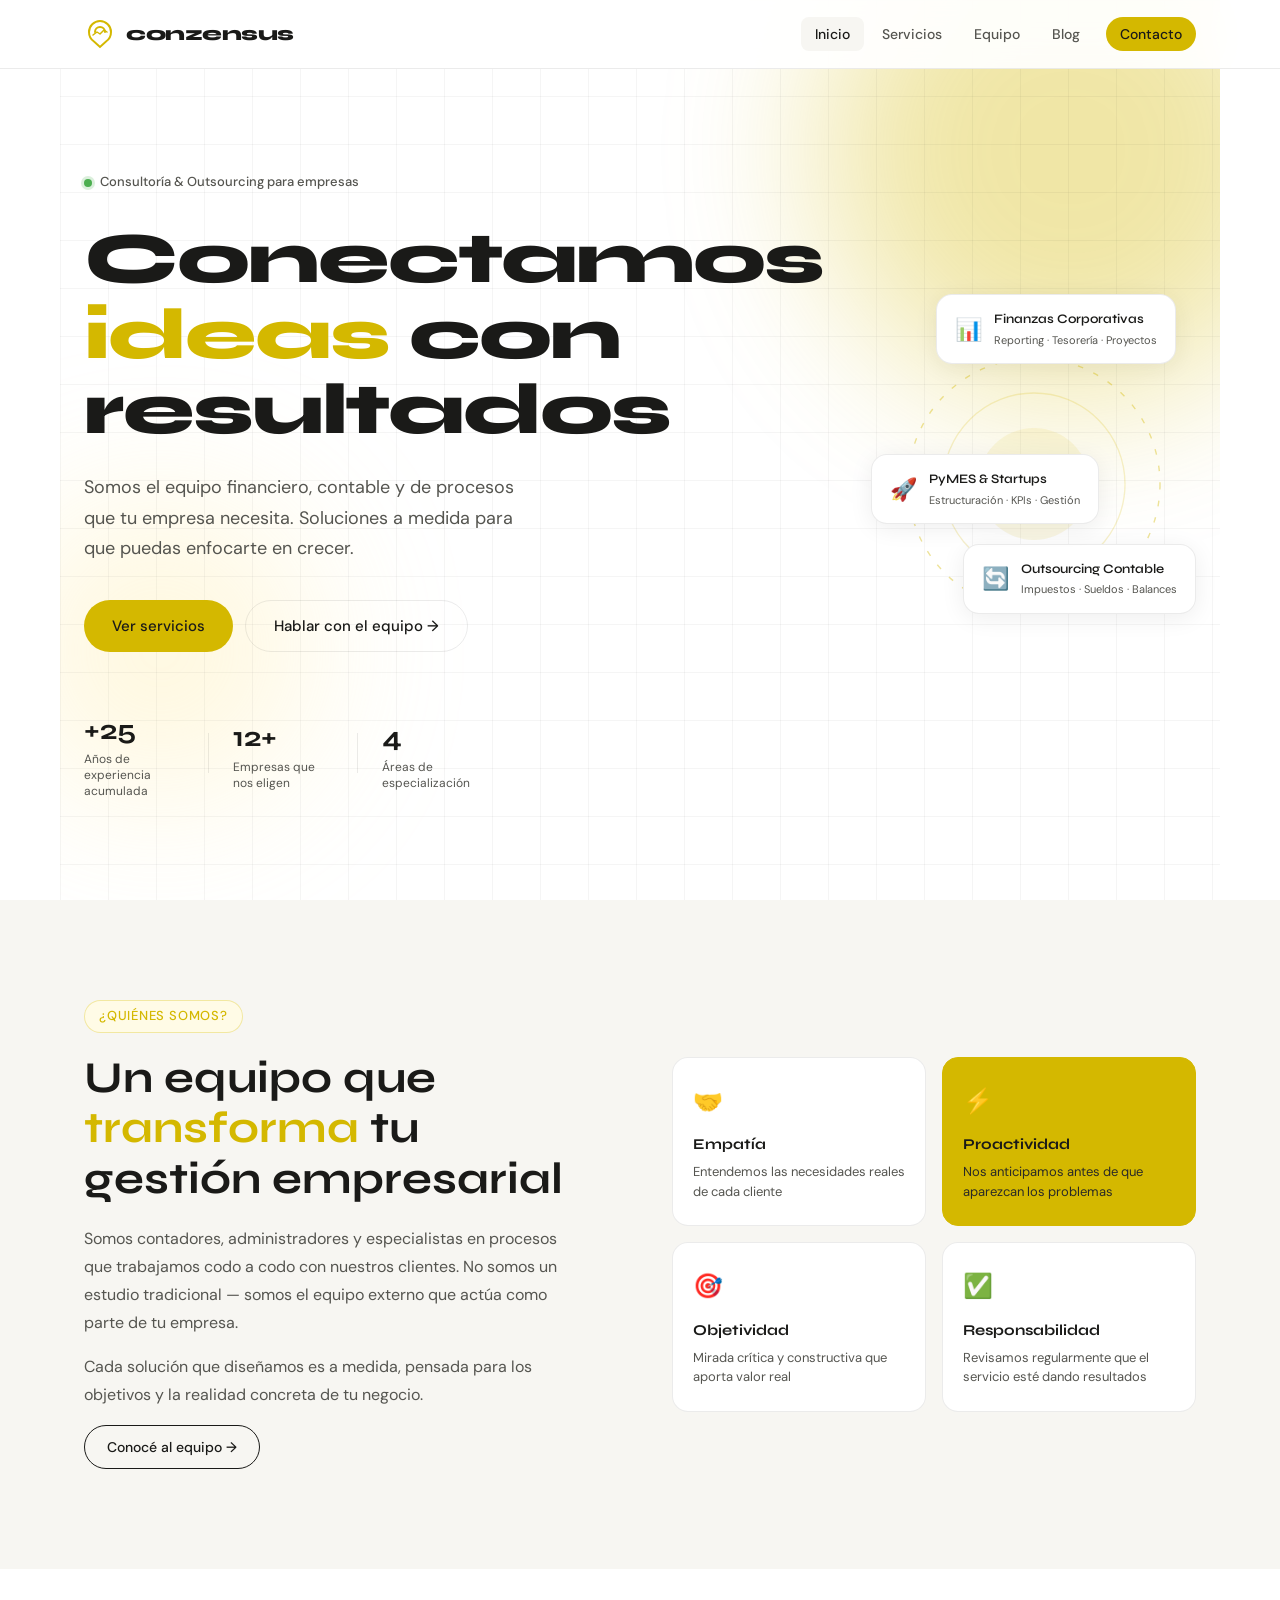
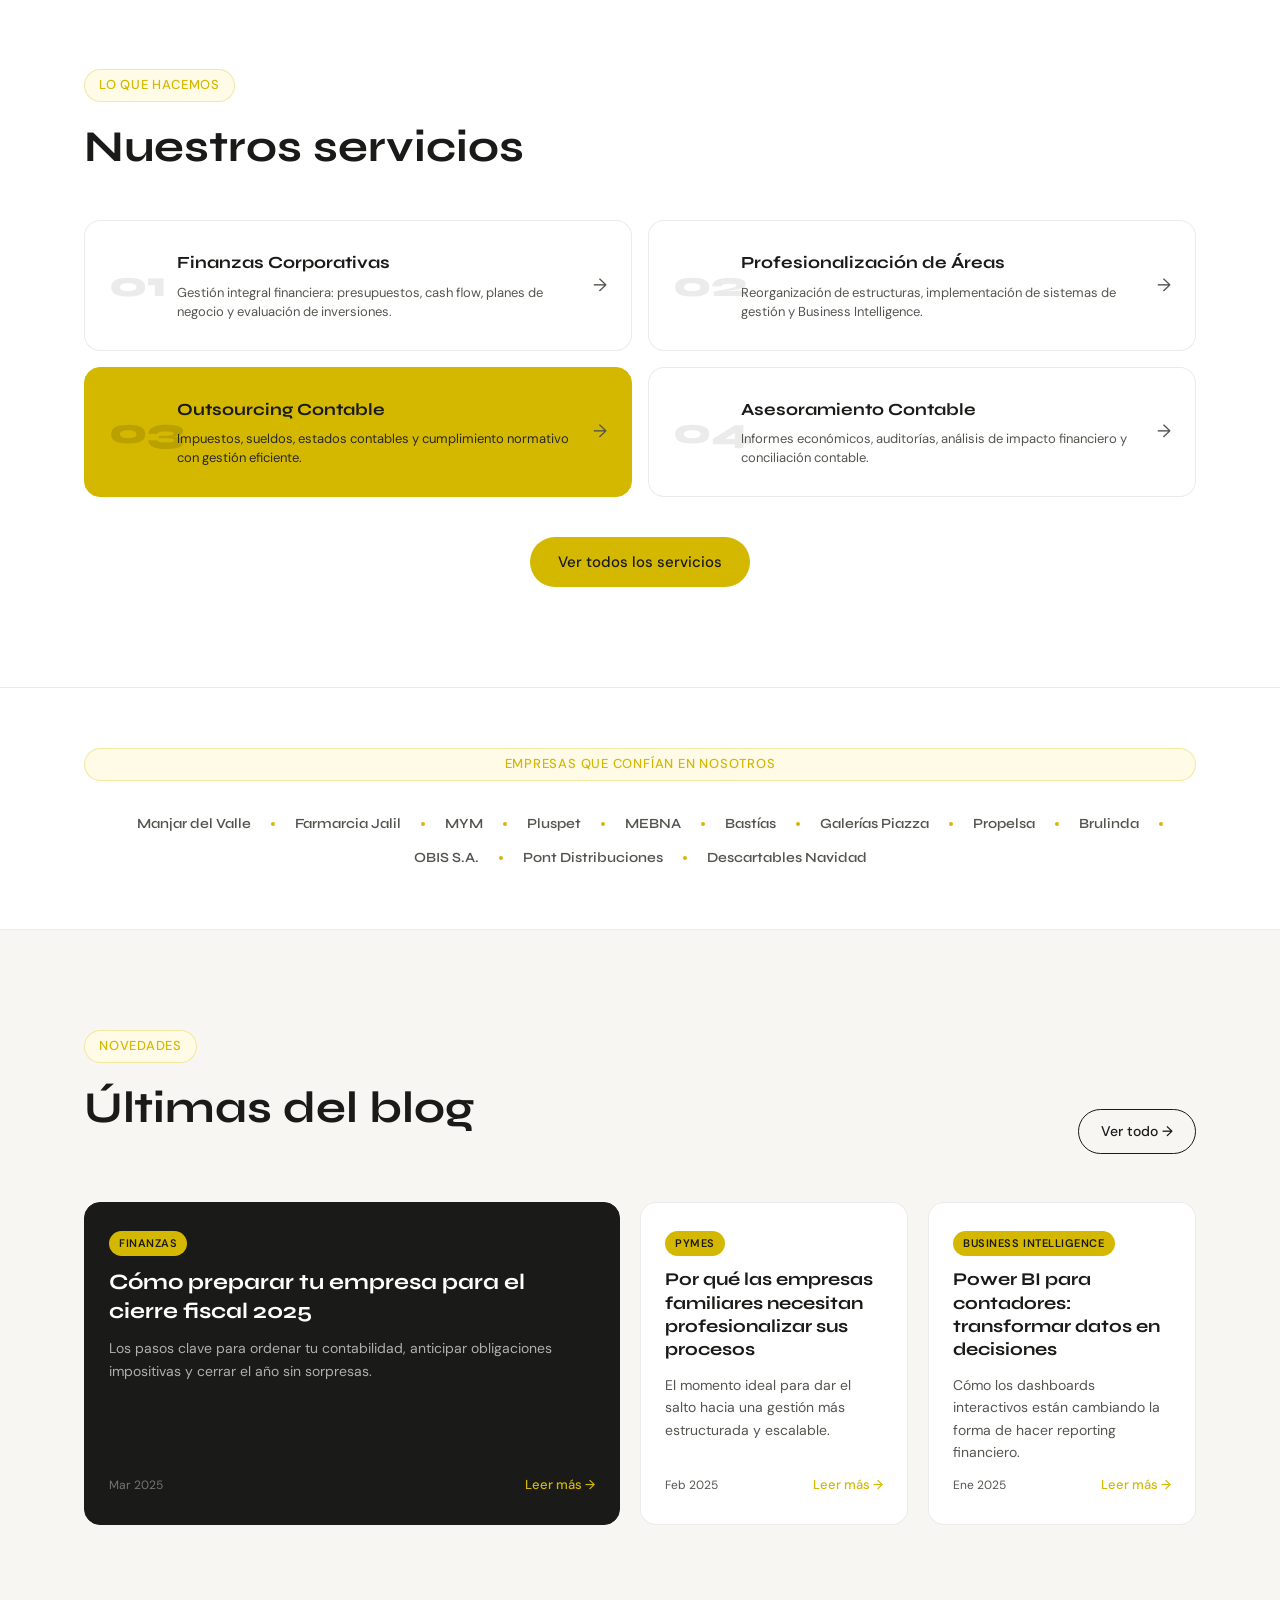
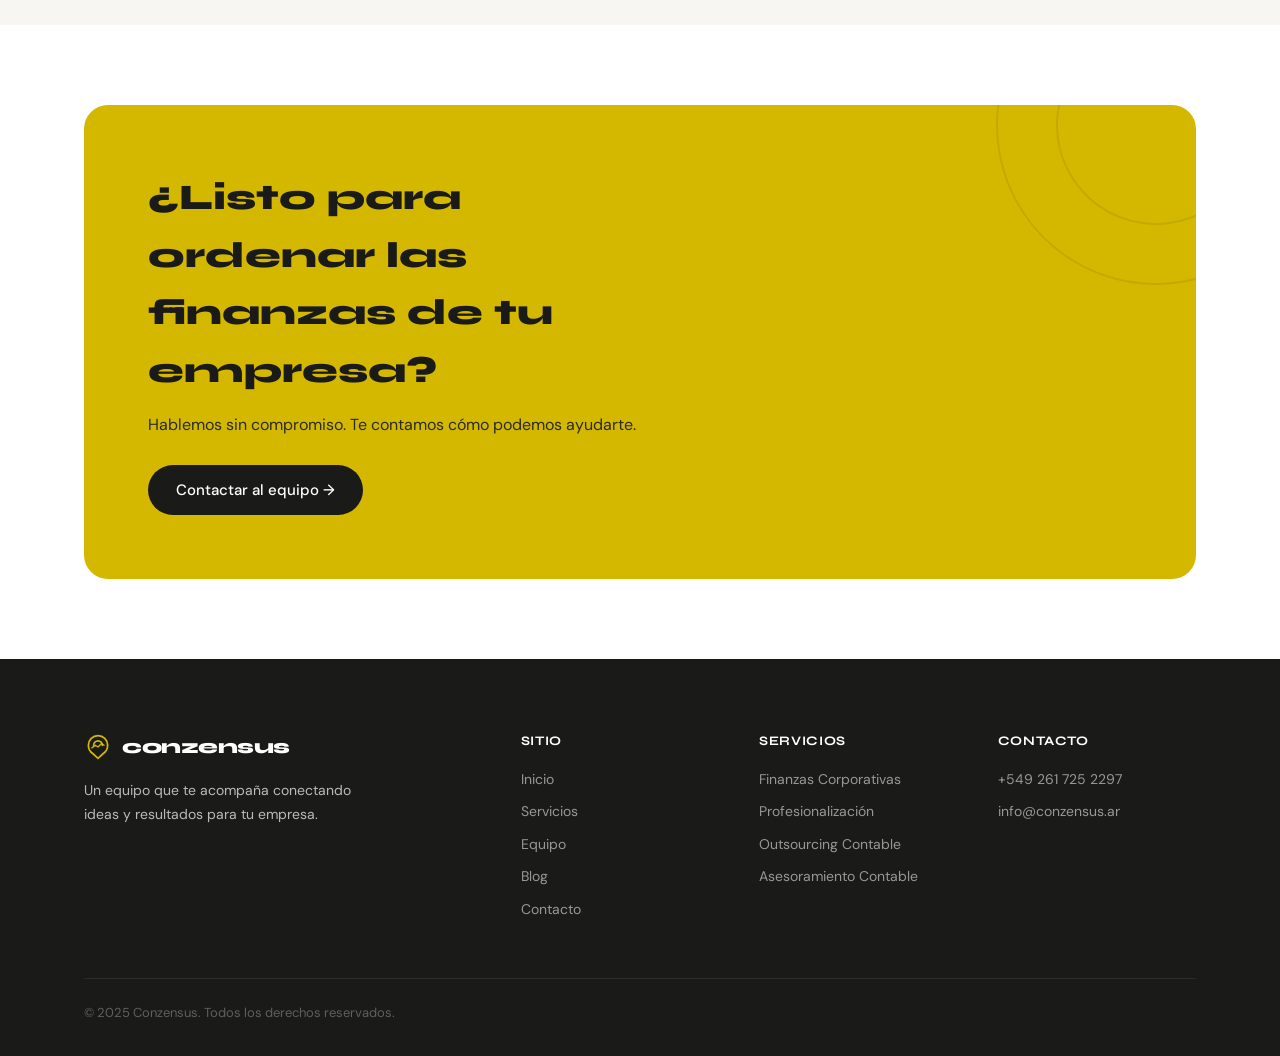
==== index.html @ 938135c7 "Add files via upload" ====
<!DOCTYPE html>
<html lang="es">
<head>
<meta charset="UTF-8">
<meta name="viewport" content="width=device-width, initial-scale=1.0">
<title>Conzensus — Conectando Ideas y Resultados</title>
<link rel="preconnect" href="https://fonts.googleapis.com">
<link rel="preconnect" href="https://fonts.gstatic.com" crossorigin>
<link href="https://fonts.googleapis.com/css2?family=Syne:wght@400;600;700;800&family=DM+Sans:ital,wght@0,300;0,400;0,500;1,300&display=swap" rel="stylesheet">
<link rel="stylesheet" href="styles.css">
</head>
<body>

<!-- NAV -->
<nav class="nav" id="nav">
  <div class="nav-inner">
    <a href="index.html" class="logo">
      <svg width="32" height="32" viewBox="0 0 32 32" fill="none">
        <path d="M16 3C10 3 5 8 5 14c0 4 2 7.5 5 9.5L16 29l6-5.5c3-2 5-5.5 5-9.5 0-6-5-11-11-11z" stroke="#D4B800" stroke-width="2" fill="none"/>
        <path d="M11 14c0-2.8 2.2-5 5-5s5 2.2 5 5" stroke="#D4B800" stroke-width="2" stroke-linecap="round"/>
        <path d="M9 17l4-3 3 2 4-4 3 2" stroke="#D4B800" stroke-width="1.5" stroke-linecap="round" stroke-linejoin="round"/>
      </svg>
      <span>conzensus</span>
    </a>
    <button class="hamburger" id="hamburger" aria-label="Menú">
      <span></span><span></span><span></span>
    </button>
    <ul class="nav-links" id="nav-links">
      <li><a href="index.html" class="nav-link active">Inicio</a></li>
      <li><a href="servicios.html" class="nav-link">Servicios</a></li>
      <li><a href="equipo.html" class="nav-link">Equipo</a></li>
      <li><a href="blog.html" class="nav-link">Blog</a></li>
      <li><a href="contacto.html" class="nav-link nav-cta">Contacto</a></li>
    </ul>
  </div>
</nav>

<!-- HERO -->
<section class="hero">
  <div class="hero-bg">
    <div class="hero-blob blob-1"></div>
    <div class="hero-blob blob-2"></div>
    <div class="hero-grid"></div>
  </div>
  <div class="hero-inner">
    <div class="hero-tag">
      <span class="dot"></span>
      Consultoría & Outsourcing para empresas
    </div>
    <h1 class="hero-title">
      Conectamos<br>
      <em>ideas</em> con<br>
      resultados
    </h1>
    <p class="hero-sub">
      Somos el equipo financiero, contable y de procesos que tu empresa necesita. Soluciones a medida para que puedas enfocarte en crecer.
    </p>
    <div class="hero-actions">
      <a href="servicios.html" class="btn btn-primary">Ver servicios</a>
      <a href="contacto.html" class="btn btn-ghost">Hablar con el equipo →</a>
    </div>
    <div class="hero-stats">
      <div class="stat">
        <span class="stat-num">+25</span>
        <span class="stat-label">Años de experiencia acumulada</span>
      </div>
      <div class="stat-divider"></div>
      <div class="stat">
        <span class="stat-num">12+</span>
        <span class="stat-label">Empresas que nos eligen</span>
      </div>
      <div class="stat-divider"></div>
      <div class="stat">
        <span class="stat-num">4</span>
        <span class="stat-label">Áreas de especialización</span>
      </div>
    </div>
  </div>
  <div class="hero-visual">
    <div class="card-float card-f1">
      <div class="cf-icon">📊</div>
      <div>
        <div class="cf-title">Finanzas Corporativas</div>
        <div class="cf-sub">Reporting · Tesorería · Proyectos</div>
      </div>
    </div>
    <div class="card-float card-f2">
      <div class="cf-icon">🔄</div>
      <div>
        <div class="cf-title">Outsourcing Contable</div>
        <div class="cf-sub">Impuestos · Sueldos · Balances</div>
      </div>
    </div>
    <div class="card-float card-f3">
      <div class="cf-icon">🚀</div>
      <div>
        <div class="cf-title">PyMES & Startups</div>
        <div class="cf-sub">Estructuración · KPIs · Gestión</div>
      </div>
    </div>
    <div class="hero-circle">
      <svg viewBox="0 0 200 200" fill="none">
        <circle cx="100" cy="100" r="90" stroke="#D4B800" stroke-width="1" stroke-dasharray="4 8" opacity="0.4"/>
        <circle cx="100" cy="100" r="65" stroke="#D4B800" stroke-width="1" opacity="0.2"/>
        <circle cx="100" cy="100" r="40" fill="#D4B800" opacity="0.1"/>
        <circle cx="100" cy="100" r="20" fill="#D4B800" opacity="0.3"/>
      </svg>
    </div>
  </div>
</section>

<!-- QUIÉNES SOMOS -->
<section class="about" id="nosotros">
  <div class="container">
    <div class="about-grid">
      <div class="about-left">
        <div class="section-tag">¿Quiénes somos?</div>
        <h2 class="section-title">Un equipo que <em>transforma</em> tu gestión empresarial</h2>
        <p class="body-text">Somos contadores, administradores y especialistas en procesos que trabajamos codo a codo con nuestros clientes. No somos un estudio tradicional — somos el equipo externo que actúa como parte de tu empresa.</p>
        <p class="body-text">Cada solución que diseñamos es a medida, pensada para los objetivos y la realidad concreta de tu negocio.</p>
        <a href="equipo.html" class="btn btn-outline">Conocé al equipo →</a>
      </div>
      <div class="about-right">
        <div class="values-grid">
          <div class="value-card">
            <span class="value-icon">🤝</span>
            <h4>Empatía</h4>
            <p>Entendemos las necesidades reales de cada cliente</p>
          </div>
          <div class="value-card accent">
            <span class="value-icon">⚡</span>
            <h4>Proactividad</h4>
            <p>Nos anticipamos antes de que aparezcan los problemas</p>
          </div>
          <div class="value-card">
            <span class="value-icon">🎯</span>
            <h4>Objetividad</h4>
            <p>Mirada crítica y constructiva que aporta valor real</p>
          </div>
          <div class="value-card">
            <span class="value-icon">✅</span>
            <h4>Responsabilidad</h4>
            <p>Revisamos regularmente que el servicio esté dando resultados</p>
          </div>
        </div>
      </div>
    </div>
  </div>
</section>

<!-- SERVICIOS PREVIEW -->
<section class="services-preview">
  <div class="container">
    <div class="section-header">
      <div class="section-tag">Lo que hacemos</div>
      <h2 class="section-title">Nuestros servicios</h2>
    </div>
    <div class="services-grid">
      <a href="servicios.html#finanzas" class="service-card">
        <div class="sc-number">01</div>
        <div class="sc-content">
          <h3>Finanzas Corporativas</h3>
          <p>Gestión integral financiera: presupuestos, cash flow, planes de negocio y evaluación de inversiones.</p>
        </div>
        <div class="sc-arrow">→</div>
      </a>
      <a href="servicios.html#procesos" class="service-card">
        <div class="sc-number">02</div>
        <div class="sc-content">
          <h3>Profesionalización de Áreas</h3>
          <p>Reorganización de estructuras, implementación de sistemas de gestión y Business Intelligence.</p>
        </div>
        <div class="sc-arrow">→</div>
      </a>
      <a href="servicios.html#outsourcing" class="service-card sc-yellow">
        <div class="sc-number">03</div>
        <div class="sc-content">
          <h3>Outsourcing Contable</h3>
          <p>Impuestos, sueldos, estados contables y cumplimiento normativo con gestión eficiente.</p>
        </div>
        <div class="sc-arrow">→</div>
      </a>
      <a href="servicios.html#asesoramiento" class="service-card">
        <div class="sc-number">04</div>
        <div class="sc-content">
          <h3>Asesoramiento Contable</h3>
          <p>Informes económicos, auditorías, análisis de impacto financiero y conciliación contable.</p>
        </div>
        <div class="sc-arrow">→</div>
      </a>
    </div>
    <div class="services-cta">
      <a href="servicios.html" class="btn btn-primary">Ver todos los servicios</a>
    </div>
  </div>
</section>

<!-- CLIENTES -->
<section class="clients">
  <div class="container">
    <div class="section-tag center">Empresas que confían en nosotros</div>
    <div class="clients-strip">
      <div class="client-name">Manjar del Valle</div>
      <div class="client-dot"></div>
      <div class="client-name">Farmarcia Jalil</div>
      <div class="client-dot"></div>
      <div class="client-name">MYM</div>
      <div class="client-dot"></div>
      <div class="client-name">Pluspet</div>
      <div class="client-dot"></div>
      <div class="client-name">MEBNA</div>
      <div class="client-dot"></div>
      <div class="client-name">Bastías</div>
      <div class="client-dot"></div>
      <div class="client-name">Galerías Piazza</div>
      <div class="client-dot"></div>
      <div class="client-name">Propelsa</div>
      <div class="client-dot"></div>
      <div class="client-name">Brulinda</div>
      <div class="client-dot"></div>
      <div class="client-name">OBIS S.A.</div>
      <div class="client-dot"></div>
      <div class="client-name">Pont Distribuciones</div>
      <div class="client-dot"></div>
      <div class="client-name">Descartables Navidad</div>
    </div>
  </div>
</section>

<!-- BLOG PREVIEW -->
<section class="blog-preview">
  <div class="container">
    <div class="section-header spread">
      <div>
        <div class="section-tag">Novedades</div>
        <h2 class="section-title">Últimas del blog</h2>
      </div>
      <a href="blog.html" class="btn btn-outline">Ver todo →</a>
    </div>
    <div class="blog-grid">
      <article class="blog-card blog-featured">
        <div class="bc-tag">Finanzas</div>
        <h3>Cómo preparar tu empresa para el cierre fiscal 2025</h3>
        <p>Los pasos clave para ordenar tu contabilidad, anticipar obligaciones impositivas y cerrar el año sin sorpresas.</p>
        <div class="bc-meta">
          <span>Mar 2025</span>
          <a href="blog.html" class="bc-read">Leer más →</a>
        </div>
      </article>
      <article class="blog-card">
        <div class="bc-tag">PyMES</div>
        <h3>Por qué las empresas familiares necesitan profesionalizar sus procesos</h3>
        <p>El momento ideal para dar el salto hacia una gestión más estructurada y escalable.</p>
        <div class="bc-meta">
          <span>Feb 2025</span>
          <a href="blog.html" class="bc-read">Leer más →</a>
        </div>
      </article>
      <article class="blog-card">
        <div class="bc-tag">Business Intelligence</div>
        <h3>Power BI para contadores: transformar datos en decisiones</h3>
        <p>Cómo los dashboards interactivos están cambiando la forma de hacer reporting financiero.</p>
        <div class="bc-meta">
          <span>Ene 2025</span>
          <a href="blog.html" class="bc-read">Leer más →</a>
        </div>
      </article>
    </div>
  </div>
</section>

<!-- CTA FINAL -->
<section class="cta-section">
  <div class="container">
    <div class="cta-box">
      <div class="cta-content">
        <h2>¿Listo para ordenar las finanzas de tu empresa?</h2>
        <p>Hablemos sin compromiso. Te contamos cómo podemos ayudarte.</p>
        <a href="contacto.html" class="btn btn-dark">Contactar al equipo →</a>
      </div>
      <div class="cta-deco">
        <div class="cta-circle c1"></div>
        <div class="cta-circle c2"></div>
      </div>
    </div>
  </div>
</section>

<!-- FOOTER -->
<footer class="footer">
  <div class="container">
    <div class="footer-grid">
      <div class="footer-brand">
        <a href="index.html" class="logo">
          <svg width="28" height="28" viewBox="0 0 32 32" fill="none">
            <path d="M16 3C10 3 5 8 5 14c0 4 2 7.5 5 9.5L16 29l6-5.5c3-2 5-5.5 5-9.5 0-6-5-11-11-11z" stroke="#D4B800" stroke-width="2" fill="none"/>
            <path d="M11 14c0-2.8 2.2-5 5-5s5 2.2 5 5" stroke="#D4B800" stroke-width="2" stroke-linecap="round"/>
            <path d="M9 17l4-3 3 2 4-4 3 2" stroke="#D4B800" stroke-width="1.5" stroke-linecap="round" stroke-linejoin="round"/>
          </svg>
          <span>conzensus</span>
        </a>
        <p>Un equipo que te acompaña conectando ideas y resultados para tu empresa.</p>
      </div>
      <div class="footer-links">
        <h5>Sitio</h5>
        <a href="index.html">Inicio</a>
        <a href="servicios.html">Servicios</a>
        <a href="equipo.html">Equipo</a>
        <a href="blog.html">Blog</a>
        <a href="contacto.html">Contacto</a>
      </div>
      <div class="footer-links">
        <h5>Servicios</h5>
        <a href="servicios.html#finanzas">Finanzas Corporativas</a>
        <a href="servicios.html#procesos">Profesionalización</a>
        <a href="servicios.html#outsourcing">Outsourcing Contable</a>
        <a href="servicios.html#asesoramiento">Asesoramiento Contable</a>
      </div>
      <div class="footer-contact">
        <h5>Contacto</h5>
        <a href="tel:+5492617252297">+549 261 725 2297</a>
        <a href="mailto:info@conzensus.ar">info@conzensus.ar</a>
      </div>
    </div>
    <div class="footer-bottom">
      <span>© 2025 Conzensus. Todos los derechos reservados.</span>
    </div>
  </div>
</footer>

<script src="scripts.js"></script>
</body>
</html>
---- styles.css ----
/* ============================================
   CONZENSUS — MAIN STYLES
   ============================================ */

*, *::before, *::after { box-sizing: border-box; margin: 0; padding: 0; }

:root {
  --yellow: #D4B800;
  --yellow-light: #F5E860;
  --yellow-bg: #FFFBE6;
  --dark: #1a1a18;
  --dark-2: #2a2a26;
  --mid: #555550;
  --light: #f7f6f2;
  --white: #ffffff;
  --border: rgba(0,0,0,0.08);
  --font-display: 'Syne', sans-serif;
  --font-body: 'DM Sans', sans-serif;
  --radius: 16px;
  --radius-sm: 8px;
  --shadow: 0 4px 24px rgba(0,0,0,0.07);
  --shadow-lg: 0 16px 48px rgba(0,0,0,0.12);
}

html { scroll-behavior: smooth; }

body {
  font-family: var(--font-body);
  font-size: 16px;
  color: var(--dark);
  background: var(--white);
  line-height: 1.6;
  overflow-x: hidden;
}

a { color: inherit; text-decoration: none; }
img { max-width: 100%; display: block; }

.container {
  max-width: 1160px;
  margin: 0 auto;
  padding: 0 24px;
}

/* ---- TYPOGRAPHY ---- */
.section-tag {
  display: inline-flex;
  align-items: center;
  gap: 8px;
  font-family: var(--font-body);
  font-size: 13px;
  font-weight: 500;
  letter-spacing: 0.06em;
  text-transform: uppercase;
  color: var(--yellow);
  background: var(--yellow-bg);
  border: 1px solid rgba(212,184,0,0.3);
  padding: 5px 14px;
  border-radius: 100px;
  margin-bottom: 20px;
}
.section-tag.center { display: flex; justify-content: center; margin-bottom: 32px; }

.section-title {
  font-family: var(--font-display);
  font-size: clamp(28px, 4vw, 44px);
  font-weight: 700;
  line-height: 1.15;
  color: var(--dark);
  margin-bottom: 20px;
}
.section-title em { font-style: normal; color: var(--yellow); }

.section-header { margin-bottom: 48px; }
.section-header.spread { display: flex; justify-content: space-between; align-items: flex-end; flex-wrap: wrap; gap: 16px; }

.body-text { color: var(--mid); line-height: 1.75; margin-bottom: 16px; font-size: 16px; }

/* ---- BUTTONS ---- */
.btn {
  display: inline-flex;
  align-items: center;
  gap: 8px;
  font-family: var(--font-body);
  font-size: 15px;
  font-weight: 500;
  padding: 13px 28px;
  border-radius: 100px;
  cursor: pointer;
  transition: all 0.2s ease;
  border: none;
  white-space: nowrap;
}
.btn-primary {
  background: var(--yellow);
  color: var(--dark);
}
.btn-primary:hover { background: var(--yellow-light); transform: translateY(-1px); }

.btn-ghost {
  background: transparent;
  color: var(--dark);
  border: 1.5px solid var(--border);
}
.btn-ghost:hover { border-color: var(--dark); background: var(--light); }

.btn-outline {
  background: transparent;
  color: var(--dark);
  border: 1.5px solid var(--dark);
  font-size: 14px;
  padding: 10px 22px;
}
.btn-outline:hover { background: var(--dark); color: var(--white); }

.btn-dark {
  background: var(--dark);
  color: var(--white);
}
.btn-dark:hover { background: var(--dark-2); transform: translateY(-1px); }

/* ---- NAV ---- */
.nav {
  position: fixed; top: 0; left: 0; right: 0; z-index: 100;
  background: rgba(255,255,255,0.92);
  backdrop-filter: blur(20px);
  border-bottom: 1px solid var(--border);
  transition: box-shadow 0.3s;
}
.nav.scrolled { box-shadow: var(--shadow); }

.nav-inner {
  max-width: 1160px;
  margin: 0 auto;
  padding: 0 24px;
  height: 68px;
  display: flex;
  align-items: center;
  justify-content: space-between;
}

.logo {
  display: flex;
  align-items: center;
  gap: 10px;
  font-family: var(--font-display);
  font-size: 20px;
  font-weight: 800;
  color: var(--dark);
  letter-spacing: -0.5px;
}

.nav-links {
  list-style: none;
  display: flex;
  align-items: center;
  gap: 4px;
}
.nav-link {
  font-size: 14px;
  font-weight: 500;
  color: var(--mid);
  padding: 8px 14px;
  border-radius: 8px;
  transition: all 0.15s;
}
.nav-link:hover, .nav-link.active { color: var(--dark); background: var(--light); }
.nav-cta {
  background: var(--yellow) !important;
  color: var(--dark) !important;
  margin-left: 8px;
  border-radius: 100px !important;
}
.nav-cta:hover { background: var(--yellow-light) !important; }

.hamburger {
  display: none;
  flex-direction: column;
  gap: 5px;
  background: none;
  border: none;
  cursor: pointer;
  padding: 8px;
}
.hamburger span {
  display: block;
  width: 22px;
  height: 2px;
  background: var(--dark);
  border-radius: 2px;
  transition: all 0.3s;
}

/* ---- HERO ---- */
.hero {
  min-height: 100vh;
  padding-top: 68px;
  display: grid;
  grid-template-columns: 1fr 1fr;
  align-items: center;
  max-width: 1160px;
  margin: 0 auto;
  padding-left: 24px;
  padding-right: 24px;
  gap: 48px;
  position: relative;
  overflow: hidden;
}
.hero-bg {
  position: fixed; inset: 0; z-index: -1; pointer-events: none;
}
.hero-blob {
  position: absolute;
  border-radius: 50%;
  filter: blur(80px);
  opacity: 0.35;
}
.blob-1 {
  width: 500px; height: 500px;
  background: var(--yellow);
  top: -100px; right: -100px;
}
.blob-2 {
  width: 300px; height: 300px;
  background: #ffeaa0;
  bottom: 100px; left: -50px;
}
.hero-grid {
  position: absolute; inset: 0;
  background-image: 
    linear-gradient(rgba(0,0,0,0.04) 1px, transparent 1px),
    linear-gradient(90deg, rgba(0,0,0,0.04) 1px, transparent 1px);
  background-size: 48px 48px;
}

.hero-inner { padding: 80px 0; }
.hero-tag {
  display: inline-flex;
  align-items: center;
  gap: 8px;
  font-size: 13px;
  font-weight: 500;
  color: var(--mid);
  margin-bottom: 28px;
}
.dot {
  width: 8px; height: 8px;
  background: #4caf50;
  border-radius: 50%;
  box-shadow: 0 0 0 3px rgba(76,175,80,0.2);
  animation: pulse 2s infinite;
}
@keyframes pulse {
  0%, 100% { box-shadow: 0 0 0 3px rgba(76,175,80,0.2); }
  50% { box-shadow: 0 0 0 6px rgba(76,175,80,0.1); }
}

.hero-title {
  font-family: var(--font-display);
  font-size: clamp(44px, 6vw, 72px);
  font-weight: 800;
  line-height: 1.05;
  letter-spacing: -2px;
  color: var(--dark);
  margin-bottom: 24px;
}
.hero-title em { font-style: normal; color: var(--yellow); }

.hero-sub {
  font-size: 18px;
  color: var(--mid);
  max-width: 460px;
  line-height: 1.7;
  margin-bottom: 36px;
}

.hero-actions {
  display: flex;
  gap: 12px;
  flex-wrap: wrap;
  margin-bottom: 56px;
}

.hero-stats {
  display: flex;
  align-items: center;
  gap: 24px;
}
.stat-num {
  display: block;
  font-family: var(--font-display);
  font-size: 28px;
  font-weight: 700;
  color: var(--dark);
}
.stat-label {
  display: block;
  font-size: 12px;
  color: var(--mid);
  max-width: 100px;
  line-height: 1.3;
}
.stat-divider {
  width: 1px;
  height: 40px;
  background: var(--border);
}

/* Hero visual */
.hero-visual {
  position: relative;
  height: 500px;
  display: flex;
  align-items: center;
  justify-content: center;
}
.hero-circle {
  width: 280px;
  height: 280px;
  animation: spin 30s linear infinite;
}
@keyframes spin { to { transform: rotate(360deg); } }

.card-float {
  position: absolute;
  background: var(--white);
  border: 1px solid var(--border);
  border-radius: var(--radius);
  padding: 14px 18px;
  display: flex;
  align-items: center;
  gap: 12px;
  box-shadow: var(--shadow);
  min-width: 220px;
  animation: float 4s ease-in-out infinite;
}
.card-f1 { top: 60px; right: 20px; animation-delay: 0s; }
.card-f2 { bottom: 120px; right: 0px; animation-delay: 1.5s; }
.card-f3 { top: 220px; left: 0px; animation-delay: 0.8s; }
@keyframes float {
  0%, 100% { transform: translateY(0); }
  50% { transform: translateY(-8px); }
}

.cf-icon { font-size: 22px; }
.cf-title { font-family: var(--font-display); font-size: 13px; font-weight: 600; }
.cf-sub { font-size: 11px; color: var(--mid); margin-top: 2px; }

/* ---- ABOUT ---- */
.about {
  padding: 100px 0;
  background: var(--light);
}
.about-grid {
  display: grid;
  grid-template-columns: 1fr 1fr;
  gap: 64px;
  align-items: center;
}
.about-left { max-width: 480px; }
.values-grid {
  display: grid;
  grid-template-columns: 1fr 1fr;
  gap: 16px;
}
.value-card {
  background: var(--white);
  border: 1px solid var(--border);
  border-radius: var(--radius);
  padding: 24px 20px;
  transition: transform 0.2s, box-shadow 0.2s;
}
.value-card:hover { transform: translateY(-4px); box-shadow: var(--shadow); }
.value-card.accent {
  background: var(--yellow);
  border-color: var(--yellow);
}
.value-icon { font-size: 24px; display: block; margin-bottom: 12px; }
.value-card h4 { font-family: var(--font-display); font-size: 15px; font-weight: 700; margin-bottom: 6px; }
.value-card p { font-size: 13px; color: var(--mid); line-height: 1.5; }
.value-card.accent p { color: var(--dark-2); }

/* ---- SERVICES PREVIEW ---- */
.services-preview {
  padding: 100px 0;
}
.services-grid {
  display: grid;
  grid-template-columns: repeat(2, 1fr);
  gap: 16px;
  margin-bottom: 40px;
}
.service-card {
  display: flex;
  align-items: center;
  gap: 20px;
  background: var(--white);
  border: 1px solid var(--border);
  border-radius: var(--radius);
  padding: 28px 24px;
  transition: all 0.2s;
  cursor: pointer;
}
.service-card:hover {
  border-color: var(--yellow);
  box-shadow: 0 0 0 3px rgba(212,184,0,0.1);
  transform: translateY(-2px);
}
.service-card.sc-yellow {
  background: var(--yellow);
  border-color: var(--yellow);
}
.sc-number {
  font-family: var(--font-display);
  font-size: 36px;
  font-weight: 800;
  color: rgba(0,0,0,0.08);
  line-height: 1;
  flex-shrink: 0;
  width: 48px;
}
.sc-yellow .sc-number { color: rgba(0,0,0,0.12); }
.sc-content { flex: 1; }
.sc-content h3 { font-family: var(--font-display); font-size: 17px; font-weight: 700; margin-bottom: 6px; }
.sc-content p { font-size: 13px; color: var(--mid); line-height: 1.5; }
.sc-yellow .sc-content p { color: var(--dark-2); }
.sc-arrow {
  font-size: 18px;
  color: var(--mid);
  flex-shrink: 0;
  transition: transform 0.2s;
}
.service-card:hover .sc-arrow { transform: translateX(4px); color: var(--dark); }

.services-cta { text-align: center; }

/* ---- CLIENTS ---- */
.clients {
  padding: 60px 0;
  border-top: 1px solid var(--border);
  border-bottom: 1px solid var(--border);
}
.clients-strip {
  display: flex;
  flex-wrap: wrap;
  justify-content: center;
  align-items: center;
  gap: 12px 0;
}
.client-name {
  font-family: var(--font-display);
  font-size: 14px;
  font-weight: 600;
  color: var(--mid);
  padding: 0 20px;
  transition: color 0.2s;
}
.client-name:hover { color: var(--dark); }
.client-dot {
  width: 4px; height: 4px;
  background: var(--yellow);
  border-radius: 50%;
  flex-shrink: 0;
}

/* ---- BLOG PREVIEW ---- */
.blog-preview {
  padding: 100px 0;
  background: var(--light);
}
.blog-grid {
  display: grid;
  grid-template-columns: 2fr 1fr 1fr;
  gap: 20px;
}
.blog-card {
  background: var(--white);
  border: 1px solid var(--border);
  border-radius: var(--radius);
  padding: 28px 24px;
  display: flex;
  flex-direction: column;
  gap: 12px;
  transition: transform 0.2s, box-shadow 0.2s;
}
.blog-card:hover { transform: translateY(-4px); box-shadow: var(--shadow); }
.blog-featured {
  grid-row: span 1;
  background: var(--dark);
  border-color: var(--dark);
  color: var(--white);
}
.bc-tag {
  display: inline-block;
  font-size: 11px;
  font-weight: 600;
  letter-spacing: 0.05em;
  text-transform: uppercase;
  background: var(--yellow);
  color: var(--dark);
  padding: 4px 10px;
  border-radius: 100px;
  width: fit-content;
}
.blog-card h3 { font-family: var(--font-display); font-size: 18px; font-weight: 700; line-height: 1.3; }
.blog-featured h3 { font-size: 22px; }
.blog-card p { font-size: 14px; color: var(--mid); line-height: 1.6; flex: 1; }
.blog-featured p { color: rgba(255,255,255,0.65); }
.bc-meta { display: flex; justify-content: space-between; align-items: center; margin-top: auto; }
.bc-meta span { font-size: 12px; color: var(--mid); }
.blog-featured .bc-meta span { color: rgba(255,255,255,0.4); }
.bc-read { font-size: 13px; font-weight: 500; color: var(--yellow); }
.bc-read:hover { text-decoration: underline; }

/* ---- CTA SECTION ---- */
.cta-section { padding: 80px 0; }
.cta-box {
  background: var(--yellow);
  border-radius: 24px;
  padding: 64px;
  display: flex;
  justify-content: space-between;
  align-items: center;
  gap: 32px;
  overflow: hidden;
  position: relative;
}
.cta-content { position: relative; z-index: 1; }
.cta-content h2 { font-family: var(--font-display); font-size: clamp(24px, 3vw, 36px); font-weight: 800; margin-bottom: 12px; max-width: 480px; }
.cta-content p { color: var(--dark-2); font-size: 16px; margin-bottom: 28px; }
.cta-deco { position: absolute; right: -40px; top: -60px; pointer-events: none; }
.cta-circle {
  position: absolute;
  border-radius: 50%;
  border: 2px solid rgba(0,0,0,0.08);
}
.c1 { width: 320px; height: 320px; top: -80px; right: -80px; }
.c2 { width: 200px; height: 200px; top: -20px; right: -20px; }

/* ---- FOOTER ---- */
.footer { background: var(--dark); color: rgba(255,255,255,0.7); padding: 72px 0 32px; }
.footer .logo { color: var(--white); margin-bottom: 16px; }
.footer-grid {
  display: grid;
  grid-template-columns: 2fr 1fr 1fr 1fr;
  gap: 40px;
  margin-bottom: 48px;
}
.footer-brand p { font-size: 14px; line-height: 1.7; max-width: 280px; }
.footer-links h5, .footer-contact h5 {
  font-family: var(--font-display);
  font-size: 13px;
  font-weight: 700;
  color: var(--white);
  letter-spacing: 0.05em;
  text-transform: uppercase;
  margin-bottom: 16px;
}
.footer-links a, .footer-contact a {
  display: block;
  font-size: 14px;
  color: rgba(255,255,255,0.55);
  margin-bottom: 10px;
  transition: color 0.2s;
}
.footer-links a:hover, .footer-contact a:hover { color: var(--yellow); }
.footer-bottom {
  border-top: 1px solid rgba(255,255,255,0.08);
  padding-top: 24px;
  font-size: 13px;
  color: rgba(255,255,255,0.3);
}

/* ============================================
   SERVICES PAGE
   ============================================ */
.page-hero {
  padding: 140px 24px 80px;
  max-width: 1160px;
  margin: 0 auto;
}
.page-hero h1 { font-family: var(--font-display); font-size: clamp(36px, 5vw, 60px); font-weight: 800; letter-spacing: -1.5px; margin-bottom: 16px; }
.page-hero p { font-size: 18px; color: var(--mid); max-width: 560px; line-height: 1.7; }

.services-full { padding: 0 0 100px; }
.service-section {
  padding: 60px 0;
  border-top: 1px solid var(--border);
}
.service-section-inner {
  display: grid;
  grid-template-columns: 1fr 2fr;
  gap: 48px;
  align-items: start;
}
.ss-label {
  position: sticky;
  top: 100px;
}
.ss-num { font-family: var(--font-display); font-size: 72px; font-weight: 800; color: rgba(0,0,0,0.05); line-height: 1; margin-bottom: -16px; }
.ss-title { font-family: var(--font-display); font-size: 24px; font-weight: 700; margin-bottom: 12px; }
.ss-badge { display: inline-block; background: var(--yellow); font-size: 11px; font-weight: 600; padding: 4px 12px; border-radius: 100px; margin-top: 12px; }
.ss-items { display: grid; gap: 12px; }
.ss-item {
  display: flex;
  gap: 14px;
  background: var(--light);
  border-radius: var(--radius-sm);
  padding: 18px 20px;
  transition: background 0.2s;
}
.ss-item:hover { background: var(--yellow-bg); }
.ss-check { width: 22px; height: 22px; background: var(--yellow); border-radius: 50%; display: flex; align-items: center; justify-content: center; font-size: 11px; flex-shrink: 0; margin-top: 2px; }
.ss-item p { font-size: 15px; color: var(--mid); line-height: 1.5; }

/* ============================================
   TEAM PAGE
   ============================================ */
.team-grid {
  display: grid;
  grid-template-columns: repeat(3, 1fr);
  gap: 24px;
  padding-bottom: 100px;
}
.team-card {
  border: 1px solid var(--border);
  border-radius: var(--radius);
  overflow: hidden;
  transition: transform 0.2s, box-shadow 0.2s;
}
.team-card:hover { transform: translateY(-6px); box-shadow: var(--shadow-lg); }
.tc-img {
  height: 280px;
  background: var(--yellow);
  display: flex;
  align-items: center;
  justify-content: center;
  font-family: var(--font-display);
  font-size: 56px;
  font-weight: 800;
  color: rgba(0,0,0,0.15);
  overflow: hidden;
  position: relative;
}
.tc-initials { position: absolute; font-size: 80px; font-family: var(--font-display); font-weight: 800; color: rgba(0,0,0,0.08); user-select: none; }
.tc-body { padding: 24px; }
.tc-role { font-size: 12px; font-weight: 600; letter-spacing: 0.05em; text-transform: uppercase; color: var(--yellow); margin-bottom: 4px; }
.tc-name { font-family: var(--font-display); font-size: 20px; font-weight: 700; margin-bottom: 12px; }
.tc-bio { font-size: 14px; color: var(--mid); line-height: 1.6; }

/* ============================================
   BLOG PAGE
   ============================================ */
.blog-full {
  padding: 0 0 100px;
}
.blog-cats {
  display: flex;
  gap: 8px;
  flex-wrap: wrap;
  margin-bottom: 40px;
}
.blog-cat {
  font-size: 13px;
  font-weight: 500;
  padding: 7px 16px;
  border-radius: 100px;
  border: 1px solid var(--border);
  cursor: pointer;
  transition: all 0.15s;
}
.blog-cat:hover, .blog-cat.active { background: var(--dark); color: var(--white); border-color: var(--dark); }
.blog-full-grid {
  display: grid;
  grid-template-columns: repeat(3, 1fr);
  gap: 24px;
}
.blog-full-card {
  border: 1px solid var(--border);
  border-radius: var(--radius);
  overflow: hidden;
  transition: transform 0.2s, box-shadow 0.2s;
}
.blog-full-card:hover { transform: translateY(-4px); box-shadow: var(--shadow); }
.bfc-thumb {
  height: 180px;
  background: var(--light);
  display: flex;
  align-items: center;
  justify-content: center;
  font-size: 40px;
}
.bfc-body { padding: 20px; }
.bfc-body .bc-tag { margin-bottom: 12px; }
.bfc-body h3 { font-family: var(--font-display); font-size: 18px; font-weight: 700; margin-bottom: 8px; line-height: 1.3; }
.bfc-body p { font-size: 13px; color: var(--mid); line-height: 1.6; margin-bottom: 16px; }
.bfc-foot {
  display: flex;
  justify-content: space-between;
  align-items: center;
  padding-top: 12px;
  border-top: 1px solid var(--border);
}
.bfc-date { font-size: 12px; color: var(--mid); }

/* ============================================
   CONTACT PAGE
   ============================================ */
.contact-grid {
  display: grid;
  grid-template-columns: 1fr 1.4fr;
  gap: 64px;
  padding-bottom: 100px;
  align-items: start;
}
.contact-info h2 { font-family: var(--font-display); font-size: 28px; font-weight: 700; margin-bottom: 16px; }
.contact-info p { color: var(--mid); line-height: 1.7; margin-bottom: 32px; }
.contact-items { display: flex; flex-direction: column; gap: 20px; margin-bottom: 40px; }
.ci-item {
  display: flex;
  align-items: center;
  gap: 14px;
}
.ci-icon {
  width: 44px; height: 44px;
  background: var(--yellow-bg);
  border-radius: 10px;
  display: flex;
  align-items: center;
  justify-content: center;
  font-size: 18px;
  flex-shrink: 0;
}
.ci-label { font-size: 12px; color: var(--mid); }
.ci-val { font-size: 15px; font-weight: 500; }

.contact-form {
  background: var(--light);
  border-radius: var(--radius);
  padding: 40px;
}
.contact-form h3 { font-family: var(--font-display); font-size: 22px; font-weight: 700; margin-bottom: 24px; }
.form-row { display: grid; grid-template-columns: 1fr 1fr; gap: 16px; }
.form-group { display: flex; flex-direction: column; gap: 8px; margin-bottom: 16px; }
.form-group label { font-size: 13px; font-weight: 500; color: var(--mid); }
.form-group input,
.form-group select,
.form-group textarea {
  font-family: var(--font-body);
  font-size: 15px;
  padding: 12px 16px;
  border: 1.5px solid var(--border);
  border-radius: var(--radius-sm);
  background: var(--white);
  color: var(--dark);
  outline: none;
  transition: border-color 0.2s;
}
.form-group input:focus,
.form-group select:focus,
.form-group textarea:focus { border-color: var(--yellow); }
.form-group textarea { resize: vertical; min-height: 120px; }
.form-submit { width: 100%; padding: 15px; font-size: 16px; margin-top: 8px; }

/* ============================================
   RESPONSIVE
   ============================================ */
@media (max-width: 960px) {
  .hero {
    grid-template-columns: 1fr;
    min-height: auto;
    padding-top: 120px;
    padding-bottom: 60px;
  }
  .hero-visual { display: none; }
  .about-grid, .contact-grid, .service-section-inner { grid-template-columns: 1fr; }
  .blog-grid { grid-template-columns: 1fr; }
  .blog-full-grid { grid-template-columns: 1fr 1fr; }
  .team-grid { grid-template-columns: 1fr 1fr; }
  .services-grid { grid-template-columns: 1fr; }
  .footer-grid { grid-template-columns: 1fr 1fr; }
}

@media (max-width: 640px) {
  .nav-links {
    display: none;
    position: absolute;
    top: 68px; left: 0; right: 0;
    background: var(--white);
    flex-direction: column;
    padding: 16px;
    border-bottom: 1px solid var(--border);
    box-shadow: var(--shadow);
    gap: 4px;
  }
  .nav-links.open { display: flex; }
  .hamburger { display: flex; }
  .hero-stats { flex-wrap: wrap; gap: 16px; }
  .cta-box { padding: 40px 32px; flex-direction: column; }
  .form-row { grid-template-columns: 1fr; }
  .blog-full-grid, .team-grid { grid-template-columns: 1fr; }
  .footer-grid { grid-template-columns: 1fr; }
  .ss-label { position: static; }
}

/* ---- PAGE TRANSITIONS ---- */
.page-enter {
  animation: fadeInUp 0.4s ease both;
}
@keyframes fadeInUp {
  from { opacity: 0; transform: translateY(16px); }
  to { opacity: 1; transform: translateY(0); }
}

main, .hero, .page-hero { animation: fadeInUp 0.5s ease both; }
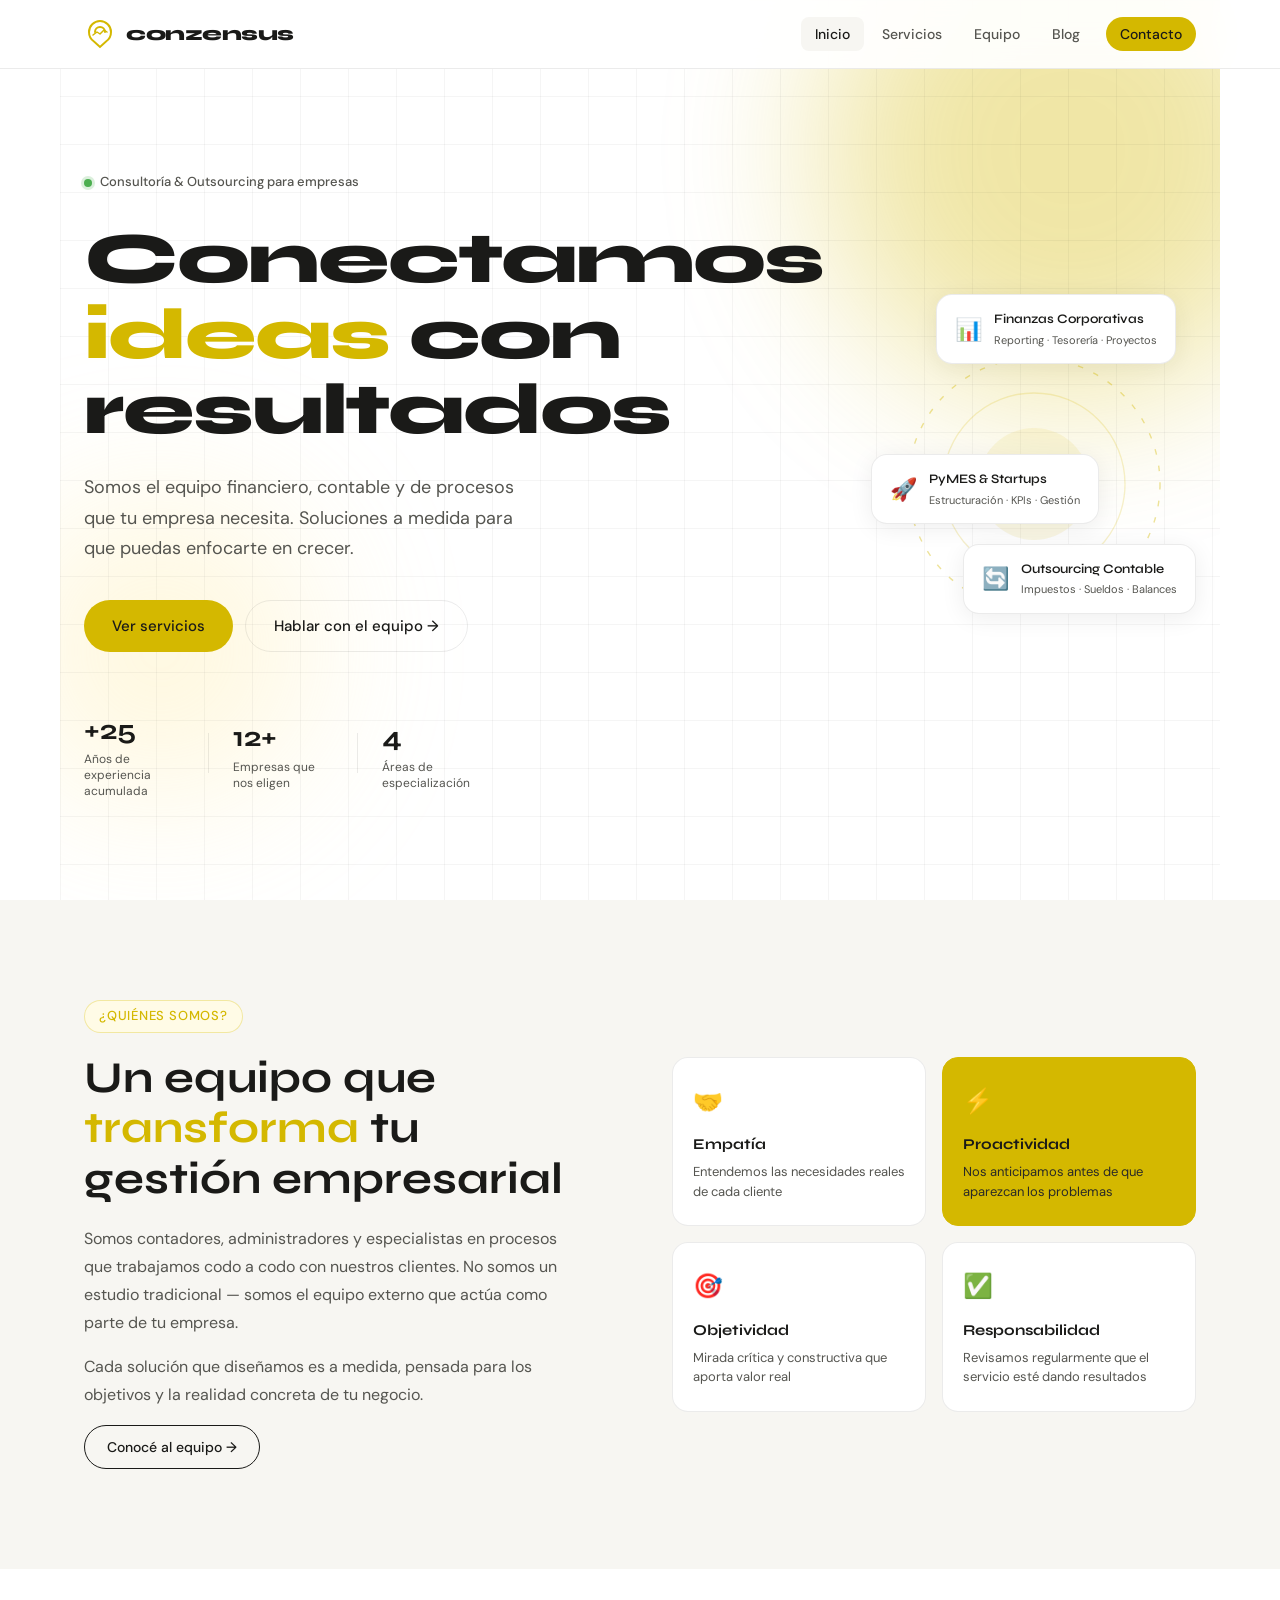
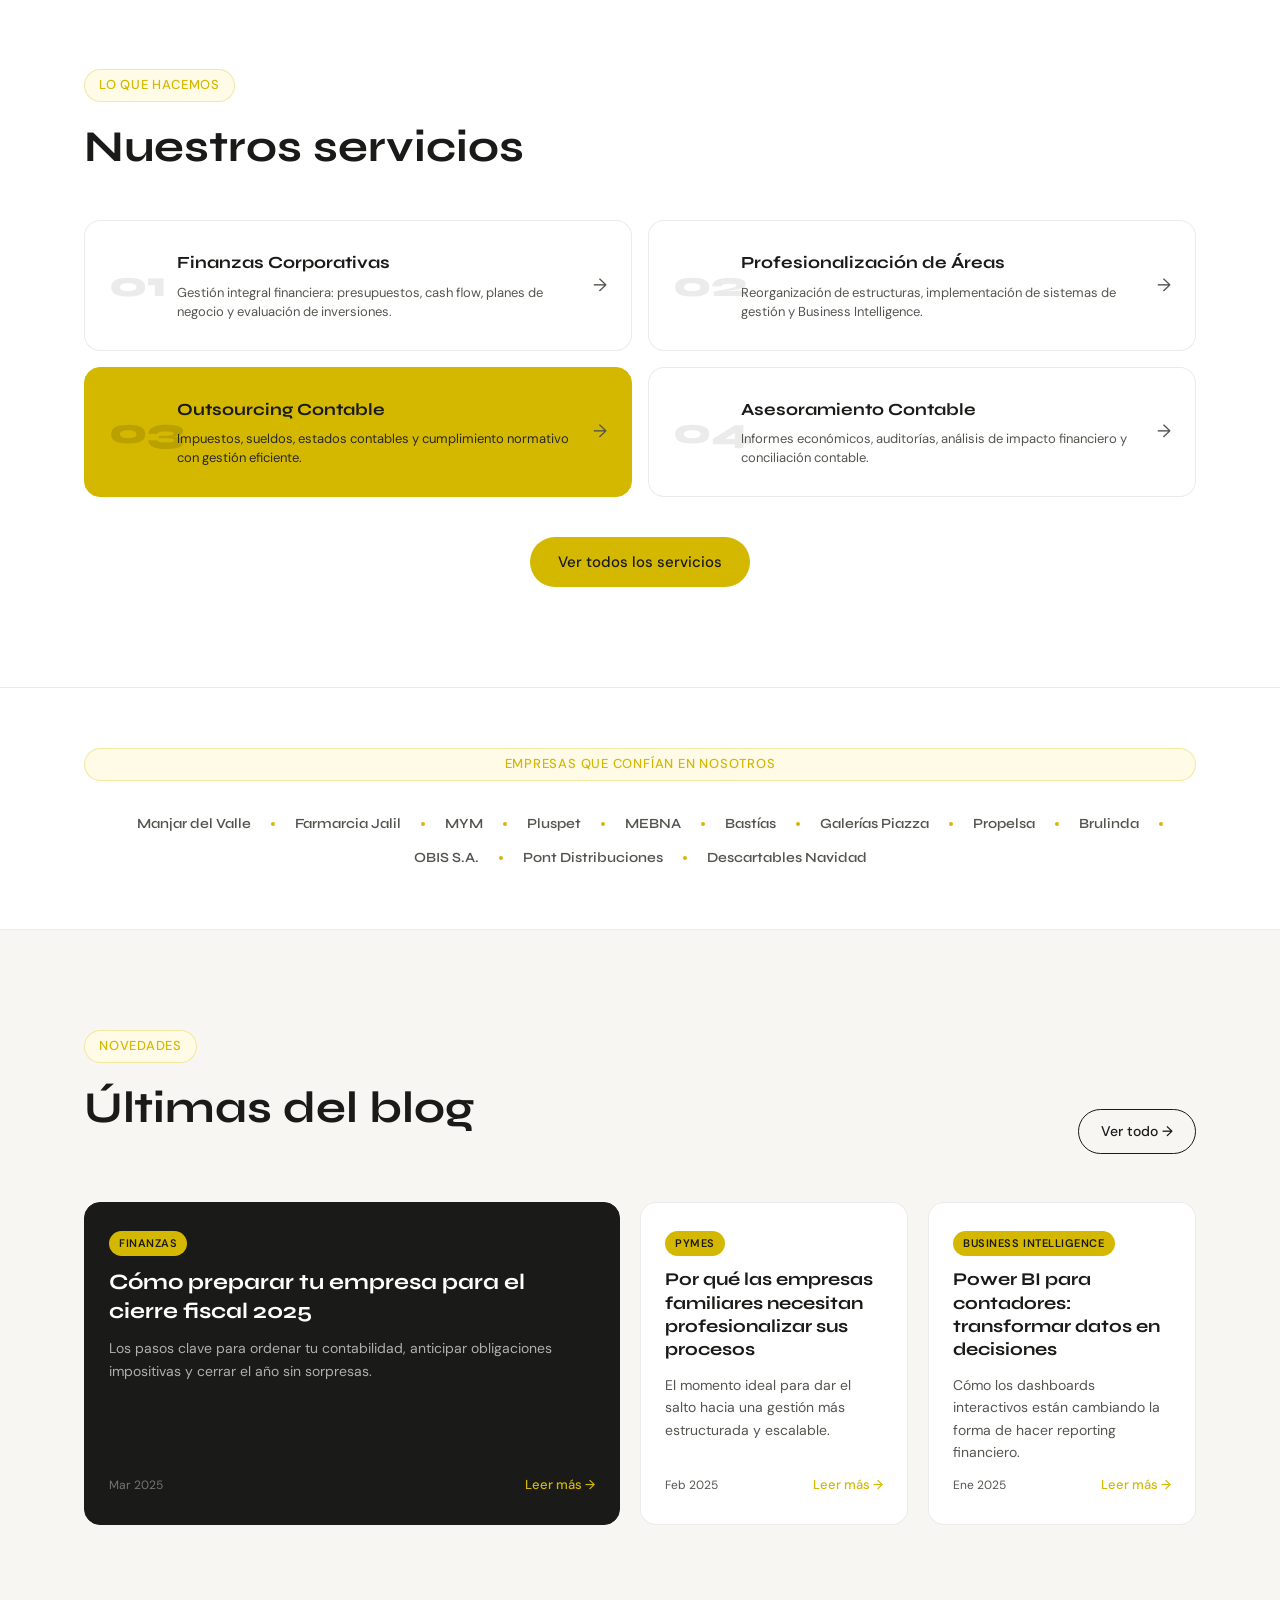
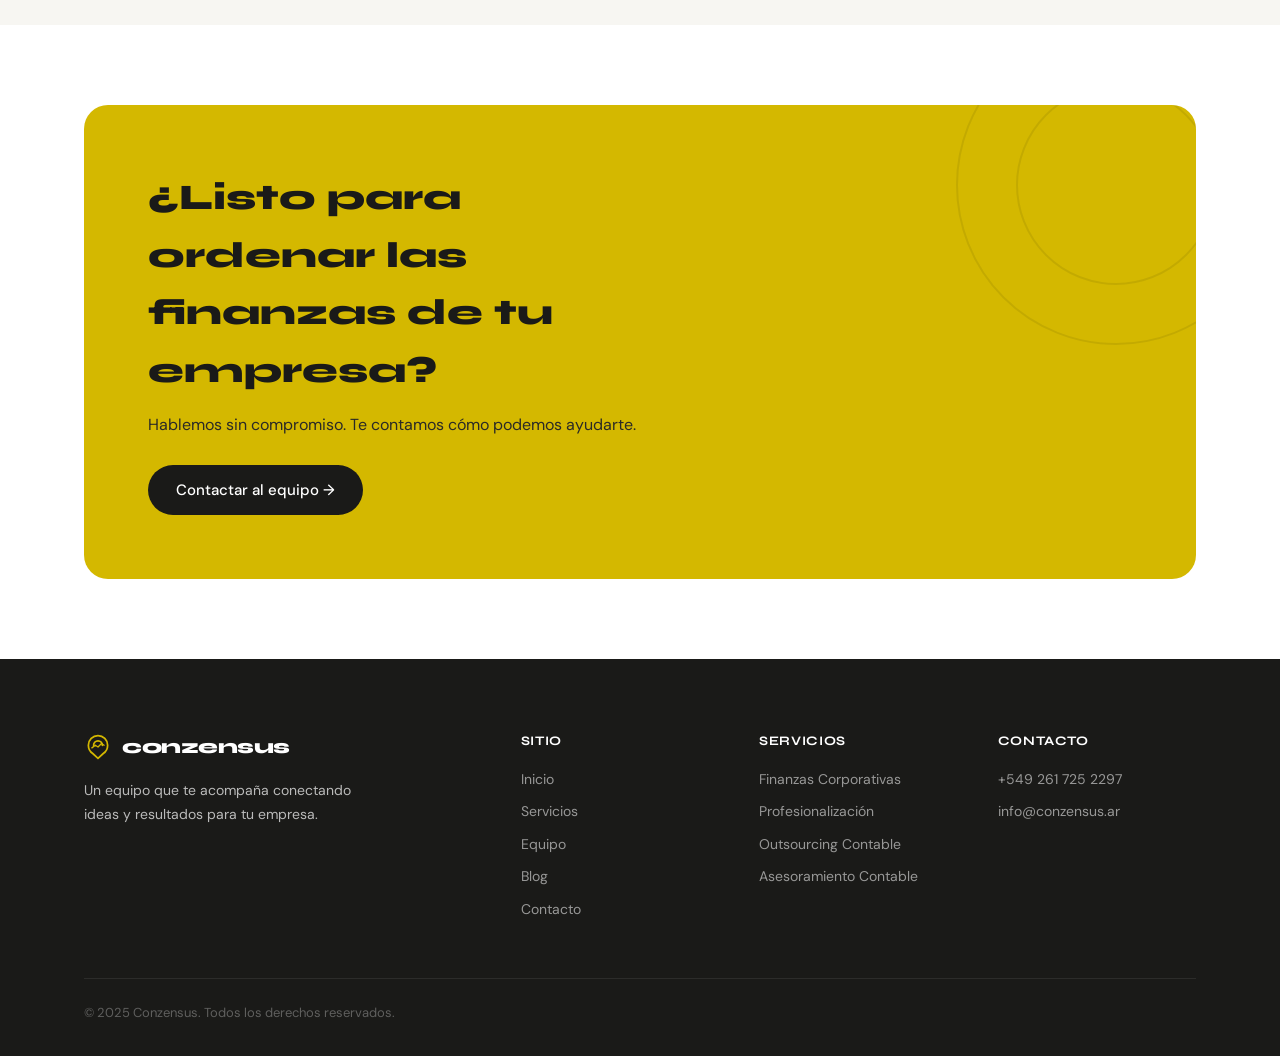
==== commit 55cd00c5: "Update index.html" ====
--- a/index.html
+++ b/index.html
@@ -6,7 +6,7 @@
 <title>Conzensus — Conectando Ideas y Resultados</title>
 <link rel="preconnect" href="https://fonts.googleapis.com">
 <link rel="preconnect" href="https://fonts.gstatic.com" crossorigin>
-<link href="https://fonts.googleapis.com/css2?family=Syne:wght@400;600;700;800&family=DM+Sans:ital,wght@0,300;0,400;0,500;1,300&display=swap" rel="stylesheet">
+<link href="https://fonts.googleapis.com/css2?family=Syne:wght@400;600;700;800&family=DM+Sans:ital,wght@0,300;0,400;0,500;1,300&display=swap" rel="stylesheet"  crossorigin="anonymous">
 <link rel="stylesheet" href="styles.css">
 </head>
 <body>
--- a/styles.css
+++ b/styles.css
@@ -1,3 +1,5 @@
+@import url('https://fonts.googleapis.com/css2?family=Syne:wght@400;600;700;800&family=DM+Sans:ital,wght@0,300;0,400;0,500;1,300&display=swap');
+
 /* ============================================
    CONZENSUS — MAIN STYLES
    ============================================ */
@@ -36,38 +38,20 @@
 a { color: inherit; text-decoration: none; }
 img { max-width: 100%; display: block; }
 
-.container {
-  max-width: 1160px;
-  margin: 0 auto;
-  padding: 0 24px;
-}
-
-/* ---- TYPOGRAPHY ---- */
+.container { max-width: 1160px; margin: 0 auto; padding: 0 24px; }
+
 .section-tag {
-  display: inline-flex;
-  align-items: center;
-  gap: 8px;
-  font-family: var(--font-body);
-  font-size: 13px;
-  font-weight: 500;
-  letter-spacing: 0.06em;
-  text-transform: uppercase;
-  color: var(--yellow);
-  background: var(--yellow-bg);
-  border: 1px solid rgba(212,184,0,0.3);
-  padding: 5px 14px;
-  border-radius: 100px;
-  margin-bottom: 20px;
+  display: inline-flex; align-items: center; gap: 8px;
+  font-family: var(--font-body); font-size: 13px; font-weight: 500;
+  letter-spacing: 0.06em; text-transform: uppercase; color: var(--yellow);
+  background: var(--yellow-bg); border: 1px solid rgba(212,184,0,0.3);
+  padding: 5px 14px; border-radius: 100px; margin-bottom: 20px;
 }
 .section-tag.center { display: flex; justify-content: center; margin-bottom: 32px; }
 
 .section-title {
-  font-family: var(--font-display);
-  font-size: clamp(28px, 4vw, 44px);
-  font-weight: 700;
-  line-height: 1.15;
-  color: var(--dark);
-  margin-bottom: 20px;
+  font-family: var(--font-display); font-size: clamp(28px, 4vw, 44px);
+  font-weight: 700; line-height: 1.15; color: var(--dark); margin-bottom: 20px;
 }
 .section-title em { font-style: normal; color: var(--yellow); }
 
@@ -76,432 +60,126 @@
 
 .body-text { color: var(--mid); line-height: 1.75; margin-bottom: 16px; font-size: 16px; }
 
-/* ---- BUTTONS ---- */
 .btn {
-  display: inline-flex;
-  align-items: center;
-  gap: 8px;
-  font-family: var(--font-body);
-  font-size: 15px;
-  font-weight: 500;
-  padding: 13px 28px;
-  border-radius: 100px;
-  cursor: pointer;
-  transition: all 0.2s ease;
-  border: none;
-  white-space: nowrap;
-}
-.btn-primary {
-  background: var(--yellow);
-  color: var(--dark);
-}
+  display: inline-flex; align-items: center; gap: 8px;
+  font-family: var(--font-body); font-size: 15px; font-weight: 500;
+  padding: 13px 28px; border-radius: 100px; cursor: pointer;
+  transition: all 0.2s ease; border: none; white-space: nowrap;
+}
+.btn-primary { background: var(--yellow); color: var(--dark); }
 .btn-primary:hover { background: var(--yellow-light); transform: translateY(-1px); }
-
-.btn-ghost {
-  background: transparent;
-  color: var(--dark);
-  border: 1.5px solid var(--border);
-}
+.btn-ghost { background: transparent; color: var(--dark); border: 1.5px solid var(--border); }
 .btn-ghost:hover { border-color: var(--dark); background: var(--light); }
-
-.btn-outline {
-  background: transparent;
-  color: var(--dark);
-  border: 1.5px solid var(--dark);
-  font-size: 14px;
-  padding: 10px 22px;
-}
+.btn-outline { background: transparent; color: var(--dark); border: 1.5px solid var(--dark); font-size: 14px; padding: 10px 22px; }
 .btn-outline:hover { background: var(--dark); color: var(--white); }
-
-.btn-dark {
-  background: var(--dark);
-  color: var(--white);
-}
+.btn-dark { background: var(--dark); color: var(--white); }
 .btn-dark:hover { background: var(--dark-2); transform: translateY(-1px); }
 
-/* ---- NAV ---- */
 .nav {
   position: fixed; top: 0; left: 0; right: 0; z-index: 100;
-  background: rgba(255,255,255,0.92);
-  backdrop-filter: blur(20px);
-  border-bottom: 1px solid var(--border);
-  transition: box-shadow 0.3s;
+  background: rgba(255,255,255,0.92); backdrop-filter: blur(20px);
+  border-bottom: 1px solid var(--border); transition: box-shadow 0.3s;
 }
 .nav.scrolled { box-shadow: var(--shadow); }
-
 .nav-inner {
-  max-width: 1160px;
-  margin: 0 auto;
-  padding: 0 24px;
-  height: 68px;
-  display: flex;
-  align-items: center;
-  justify-content: space-between;
-}
-
+  max-width: 1160px; margin: 0 auto; padding: 0 24px; height: 68px;
+  display: flex; align-items: center; justify-content: space-between;
+}
 .logo {
-  display: flex;
-  align-items: center;
-  gap: 10px;
-  font-family: var(--font-display);
-  font-size: 20px;
-  font-weight: 800;
-  color: var(--dark);
-  letter-spacing: -0.5px;
-}
-
-.nav-links {
-  list-style: none;
-  display: flex;
-  align-items: center;
-  gap: 4px;
-}
+  display: flex; align-items: center; gap: 10px;
+  font-family: var(--font-display); font-size: 20px; font-weight: 800;
+  color: var(--dark); letter-spacing: -0.5px;
+}
+.nav-links { list-style: none; display: flex; align-items: center; gap: 4px; }
 .nav-link {
-  font-size: 14px;
-  font-weight: 500;
-  color: var(--mid);
-  padding: 8px 14px;
-  border-radius: 8px;
-  transition: all 0.15s;
+  font-size: 14px; font-weight: 500; color: var(--mid);
+  padding: 8px 14px; border-radius: 8px; transition: all 0.15s;
 }
 .nav-link:hover, .nav-link.active { color: var(--dark); background: var(--light); }
-.nav-cta {
-  background: var(--yellow) !important;
-  color: var(--dark) !important;
-  margin-left: 8px;
-  border-radius: 100px !important;
-}
+.nav-cta { background: var(--yellow) !important; color: var(--dark) !important; margin-left: 8px; border-radius: 100px !important; }
 .nav-cta:hover { background: var(--yellow-light) !important; }
-
-.hamburger {
-  display: none;
-  flex-direction: column;
-  gap: 5px;
-  background: none;
-  border: none;
-  cursor: pointer;
-  padding: 8px;
-}
-.hamburger span {
-  display: block;
-  width: 22px;
-  height: 2px;
-  background: var(--dark);
-  border-radius: 2px;
-  transition: all 0.3s;
-}
-
-/* ---- HERO ---- */
+.hamburger { display: none; flex-direction: column; gap: 5px; background: none; border: none; cursor: pointer; padding: 8px; }
+.hamburger span { display: block; width: 22px; height: 2px; background: var(--dark); border-radius: 2px; transition: all 0.3s; }
+
 .hero {
-  min-height: 100vh;
-  padding-top: 68px;
-  display: grid;
-  grid-template-columns: 1fr 1fr;
-  align-items: center;
-  max-width: 1160px;
-  margin: 0 auto;
-  padding-left: 24px;
-  padding-right: 24px;
-  gap: 48px;
-  position: relative;
-  overflow: hidden;
-}
-.hero-bg {
-  position: fixed; inset: 0; z-index: -1; pointer-events: none;
-}
-.hero-blob {
-  position: absolute;
-  border-radius: 50%;
-  filter: blur(80px);
-  opacity: 0.35;
-}
-.blob-1 {
-  width: 500px; height: 500px;
-  background: var(--yellow);
-  top: -100px; right: -100px;
-}
-.blob-2 {
-  width: 300px; height: 300px;
-  background: #ffeaa0;
-  bottom: 100px; left: -50px;
-}
+  min-height: 100vh; padding-top: 68px;
+  display: grid; grid-template-columns: 1fr 1fr; align-items: center;
+  max-width: 1160px; margin: 0 auto; padding-left: 24px; padding-right: 24px;
+  gap: 48px; position: relative; overflow: hidden;
+}
+.hero-bg { position: fixed; inset: 0; z-index: -1; pointer-events: none; }
+.hero-blob { position: absolute; border-radius: 50%; filter: blur(80px); opacity: 0.35; }
+.blob-1 { width: 500px; height: 500px; background: var(--yellow); top: -100px; right: -100px; }
+.blob-2 { width: 300px; height: 300px; background: #ffeaa0; bottom: 100px; left: -50px; }
 .hero-grid {
   position: absolute; inset: 0;
-  background-image: 
-    linear-gradient(rgba(0,0,0,0.04) 1px, transparent 1px),
-    linear-gradient(90deg, rgba(0,0,0,0.04) 1px, transparent 1px);
+  background-image: linear-gradient(rgba(0,0,0,0.04) 1px, transparent 1px), linear-gradient(90deg, rgba(0,0,0,0.04) 1px, transparent 1px);
   background-size: 48px 48px;
 }
-
 .hero-inner { padding: 80px 0; }
-.hero-tag {
-  display: inline-flex;
-  align-items: center;
-  gap: 8px;
-  font-size: 13px;
-  font-weight: 500;
-  color: var(--mid);
-  margin-bottom: 28px;
-}
-.dot {
-  width: 8px; height: 8px;
-  background: #4caf50;
-  border-radius: 50%;
-  box-shadow: 0 0 0 3px rgba(76,175,80,0.2);
-  animation: pulse 2s infinite;
-}
-@keyframes pulse {
-  0%, 100% { box-shadow: 0 0 0 3px rgba(76,175,80,0.2); }
-  50% { box-shadow: 0 0 0 6px rgba(76,175,80,0.1); }
-}
-
-.hero-title {
-  font-family: var(--font-display);
-  font-size: clamp(44px, 6vw, 72px);
-  font-weight: 800;
-  line-height: 1.05;
-  letter-spacing: -2px;
-  color: var(--dark);
-  margin-bottom: 24px;
-}
+.hero-tag { display: inline-flex; align-items: center; gap: 8px; font-size: 13px; font-weight: 500; color: var(--mid); margin-bottom: 28px; }
+.dot { width: 8px; height: 8px; background: #4caf50; border-radius: 50%; box-shadow: 0 0 0 3px rgba(76,175,80,0.2); animation: pulse 2s infinite; }
+@keyframes pulse { 0%, 100% { box-shadow: 0 0 0 3px rgba(76,175,80,0.2); } 50% { box-shadow: 0 0 0 6px rgba(76,175,80,0.1); } }
+.hero-title { font-family: var(--font-display); font-size: clamp(44px, 6vw, 72px); font-weight: 800; line-height: 1.05; letter-spacing: -2px; color: var(--dark); margin-bottom: 24px; }
 .hero-title em { font-style: normal; color: var(--yellow); }
-
-.hero-sub {
-  font-size: 18px;
-  color: var(--mid);
-  max-width: 460px;
-  line-height: 1.7;
-  margin-bottom: 36px;
-}
-
-.hero-actions {
-  display: flex;
-  gap: 12px;
-  flex-wrap: wrap;
-  margin-bottom: 56px;
-}
-
-.hero-stats {
-  display: flex;
-  align-items: center;
-  gap: 24px;
-}
-.stat-num {
-  display: block;
-  font-family: var(--font-display);
-  font-size: 28px;
-  font-weight: 700;
-  color: var(--dark);
-}
-.stat-label {
-  display: block;
-  font-size: 12px;
-  color: var(--mid);
-  max-width: 100px;
-  line-height: 1.3;
-}
-.stat-divider {
-  width: 1px;
-  height: 40px;
-  background: var(--border);
-}
-
-/* Hero visual */
-.hero-visual {
-  position: relative;
-  height: 500px;
-  display: flex;
-  align-items: center;
-  justify-content: center;
-}
-.hero-circle {
-  width: 280px;
-  height: 280px;
-  animation: spin 30s linear infinite;
-}
+.hero-sub { font-size: 18px; color: var(--mid); max-width: 460px; line-height: 1.7; margin-bottom: 36px; }
+.hero-actions { display: flex; gap: 12px; flex-wrap: wrap; margin-bottom: 56px; }
+.hero-stats { display: flex; align-items: center; gap: 24px; }
+.stat-num { display: block; font-family: var(--font-display); font-size: 28px; font-weight: 700; color: var(--dark); }
+.stat-label { display: block; font-size: 12px; color: var(--mid); max-width: 100px; line-height: 1.3; }
+.stat-divider { width: 1px; height: 40px; background: var(--border); }
+
+.hero-visual { position: relative; height: 500px; display: flex; align-items: center; justify-content: center; }
+.hero-circle { width: 280px; height: 280px; animation: spin 30s linear infinite; }
 @keyframes spin { to { transform: rotate(360deg); } }
-
-.card-float {
-  position: absolute;
-  background: var(--white);
-  border: 1px solid var(--border);
-  border-radius: var(--radius);
-  padding: 14px 18px;
-  display: flex;
-  align-items: center;
-  gap: 12px;
-  box-shadow: var(--shadow);
-  min-width: 220px;
-  animation: float 4s ease-in-out infinite;
-}
+.card-float { position: absolute; background: var(--white); border: 1px solid var(--border); border-radius: var(--radius); padding: 14px 18px; display: flex; align-items: center; gap: 12px; box-shadow: var(--shadow); min-width: 220px; animation: float 4s ease-in-out infinite; }
 .card-f1 { top: 60px; right: 20px; animation-delay: 0s; }
 .card-f2 { bottom: 120px; right: 0px; animation-delay: 1.5s; }
 .card-f3 { top: 220px; left: 0px; animation-delay: 0.8s; }
-@keyframes float {
-  0%, 100% { transform: translateY(0); }
-  50% { transform: translateY(-8px); }
-}
-
+@keyframes float { 0%, 100% { transform: translateY(0); } 50% { transform: translateY(-8px); } }
 .cf-icon { font-size: 22px; }
 .cf-title { font-family: var(--font-display); font-size: 13px; font-weight: 600; }
 .cf-sub { font-size: 11px; color: var(--mid); margin-top: 2px; }
 
-/* ---- ABOUT ---- */
-.about {
-  padding: 100px 0;
-  background: var(--light);
-}
-.about-grid {
-  display: grid;
-  grid-template-columns: 1fr 1fr;
-  gap: 64px;
-  align-items: center;
-}
+.about { padding: 100px 0; background: var(--light); }
+.about-grid { display: grid; grid-template-columns: 1fr 1fr; gap: 64px; align-items: center; }
 .about-left { max-width: 480px; }
-.values-grid {
-  display: grid;
-  grid-template-columns: 1fr 1fr;
-  gap: 16px;
-}
-.value-card {
-  background: var(--white);
-  border: 1px solid var(--border);
-  border-radius: var(--radius);
-  padding: 24px 20px;
-  transition: transform 0.2s, box-shadow 0.2s;
-}
+.values-grid { display: grid; grid-template-columns: 1fr 1fr; gap: 16px; }
+.value-card { background: var(--white); border: 1px solid var(--border); border-radius: var(--radius); padding: 24px 20px; transition: transform 0.2s, box-shadow 0.2s; }
 .value-card:hover { transform: translateY(-4px); box-shadow: var(--shadow); }
-.value-card.accent {
-  background: var(--yellow);
-  border-color: var(--yellow);
-}
+.value-card.accent { background: var(--yellow); border-color: var(--yellow); }
 .value-icon { font-size: 24px; display: block; margin-bottom: 12px; }
 .value-card h4 { font-family: var(--font-display); font-size: 15px; font-weight: 700; margin-bottom: 6px; }
 .value-card p { font-size: 13px; color: var(--mid); line-height: 1.5; }
 .value-card.accent p { color: var(--dark-2); }
 
-/* ---- SERVICES PREVIEW ---- */
-.services-preview {
-  padding: 100px 0;
-}
-.services-grid {
-  display: grid;
-  grid-template-columns: repeat(2, 1fr);
-  gap: 16px;
-  margin-bottom: 40px;
-}
-.service-card {
-  display: flex;
-  align-items: center;
-  gap: 20px;
-  background: var(--white);
-  border: 1px solid var(--border);
-  border-radius: var(--radius);
-  padding: 28px 24px;
-  transition: all 0.2s;
-  cursor: pointer;
-}
-.service-card:hover {
-  border-color: var(--yellow);
-  box-shadow: 0 0 0 3px rgba(212,184,0,0.1);
-  transform: translateY(-2px);
-}
-.service-card.sc-yellow {
-  background: var(--yellow);
-  border-color: var(--yellow);
-}
-.sc-number {
-  font-family: var(--font-display);
-  font-size: 36px;
-  font-weight: 800;
-  color: rgba(0,0,0,0.08);
-  line-height: 1;
-  flex-shrink: 0;
-  width: 48px;
-}
+.services-preview { padding: 100px 0; }
+.services-grid { display: grid; grid-template-columns: repeat(2, 1fr); gap: 16px; margin-bottom: 40px; }
+.service-card { display: flex; align-items: center; gap: 20px; background: var(--white); border: 1px solid var(--border); border-radius: var(--radius); padding: 28px 24px; transition: all 0.2s; cursor: pointer; }
+.service-card:hover { border-color: var(--yellow); box-shadow: 0 0 0 3px rgba(212,184,0,0.1); transform: translateY(-2px); }
+.service-card.sc-yellow { background: var(--yellow); border-color: var(--yellow); }
+.sc-number { font-family: var(--font-display); font-size: 36px; font-weight: 800; color: rgba(0,0,0,0.08); line-height: 1; flex-shrink: 0; width: 48px; }
 .sc-yellow .sc-number { color: rgba(0,0,0,0.12); }
 .sc-content { flex: 1; }
 .sc-content h3 { font-family: var(--font-display); font-size: 17px; font-weight: 700; margin-bottom: 6px; }
 .sc-content p { font-size: 13px; color: var(--mid); line-height: 1.5; }
 .sc-yellow .sc-content p { color: var(--dark-2); }
-.sc-arrow {
-  font-size: 18px;
-  color: var(--mid);
-  flex-shrink: 0;
-  transition: transform 0.2s;
-}
+.sc-arrow { font-size: 18px; color: var(--mid); flex-shrink: 0; transition: transform 0.2s; }
 .service-card:hover .sc-arrow { transform: translateX(4px); color: var(--dark); }
-
 .services-cta { text-align: center; }
 
-/* ---- CLIENTS ---- */
-.clients {
-  padding: 60px 0;
-  border-top: 1px solid var(--border);
-  border-bottom: 1px solid var(--border);
-}
-.clients-strip {
-  display: flex;
-  flex-wrap: wrap;
-  justify-content: center;
-  align-items: center;
-  gap: 12px 0;
-}
-.client-name {
-  font-family: var(--font-display);
-  font-size: 14px;
-  font-weight: 600;
-  color: var(--mid);
-  padding: 0 20px;
-  transition: color 0.2s;
-}
+.clients { padding: 60px 0; border-top: 1px solid var(--border); border-bottom: 1px solid var(--border); }
+.clients-strip { display: flex; flex-wrap: wrap; justify-content: center; align-items: center; gap: 12px 0; }
+.client-name { font-family: var(--font-display); font-size: 14px; font-weight: 600; color: var(--mid); padding: 0 20px; transition: color 0.2s; }
 .client-name:hover { color: var(--dark); }
-.client-dot {
-  width: 4px; height: 4px;
-  background: var(--yellow);
-  border-radius: 50%;
-  flex-shrink: 0;
-}
-
-/* ---- BLOG PREVIEW ---- */
-.blog-preview {
-  padding: 100px 0;
-  background: var(--light);
-}
-.blog-grid {
-  display: grid;
-  grid-template-columns: 2fr 1fr 1fr;
-  gap: 20px;
-}
-.blog-card {
-  background: var(--white);
-  border: 1px solid var(--border);
-  border-radius: var(--radius);
-  padding: 28px 24px;
-  display: flex;
-  flex-direction: column;
-  gap: 12px;
-  transition: transform 0.2s, box-shadow 0.2s;
-}
+.client-dot { width: 4px; height: 4px; background: var(--yellow); border-radius: 50%; flex-shrink: 0; }
+
+.blog-preview { padding: 100px 0; background: var(--light); }
+.blog-grid { display: grid; grid-template-columns: 2fr 1fr 1fr; gap: 20px; }
+.blog-card { background: var(--white); border: 1px solid var(--border); border-radius: var(--radius); padding: 28px 24px; display: flex; flex-direction: column; gap: 12px; transition: transform 0.2s, box-shadow 0.2s; }
 .blog-card:hover { transform: translateY(-4px); box-shadow: var(--shadow); }
-.blog-featured {
-  grid-row: span 1;
-  background: var(--dark);
-  border-color: var(--dark);
-  color: var(--white);
-}
-.bc-tag {
-  display: inline-block;
-  font-size: 11px;
-  font-weight: 600;
-  letter-spacing: 0.05em;
-  text-transform: uppercase;
-  background: var(--yellow);
-  color: var(--dark);
-  padding: 4px 10px;
-  border-radius: 100px;
-  width: fit-content;
-}
+.blog-featured { background: var(--dark); border-color: var(--dark); color: var(--white); }
+.bc-tag { display: inline-block; font-size: 11px; font-weight: 600; letter-spacing: 0.05em; text-transform: uppercase; background: var(--yellow); color: var(--dark); padding: 4px 10px; border-radius: 100px; width: fit-content; }
 .blog-card h3 { font-family: var(--font-display); font-size: 18px; font-weight: 700; line-height: 1.3; }
 .blog-featured h3 { font-size: 22px; }
 .blog-card p { font-size: 14px; color: var(--mid); line-height: 1.6; flex: 1; }
@@ -512,266 +190,86 @@
 .bc-read { font-size: 13px; font-weight: 500; color: var(--yellow); }
 .bc-read:hover { text-decoration: underline; }
 
-/* ---- CTA SECTION ---- */
 .cta-section { padding: 80px 0; }
-.cta-box {
-  background: var(--yellow);
-  border-radius: 24px;
-  padding: 64px;
-  display: flex;
-  justify-content: space-between;
-  align-items: center;
-  gap: 32px;
-  overflow: hidden;
-  position: relative;
-}
+.cta-box { background: var(--yellow); border-radius: 24px; padding: 64px; display: flex; justify-content: space-between; align-items: center; gap: 32px; overflow: hidden; position: relative; }
 .cta-content { position: relative; z-index: 1; }
 .cta-content h2 { font-family: var(--font-display); font-size: clamp(24px, 3vw, 36px); font-weight: 800; margin-bottom: 12px; max-width: 480px; }
 .cta-content p { color: var(--dark-2); font-size: 16px; margin-bottom: 28px; }
-.cta-deco { position: absolute; right: -40px; top: -60px; pointer-events: none; }
-.cta-circle {
-  position: absolute;
-  border-radius: 50%;
-  border: 2px solid rgba(0,0,0,0.08);
-}
+.cta-circle { position: absolute; border-radius: 50%; border: 2px solid rgba(0,0,0,0.08); }
 .c1 { width: 320px; height: 320px; top: -80px; right: -80px; }
 .c2 { width: 200px; height: 200px; top: -20px; right: -20px; }
 
-/* ---- FOOTER ---- */
 .footer { background: var(--dark); color: rgba(255,255,255,0.7); padding: 72px 0 32px; }
 .footer .logo { color: var(--white); margin-bottom: 16px; }
-.footer-grid {
-  display: grid;
-  grid-template-columns: 2fr 1fr 1fr 1fr;
-  gap: 40px;
-  margin-bottom: 48px;
-}
+.footer-grid { display: grid; grid-template-columns: 2fr 1fr 1fr 1fr; gap: 40px; margin-bottom: 48px; }
 .footer-brand p { font-size: 14px; line-height: 1.7; max-width: 280px; }
-.footer-links h5, .footer-contact h5 {
-  font-family: var(--font-display);
-  font-size: 13px;
-  font-weight: 700;
-  color: var(--white);
-  letter-spacing: 0.05em;
-  text-transform: uppercase;
-  margin-bottom: 16px;
-}
-.footer-links a, .footer-contact a {
-  display: block;
-  font-size: 14px;
-  color: rgba(255,255,255,0.55);
-  margin-bottom: 10px;
-  transition: color 0.2s;
-}
+.footer-links h5, .footer-contact h5 { font-family: var(--font-display); font-size: 13px; font-weight: 700; color: var(--white); letter-spacing: 0.05em; text-transform: uppercase; margin-bottom: 16px; }
+.footer-links a, .footer-contact a { display: block; font-size: 14px; color: rgba(255,255,255,0.55); margin-bottom: 10px; transition: color 0.2s; }
 .footer-links a:hover, .footer-contact a:hover { color: var(--yellow); }
-.footer-bottom {
-  border-top: 1px solid rgba(255,255,255,0.08);
-  padding-top: 24px;
-  font-size: 13px;
-  color: rgba(255,255,255,0.3);
-}
-
-/* ============================================
-   SERVICES PAGE
-   ============================================ */
-.page-hero {
-  padding: 140px 24px 80px;
-  max-width: 1160px;
-  margin: 0 auto;
-}
+.footer-bottom { border-top: 1px solid rgba(255,255,255,0.08); padding-top: 24px; font-size: 13px; color: rgba(255,255,255,0.3); }
+
+.page-hero { padding: 140px 24px 80px; max-width: 1160px; margin: 0 auto; }
 .page-hero h1 { font-family: var(--font-display); font-size: clamp(36px, 5vw, 60px); font-weight: 800; letter-spacing: -1.5px; margin-bottom: 16px; }
 .page-hero p { font-size: 18px; color: var(--mid); max-width: 560px; line-height: 1.7; }
 
 .services-full { padding: 0 0 100px; }
-.service-section {
-  padding: 60px 0;
-  border-top: 1px solid var(--border);
-}
-.service-section-inner {
-  display: grid;
-  grid-template-columns: 1fr 2fr;
-  gap: 48px;
-  align-items: start;
-}
-.ss-label {
-  position: sticky;
-  top: 100px;
-}
+.service-section { padding: 60px 0; border-top: 1px solid var(--border); }
+.service-section-inner { display: grid; grid-template-columns: 1fr 2fr; gap: 48px; align-items: start; }
+.ss-label { position: sticky; top: 100px; }
 .ss-num { font-family: var(--font-display); font-size: 72px; font-weight: 800; color: rgba(0,0,0,0.05); line-height: 1; margin-bottom: -16px; }
 .ss-title { font-family: var(--font-display); font-size: 24px; font-weight: 700; margin-bottom: 12px; }
 .ss-badge { display: inline-block; background: var(--yellow); font-size: 11px; font-weight: 600; padding: 4px 12px; border-radius: 100px; margin-top: 12px; }
 .ss-items { display: grid; gap: 12px; }
-.ss-item {
-  display: flex;
-  gap: 14px;
-  background: var(--light);
-  border-radius: var(--radius-sm);
-  padding: 18px 20px;
-  transition: background 0.2s;
-}
+.ss-item { display: flex; gap: 14px; background: var(--light); border-radius: var(--radius-sm); padding: 18px 20px; transition: background 0.2s; }
 .ss-item:hover { background: var(--yellow-bg); }
 .ss-check { width: 22px; height: 22px; background: var(--yellow); border-radius: 50%; display: flex; align-items: center; justify-content: center; font-size: 11px; flex-shrink: 0; margin-top: 2px; }
 .ss-item p { font-size: 15px; color: var(--mid); line-height: 1.5; }
 
-/* ============================================
-   TEAM PAGE
-   ============================================ */
-.team-grid {
-  display: grid;
-  grid-template-columns: repeat(3, 1fr);
-  gap: 24px;
-  padding-bottom: 100px;
-}
-.team-card {
-  border: 1px solid var(--border);
-  border-radius: var(--radius);
-  overflow: hidden;
-  transition: transform 0.2s, box-shadow 0.2s;
-}
+.team-grid { display: grid; grid-template-columns: repeat(3, 1fr); gap: 24px; padding-bottom: 100px; }
+.team-card { border: 1px solid var(--border); border-radius: var(--radius); overflow: hidden; transition: transform 0.2s, box-shadow 0.2s; }
 .team-card:hover { transform: translateY(-6px); box-shadow: var(--shadow-lg); }
-.tc-img {
-  height: 280px;
-  background: var(--yellow);
-  display: flex;
-  align-items: center;
-  justify-content: center;
-  font-family: var(--font-display);
-  font-size: 56px;
-  font-weight: 800;
-  color: rgba(0,0,0,0.15);
-  overflow: hidden;
-  position: relative;
-}
+.tc-img { height: 280px; display: flex; align-items: center; justify-content: center; overflow: hidden; position: relative; }
 .tc-initials { position: absolute; font-size: 80px; font-family: var(--font-display); font-weight: 800; color: rgba(0,0,0,0.08); user-select: none; }
 .tc-body { padding: 24px; }
 .tc-role { font-size: 12px; font-weight: 600; letter-spacing: 0.05em; text-transform: uppercase; color: var(--yellow); margin-bottom: 4px; }
 .tc-name { font-family: var(--font-display); font-size: 20px; font-weight: 700; margin-bottom: 12px; }
 .tc-bio { font-size: 14px; color: var(--mid); line-height: 1.6; }
 
-/* ============================================
-   BLOG PAGE
-   ============================================ */
-.blog-full {
-  padding: 0 0 100px;
-}
-.blog-cats {
-  display: flex;
-  gap: 8px;
-  flex-wrap: wrap;
-  margin-bottom: 40px;
-}
-.blog-cat {
-  font-size: 13px;
-  font-weight: 500;
-  padding: 7px 16px;
-  border-radius: 100px;
-  border: 1px solid var(--border);
-  cursor: pointer;
-  transition: all 0.15s;
-}
+.blog-full { padding: 0 0 100px; }
+.blog-cats { display: flex; gap: 8px; flex-wrap: wrap; margin-bottom: 40px; }
+.blog-cat { font-size: 13px; font-weight: 500; padding: 7px 16px; border-radius: 100px; border: 1px solid var(--border); cursor: pointer; transition: all 0.15s; background: var(--white); font-family: var(--font-body); }
 .blog-cat:hover, .blog-cat.active { background: var(--dark); color: var(--white); border-color: var(--dark); }
-.blog-full-grid {
-  display: grid;
-  grid-template-columns: repeat(3, 1fr);
-  gap: 24px;
-}
-.blog-full-card {
-  border: 1px solid var(--border);
-  border-radius: var(--radius);
-  overflow: hidden;
-  transition: transform 0.2s, box-shadow 0.2s;
-}
+.blog-full-grid { display: grid; grid-template-columns: repeat(3, 1fr); gap: 24px; }
+.blog-full-card { border: 1px solid var(--border); border-radius: var(--radius); overflow: hidden; transition: transform 0.2s, box-shadow 0.2s; }
 .blog-full-card:hover { transform: translateY(-4px); box-shadow: var(--shadow); }
-.bfc-thumb {
-  height: 180px;
-  background: var(--light);
-  display: flex;
-  align-items: center;
-  justify-content: center;
-  font-size: 40px;
-}
+.bfc-thumb { height: 180px; background: var(--light); display: flex; align-items: center; justify-content: center; font-size: 40px; }
 .bfc-body { padding: 20px; }
 .bfc-body .bc-tag { margin-bottom: 12px; }
 .bfc-body h3 { font-family: var(--font-display); font-size: 18px; font-weight: 700; margin-bottom: 8px; line-height: 1.3; }
 .bfc-body p { font-size: 13px; color: var(--mid); line-height: 1.6; margin-bottom: 16px; }
-.bfc-foot {
-  display: flex;
-  justify-content: space-between;
-  align-items: center;
-  padding-top: 12px;
-  border-top: 1px solid var(--border);
-}
+.bfc-foot { display: flex; justify-content: space-between; align-items: center; padding-top: 12px; border-top: 1px solid var(--border); }
 .bfc-date { font-size: 12px; color: var(--mid); }
 
-/* ============================================
-   CONTACT PAGE
-   ============================================ */
-.contact-grid {
-  display: grid;
-  grid-template-columns: 1fr 1.4fr;
-  gap: 64px;
-  padding-bottom: 100px;
-  align-items: start;
-}
+.contact-grid { display: grid; grid-template-columns: 1fr 1.4fr; gap: 64px; padding-bottom: 100px; align-items: start; }
 .contact-info h2 { font-family: var(--font-display); font-size: 28px; font-weight: 700; margin-bottom: 16px; }
 .contact-info p { color: var(--mid); line-height: 1.7; margin-bottom: 32px; }
 .contact-items { display: flex; flex-direction: column; gap: 20px; margin-bottom: 40px; }
-.ci-item {
-  display: flex;
-  align-items: center;
-  gap: 14px;
-}
-.ci-icon {
-  width: 44px; height: 44px;
-  background: var(--yellow-bg);
-  border-radius: 10px;
-  display: flex;
-  align-items: center;
-  justify-content: center;
-  font-size: 18px;
-  flex-shrink: 0;
-}
+.ci-item { display: flex; align-items: center; gap: 14px; }
+.ci-icon { width: 44px; height: 44px; background: var(--yellow-bg); border-radius: 10px; display: flex; align-items: center; justify-content: center; font-size: 18px; flex-shrink: 0; }
 .ci-label { font-size: 12px; color: var(--mid); }
 .ci-val { font-size: 15px; font-weight: 500; }
-
-.contact-form {
-  background: var(--light);
-  border-radius: var(--radius);
-  padding: 40px;
-}
+.contact-form { background: var(--light); border-radius: var(--radius); padding: 40px; }
 .contact-form h3 { font-family: var(--font-display); font-size: 22px; font-weight: 700; margin-bottom: 24px; }
 .form-row { display: grid; grid-template-columns: 1fr 1fr; gap: 16px; }
 .form-group { display: flex; flex-direction: column; gap: 8px; margin-bottom: 16px; }
 .form-group label { font-size: 13px; font-weight: 500; color: var(--mid); }
-.form-group input,
-.form-group select,
-.form-group textarea {
-  font-family: var(--font-body);
-  font-size: 15px;
-  padding: 12px 16px;
-  border: 1.5px solid var(--border);
-  border-radius: var(--radius-sm);
-  background: var(--white);
-  color: var(--dark);
-  outline: none;
-  transition: border-color 0.2s;
-}
-.form-group input:focus,
-.form-group select:focus,
-.form-group textarea:focus { border-color: var(--yellow); }
+.form-group input, .form-group select, .form-group textarea { font-family: var(--font-body); font-size: 15px; padding: 12px 16px; border: 1.5px solid var(--border); border-radius: var(--radius-sm); background: var(--white); color: var(--dark); outline: none; transition: border-color 0.2s; }
+.form-group input:focus, .form-group select:focus, .form-group textarea:focus { border-color: var(--yellow); }
 .form-group textarea { resize: vertical; min-height: 120px; }
 .form-submit { width: 100%; padding: 15px; font-size: 16px; margin-top: 8px; }
 
-/* ============================================
-   RESPONSIVE
-   ============================================ */
 @media (max-width: 960px) {
-  .hero {
-    grid-template-columns: 1fr;
-    min-height: auto;
-    padding-top: 120px;
-    padding-bottom: 60px;
-  }
+  .hero { grid-template-columns: 1fr; min-height: auto; padding-top: 120px; padding-bottom: 60px; }
   .hero-visual { display: none; }
   .about-grid, .contact-grid, .service-section-inner { grid-template-columns: 1fr; }
   .blog-grid { grid-template-columns: 1fr; }
@@ -782,17 +280,7 @@
 }
 
 @media (max-width: 640px) {
-  .nav-links {
-    display: none;
-    position: absolute;
-    top: 68px; left: 0; right: 0;
-    background: var(--white);
-    flex-direction: column;
-    padding: 16px;
-    border-bottom: 1px solid var(--border);
-    box-shadow: var(--shadow);
-    gap: 4px;
-  }
+  .nav-links { display: none; position: absolute; top: 68px; left: 0; right: 0; background: var(--white); flex-direction: column; padding: 16px; border-bottom: 1px solid var(--border); box-shadow: var(--shadow); gap: 4px; }
   .nav-links.open { display: flex; }
   .hamburger { display: flex; }
   .hero-stats { flex-wrap: wrap; gap: 16px; }
@@ -803,13 +291,5 @@
   .ss-label { position: static; }
 }
 
-/* ---- PAGE TRANSITIONS ---- */
-.page-enter {
-  animation: fadeInUp 0.4s ease both;
-}
-@keyframes fadeInUp {
-  from { opacity: 0; transform: translateY(16px); }
-  to { opacity: 1; transform: translateY(0); }
-}
-
 main, .hero, .page-hero { animation: fadeInUp 0.5s ease both; }
+@keyframes fadeInUp { from { opacity: 0; transform: translateY(16px); } to { opacity: 1; transform: translateY(0); } }
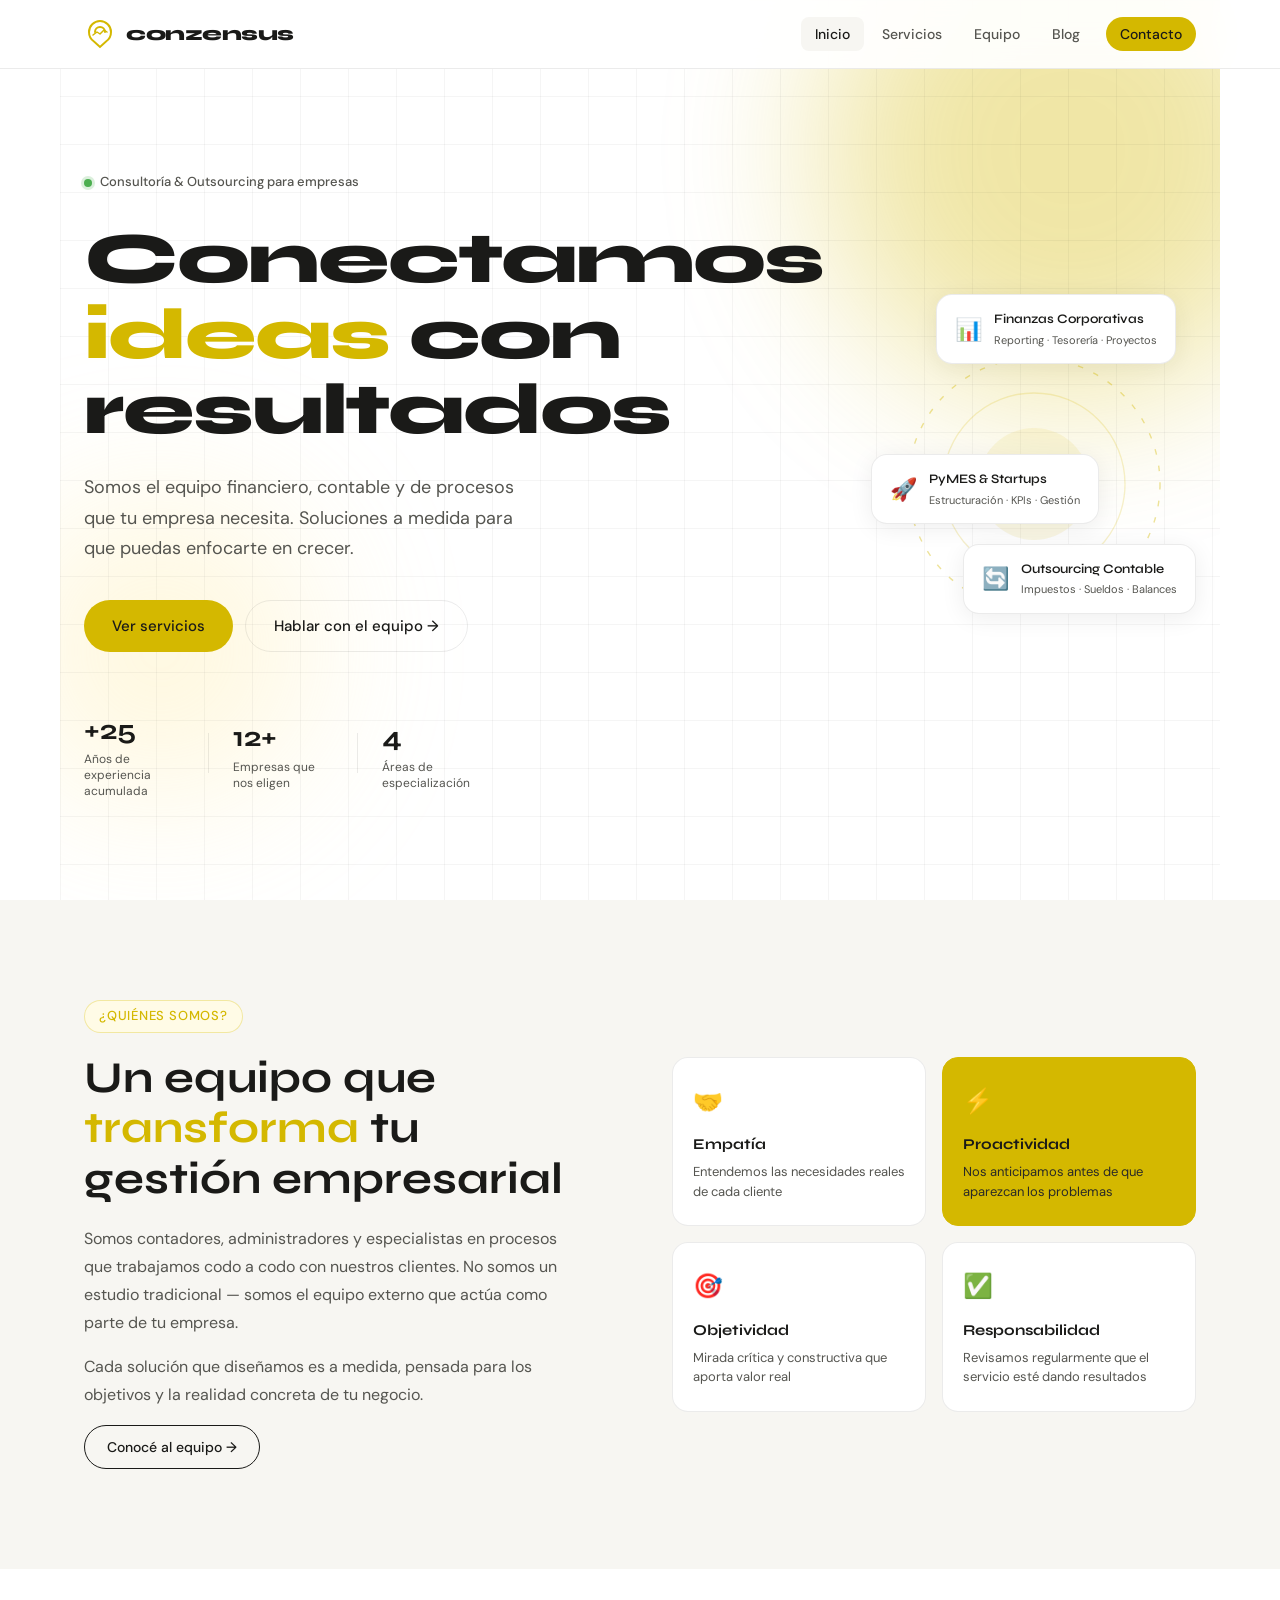
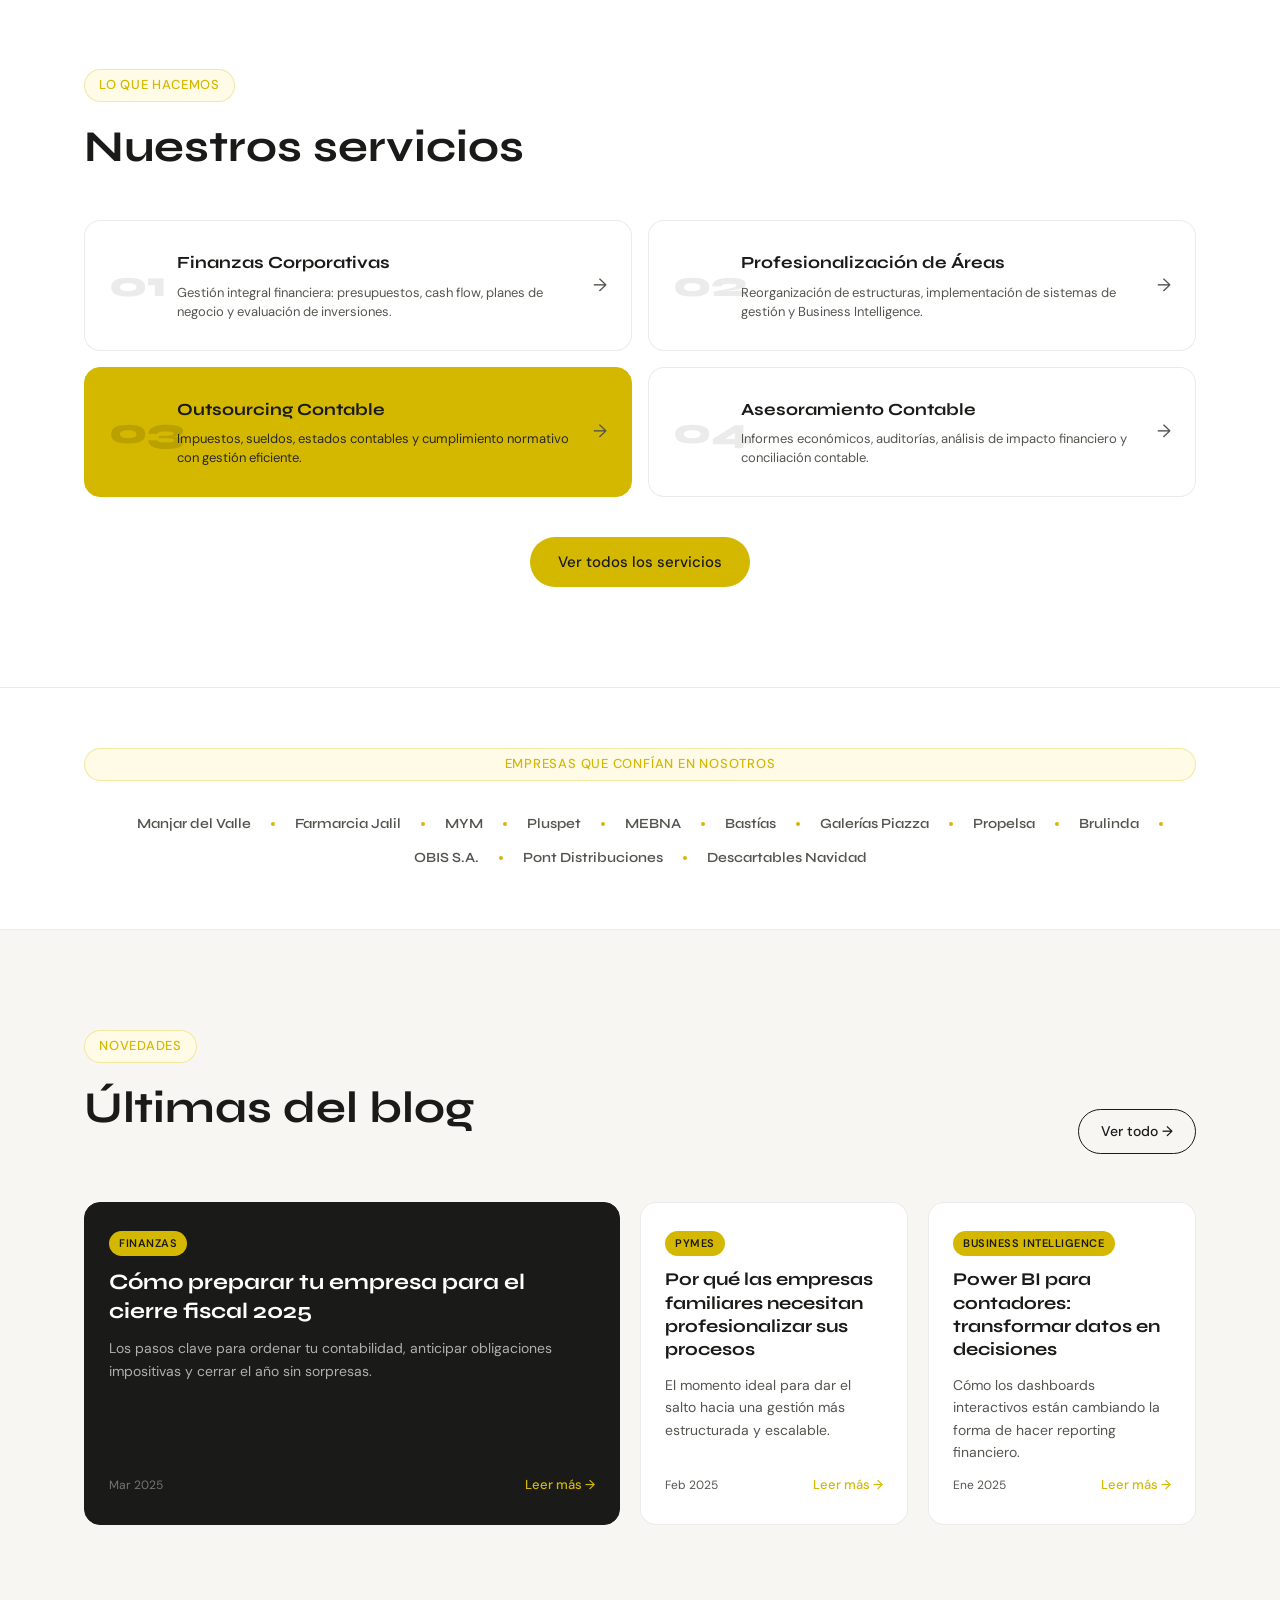
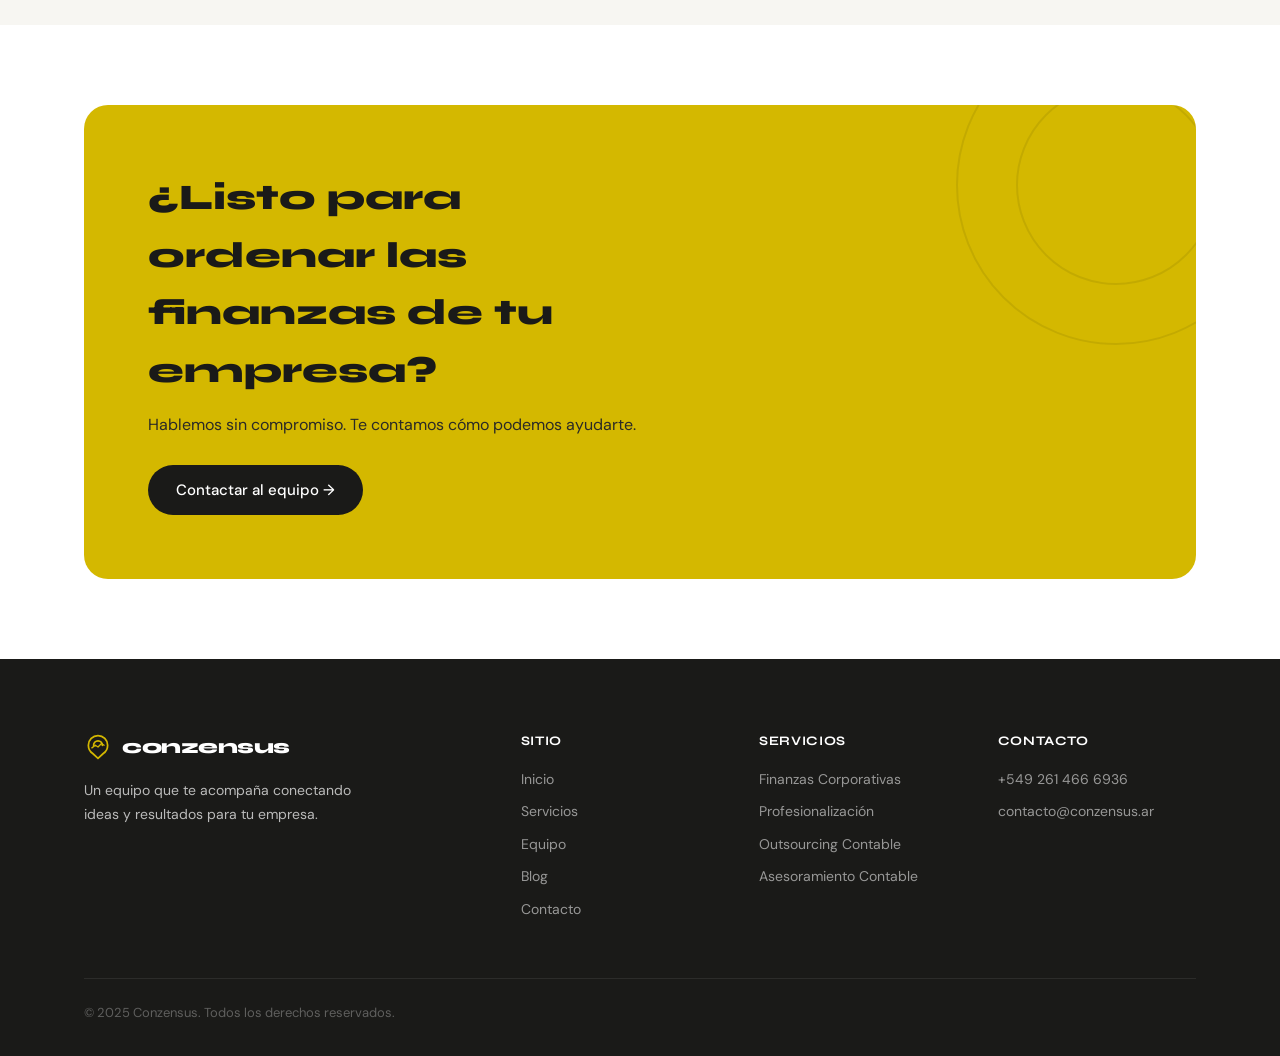
==== commit d4753205: "Update index.html" ====
--- a/index.html
+++ b/index.html
@@ -318,8 +318,8 @@
       </div>
       <div class="footer-contact">
         <h5>Contacto</h5>
-        <a href="tel:+5492617252297">+549 261 725 2297</a>
-        <a href="mailto:info@conzensus.ar">info@conzensus.ar</a>
+        <a href="tel:+5492617252297">+549 261 466 6936</a>
+        <a href="mailto:info@conzensus.ar">contacto@conzensus.ar</a>
       </div>
     </div>
     <div class="footer-bottom">
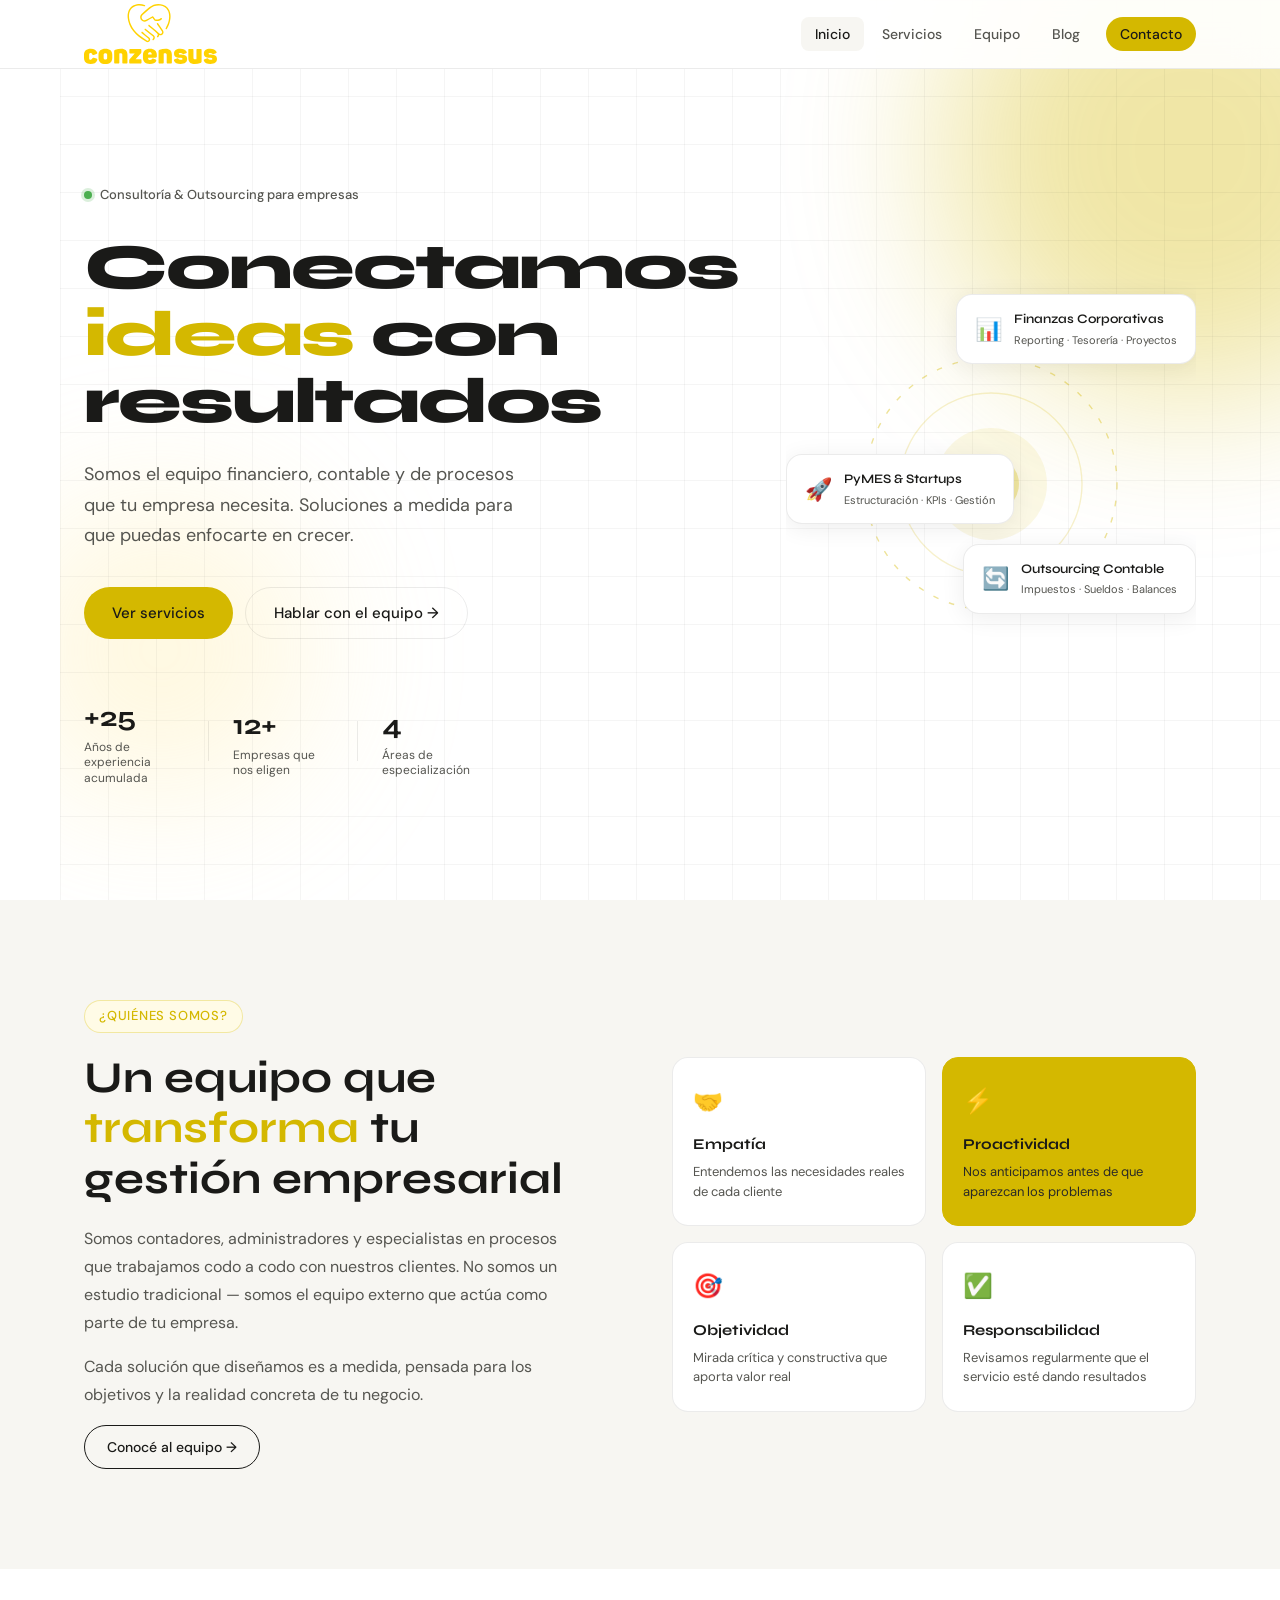
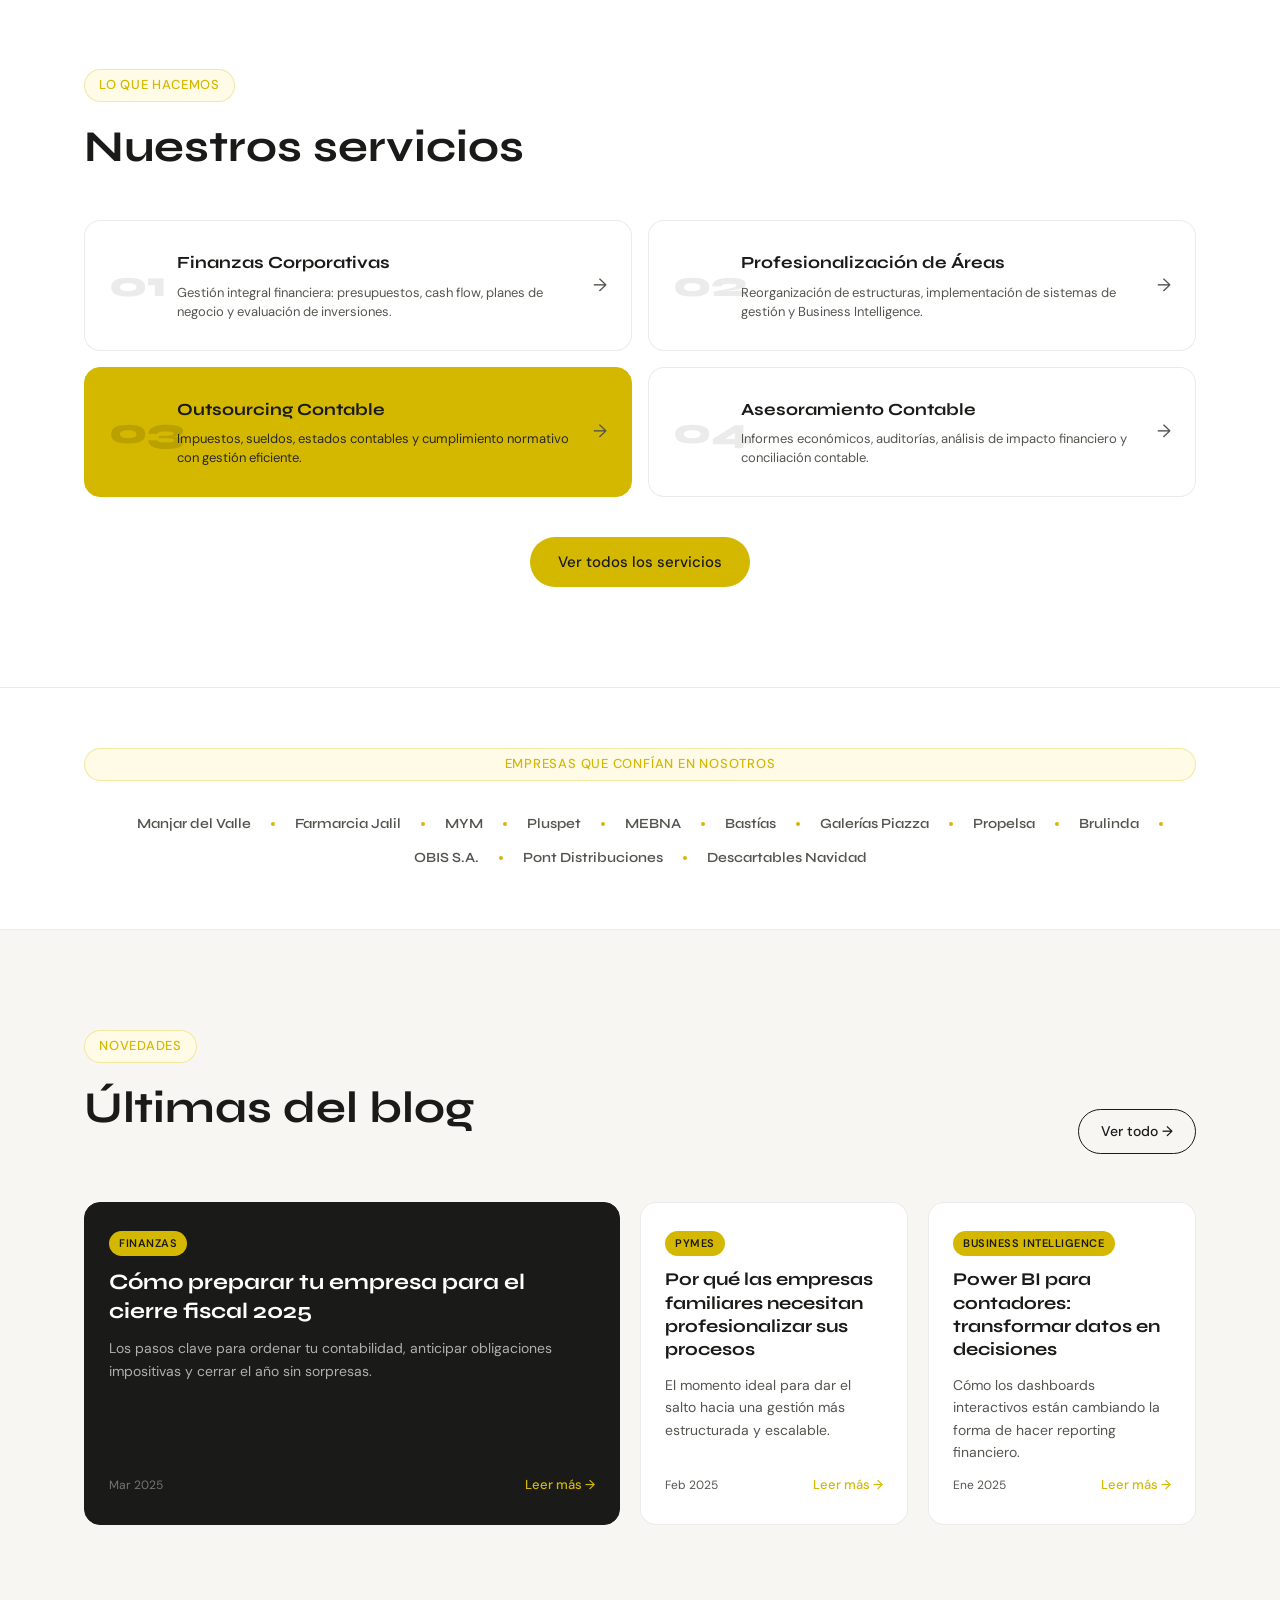
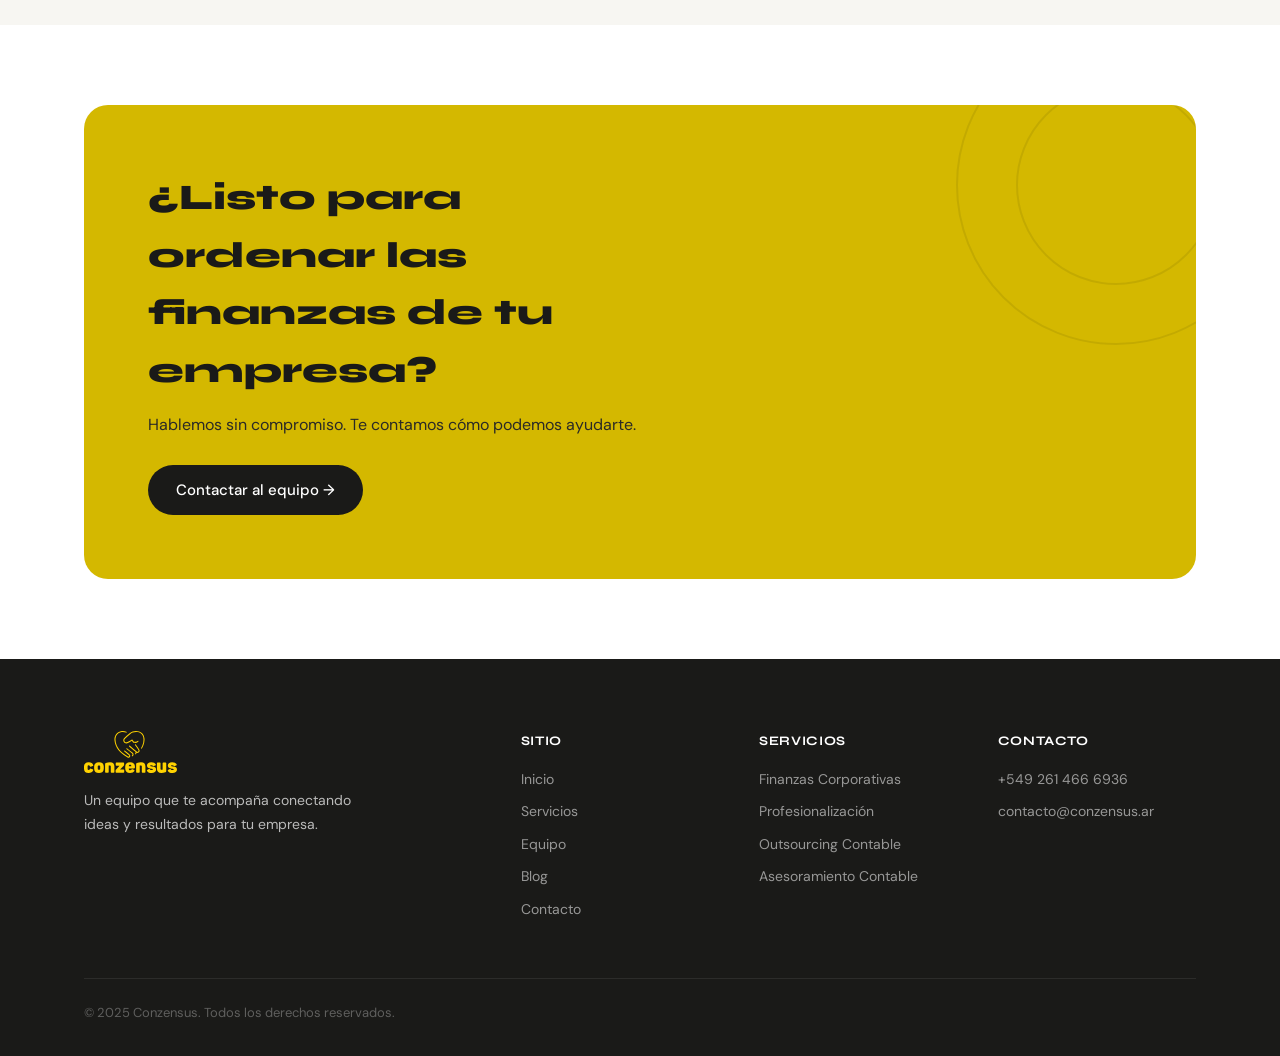
==== commit 5e51b224: "Update index.html" ====
--- a/index.html
+++ b/index.html
@@ -14,13 +14,8 @@
 <!-- NAV -->
 <nav class="nav" id="nav">
   <div class="nav-inner">
-    <a href="index.html" class="logo">
-      <svg width="32" height="32" viewBox="0 0 32 32" fill="none">
-        <path d="M16 3C10 3 5 8 5 14c0 4 2 7.5 5 9.5L16 29l6-5.5c3-2 5-5.5 5-9.5 0-6-5-11-11-11z" stroke="#D4B800" stroke-width="2" fill="none"/>
-        <path d="M11 14c0-2.8 2.2-5 5-5s5 2.2 5 5" stroke="#D4B800" stroke-width="2" stroke-linecap="round"/>
-        <path d="M9 17l4-3 3 2 4-4 3 2" stroke="#D4B800" stroke-width="1.5" stroke-linecap="round" stroke-linejoin="round"/>
-      </svg>
-      <span>conzensus</span>
+    <a href="index.html" class="logo logo-full">
+    <img src="img/logo-conzensus.svg" alt="Conzensus" class="logo-full-mark">
     </a>
     <button class="hamburger" id="hamburger" aria-label="Menú">
       <span></span><span></span><span></span>
@@ -291,13 +286,8 @@
   <div class="container">
     <div class="footer-grid">
       <div class="footer-brand">
-        <a href="index.html" class="logo">
-          <svg width="28" height="28" viewBox="0 0 32 32" fill="none">
-            <path d="M16 3C10 3 5 8 5 14c0 4 2 7.5 5 9.5L16 29l6-5.5c3-2 5-5.5 5-9.5 0-6-5-11-11-11z" stroke="#D4B800" stroke-width="2" fill="none"/>
-            <path d="M11 14c0-2.8 2.2-5 5-5s5 2.2 5 5" stroke="#D4B800" stroke-width="2" stroke-linecap="round"/>
-            <path d="M9 17l4-3 3 2 4-4 3 2" stroke="#D4B800" stroke-width="1.5" stroke-linecap="round" stroke-linejoin="round"/>
-          </svg>
-          <span>conzensus</span>
+        <a href="index.html" class="logo logo-full">
+        <img src="img/logo-conzensus.svg" alt="Conzensus" class="logo-full-mark">
         </a>
         <p>Un equipo que te acompaña conectando ideas y resultados para tu empresa.</p>
       </div>
--- a/styles.css
+++ b/styles.css
@@ -1,10 +1,19 @@
 @import url('https://fonts.googleapis.com/css2?family=Syne:wght@400;600;700;800&family=DM+Sans:ital,wght@0,300;0,400;0,500;1,300&display=swap');
 
-/* ============================================
-   CONZENSUS — MAIN STYLES
-   ============================================ */
-
 *, *::before, *::after { box-sizing: border-box; margin: 0; padding: 0; }
+
+html { scroll-behavior: smooth; overflow-x: hidden; max-width: 100%; }
+
+body {
+  font-family: var(--font-body);
+  font-size: 16px;
+  color: var(--dark);
+  background: var(--white);
+  line-height: 1.6;
+  overflow-x: hidden;
+  max-width: 100vw;
+  position: relative;
+}
 
 :root {
   --yellow: #D4B800;
@@ -24,17 +33,6 @@
   --shadow-lg: 0 16px 48px rgba(0,0,0,0.12);
 }
 
-html { scroll-behavior: smooth; }
-
-body {
-  font-family: var(--font-body);
-  font-size: 16px;
-  color: var(--dark);
-  background: var(--white);
-  line-height: 1.6;
-  overflow-x: hidden;
-}
-
 a { color: inherit; text-decoration: none; }
 img { max-width: 100%; display: block; }
 
@@ -91,24 +89,43 @@
   color: var(--dark); letter-spacing: -0.5px;
 }
 .nav-links { list-style: none; display: flex; align-items: center; gap: 4px; }
-.nav-link {
-  font-size: 14px; font-weight: 500; color: var(--mid);
-  padding: 8px 14px; border-radius: 8px; transition: all 0.15s;
-}
+.nav-link { font-size: 14px; font-weight: 500; color: var(--mid); padding: 8px 14px; border-radius: 8px; transition: all 0.15s; }
 .nav-link:hover, .nav-link.active { color: var(--dark); background: var(--light); }
 .nav-cta { background: var(--yellow) !important; color: var(--dark) !important; margin-left: 8px; border-radius: 100px !important; }
 .nav-cta:hover { background: var(--yellow-light) !important; }
 .hamburger { display: none; flex-direction: column; gap: 5px; background: none; border: none; cursor: pointer; padding: 8px; }
 .hamburger span { display: block; width: 22px; height: 2px; background: var(--dark); border-radius: 2px; transition: all 0.3s; }
 
+/* HERO */
 .hero {
-  min-height: 100vh; padding-top: 68px;
-  display: grid; grid-template-columns: 1fr 1fr; align-items: center;
-  max-width: 1160px; margin: 0 auto; padding-left: 24px; padding-right: 24px;
-  gap: 48px; position: relative; overflow: hidden;
-}
-.hero-bg { position: fixed; inset: 0; z-index: -1; pointer-events: none; }
-.hero-blob { position: absolute; border-radius: 50%; filter: blur(80px); opacity: 0.35; }
+  min-height: 100vh;
+  padding-top: 68px;
+  display: grid;
+  grid-template-columns: 1fr 1fr;
+  align-items: center;
+  max-width: 1160px;
+  margin: 0 auto;
+  padding-left: 24px;
+  padding-right: 24px;
+  gap: 48px;
+  position: relative;
+}
+
+.hero-bg {
+  position: fixed;
+  top: 0; left: 0;
+  width: 100vw;
+  height: 100vh;
+  z-index: -1;
+  pointer-events: none;
+  overflow: hidden;
+}
+.hero-blob {
+  position: absolute;
+  border-radius: 50%;
+  filter: blur(80px);
+  opacity: 0.35;
+}
 .blob-1 { width: 500px; height: 500px; background: var(--yellow); top: -100px; right: -100px; }
 .blob-2 { width: 300px; height: 300px; background: #ffeaa0; bottom: 100px; left: -50px; }
 .hero-grid {
@@ -116,31 +133,42 @@
   background-image: linear-gradient(rgba(0,0,0,0.04) 1px, transparent 1px), linear-gradient(90deg, rgba(0,0,0,0.04) 1px, transparent 1px);
   background-size: 48px 48px;
 }
+
 .hero-inner { padding: 80px 0; }
 .hero-tag { display: inline-flex; align-items: center; gap: 8px; font-size: 13px; font-weight: 500; color: var(--mid); margin-bottom: 28px; }
 .dot { width: 8px; height: 8px; background: #4caf50; border-radius: 50%; box-shadow: 0 0 0 3px rgba(76,175,80,0.2); animation: pulse 2s infinite; }
 @keyframes pulse { 0%, 100% { box-shadow: 0 0 0 3px rgba(76,175,80,0.2); } 50% { box-shadow: 0 0 0 6px rgba(76,175,80,0.1); } }
-.hero-title { font-family: var(--font-display); font-size: clamp(44px, 6vw, 72px); font-weight: 800; line-height: 1.05; letter-spacing: -2px; color: var(--dark); margin-bottom: 24px; }
+
+.hero-title {
+  font-family: var(--font-display);
+  font-size: clamp(36px, 5vw, 68px);
+  font-weight: 800;
+  line-height: 1.05;
+  letter-spacing: -2px;
+  color: var(--dark);
+  margin-bottom: 24px;
+}
 .hero-title em { font-style: normal; color: var(--yellow); }
 .hero-sub { font-size: 18px; color: var(--mid); max-width: 460px; line-height: 1.7; margin-bottom: 36px; }
 .hero-actions { display: flex; gap: 12px; flex-wrap: wrap; margin-bottom: 56px; }
-.hero-stats { display: flex; align-items: center; gap: 24px; }
+.hero-stats { display: flex; align-items: center; gap: 24px; flex-wrap: wrap; }
 .stat-num { display: block; font-family: var(--font-display); font-size: 28px; font-weight: 700; color: var(--dark); }
 .stat-label { display: block; font-size: 12px; color: var(--mid); max-width: 100px; line-height: 1.3; }
 .stat-divider { width: 1px; height: 40px; background: var(--border); }
 
-.hero-visual { position: relative; height: 500px; display: flex; align-items: center; justify-content: center; }
-.hero-circle { width: 280px; height: 280px; animation: spin 30s linear infinite; }
+.hero-visual { position: relative; height: 500px; display: flex; align-items: center; justify-content: center; overflow: hidden; }
+.hero-circle { width: 280px; height: 280px; animation: spin 30s linear infinite; flex-shrink: 0; }
 @keyframes spin { to { transform: rotate(360deg); } }
-.card-float { position: absolute; background: var(--white); border: 1px solid var(--border); border-radius: var(--radius); padding: 14px 18px; display: flex; align-items: center; gap: 12px; box-shadow: var(--shadow); min-width: 220px; animation: float 4s ease-in-out infinite; }
-.card-f1 { top: 60px; right: 20px; animation-delay: 0s; }
-.card-f2 { bottom: 120px; right: 0px; animation-delay: 1.5s; }
-.card-f3 { top: 220px; left: 0px; animation-delay: 0.8s; }
+.card-float { position: absolute; background: var(--white); border: 1px solid var(--border); border-radius: var(--radius); padding: 14px 18px; display: flex; align-items: center; gap: 12px; box-shadow: var(--shadow); min-width: 200px; max-width: 240px; animation: float 4s ease-in-out infinite; }
+.card-f1 { top: 60px; right: 0; animation-delay: 0s; }
+.card-f2 { bottom: 120px; right: 0; animation-delay: 1.5s; }
+.card-f3 { top: 220px; left: 0; animation-delay: 0.8s; }
 @keyframes float { 0%, 100% { transform: translateY(0); } 50% { transform: translateY(-8px); } }
-.cf-icon { font-size: 22px; }
+.cf-icon { font-size: 22px; flex-shrink: 0; }
 .cf-title { font-family: var(--font-display); font-size: 13px; font-weight: 600; }
 .cf-sub { font-size: 11px; color: var(--mid); margin-top: 2px; }
 
+/* ABOUT */
 .about { padding: 100px 0; background: var(--light); }
 .about-grid { display: grid; grid-template-columns: 1fr 1fr; gap: 64px; align-items: center; }
 .about-left { max-width: 480px; }
@@ -153,6 +181,7 @@
 .value-card p { font-size: 13px; color: var(--mid); line-height: 1.5; }
 .value-card.accent p { color: var(--dark-2); }
 
+/* SERVICES */
 .services-preview { padding: 100px 0; }
 .services-grid { display: grid; grid-template-columns: repeat(2, 1fr); gap: 16px; margin-bottom: 40px; }
 .service-card { display: flex; align-items: center; gap: 20px; background: var(--white); border: 1px solid var(--border); border-radius: var(--radius); padding: 28px 24px; transition: all 0.2s; cursor: pointer; }
@@ -160,7 +189,7 @@
 .service-card.sc-yellow { background: var(--yellow); border-color: var(--yellow); }
 .sc-number { font-family: var(--font-display); font-size: 36px; font-weight: 800; color: rgba(0,0,0,0.08); line-height: 1; flex-shrink: 0; width: 48px; }
 .sc-yellow .sc-number { color: rgba(0,0,0,0.12); }
-.sc-content { flex: 1; }
+.sc-content { flex: 1; min-width: 0; }
 .sc-content h3 { font-family: var(--font-display); font-size: 17px; font-weight: 700; margin-bottom: 6px; }
 .sc-content p { font-size: 13px; color: var(--mid); line-height: 1.5; }
 .sc-yellow .sc-content p { color: var(--dark-2); }
@@ -168,12 +197,14 @@
 .service-card:hover .sc-arrow { transform: translateX(4px); color: var(--dark); }
 .services-cta { text-align: center; }
 
+/* CLIENTS */
 .clients { padding: 60px 0; border-top: 1px solid var(--border); border-bottom: 1px solid var(--border); }
 .clients-strip { display: flex; flex-wrap: wrap; justify-content: center; align-items: center; gap: 12px 0; }
 .client-name { font-family: var(--font-display); font-size: 14px; font-weight: 600; color: var(--mid); padding: 0 20px; transition: color 0.2s; }
 .client-name:hover { color: var(--dark); }
 .client-dot { width: 4px; height: 4px; background: var(--yellow); border-radius: 50%; flex-shrink: 0; }
 
+/* BLOG */
 .blog-preview { padding: 100px 0; background: var(--light); }
 .blog-grid { display: grid; grid-template-columns: 2fr 1fr 1fr; gap: 20px; }
 .blog-card { background: var(--white); border: 1px solid var(--border); border-radius: var(--radius); padding: 28px 24px; display: flex; flex-direction: column; gap: 12px; transition: transform 0.2s, box-shadow 0.2s; }
@@ -190,6 +221,7 @@
 .bc-read { font-size: 13px; font-weight: 500; color: var(--yellow); }
 .bc-read:hover { text-decoration: underline; }
 
+/* CTA */
 .cta-section { padding: 80px 0; }
 .cta-box { background: var(--yellow); border-radius: 24px; padding: 64px; display: flex; justify-content: space-between; align-items: center; gap: 32px; overflow: hidden; position: relative; }
 .cta-content { position: relative; z-index: 1; }
@@ -199,6 +231,7 @@
 .c1 { width: 320px; height: 320px; top: -80px; right: -80px; }
 .c2 { width: 200px; height: 200px; top: -20px; right: -20px; }
 
+/* FOOTER */
 .footer { background: var(--dark); color: rgba(255,255,255,0.7); padding: 72px 0 32px; }
 .footer .logo { color: var(--white); margin-bottom: 16px; }
 .footer-grid { display: grid; grid-template-columns: 2fr 1fr 1fr 1fr; gap: 40px; margin-bottom: 48px; }
@@ -208,6 +241,7 @@
 .footer-links a:hover, .footer-contact a:hover { color: var(--yellow); }
 .footer-bottom { border-top: 1px solid rgba(255,255,255,0.08); padding-top: 24px; font-size: 13px; color: rgba(255,255,255,0.3); }
 
+/* PAGES */
 .page-hero { padding: 140px 24px 80px; max-width: 1160px; margin: 0 auto; }
 .page-hero h1 { font-family: var(--font-display); font-size: clamp(36px, 5vw, 60px); font-weight: 800; letter-spacing: -1.5px; margin-bottom: 16px; }
 .page-hero p { font-size: 18px; color: var(--mid); max-width: 560px; line-height: 1.7; }
@@ -226,10 +260,68 @@
 .ss-item p { font-size: 15px; color: var(--mid); line-height: 1.5; }
 
 .team-grid { display: grid; grid-template-columns: repeat(3, 1fr); gap: 24px; padding-bottom: 100px; }
-.team-card { border: 1px solid var(--border); border-radius: var(--radius); overflow: hidden; transition: transform 0.2s, box-shadow 0.2s; }
+.team-card { border: 1px solid var(--border); border-radius: var(--radius); overflow: hidden; transition: transform 0.2s, box-shadow 0.2s; background: var(--white); }
 .team-card:hover { transform: translateY(-6px); box-shadow: var(--shadow-lg); }
-.tc-img { height: 280px; display: flex; align-items: center; justify-content: center; overflow: hidden; position: relative; }
-.tc-initials { position: absolute; font-size: 80px; font-family: var(--font-display); font-weight: 800; color: rgba(0,0,0,0.08); user-select: none; }
+
+.tc-img {
+  height: 280px;
+  position: relative;
+  overflow: hidden;
+  background: var(--light);
+}
+
+.tc-img img {
+  width: 100%;
+  height: 100%;
+  object-fit: cover;
+  object-position: center;
+}
+
+.tc-initials {
+  position: absolute;
+  font-size: 80px;
+  font-family: var(--font-display);
+  font-weight: 800;
+  color: rgba(0,0,0,0.08);
+  user-select: none;
+}
+
+.tc-linkedin {
+  position: absolute;
+  right: 12px;
+  bottom: 12px;
+  width: 38px;
+  height: 38px;
+  border-radius: 50%;
+  background: var(--yellow);
+  color: var(--dark);
+  display: flex;
+  align-items: center;
+  justify-content: center;
+  box-shadow: 0 8px 18px rgba(0,0,0,0.16);
+  opacity: 0;
+  transform: translateY(8px);
+  transition: opacity 0.25s ease, transform 0.25s ease, background 0.2s ease;
+  z-index: 2;
+}
+
+.tc-linkedin:hover {
+  background: var(--yellow-light);
+}
+
+.tc-img:hover .tc-linkedin,
+.team-card:hover .tc-linkedin {
+  opacity: 1;
+  transform: translateY(0);
+}
+
+.tc-linkedin svg {
+  width: 16px;
+  height: 16px;
+  display: block;
+  fill: currentColor;
+}
+
 .tc-body { padding: 24px; }
 .tc-role { font-size: 12px; font-weight: 600; letter-spacing: 0.05em; text-transform: uppercase; color: var(--yellow); margin-bottom: 4px; }
 .tc-name { font-family: var(--font-display); font-size: 20px; font-weight: 700; margin-bottom: 12px; }
@@ -263,11 +355,12 @@
 .form-row { display: grid; grid-template-columns: 1fr 1fr; gap: 16px; }
 .form-group { display: flex; flex-direction: column; gap: 8px; margin-bottom: 16px; }
 .form-group label { font-size: 13px; font-weight: 500; color: var(--mid); }
-.form-group input, .form-group select, .form-group textarea { font-family: var(--font-body); font-size: 15px; padding: 12px 16px; border: 1.5px solid var(--border); border-radius: var(--radius-sm); background: var(--white); color: var(--dark); outline: none; transition: border-color 0.2s; }
+.form-group input, .form-group select, .form-group textarea { font-family: var(--font-body); font-size: 15px; padding: 12px 16px; border: 1.5px solid var(--border); border-radius: var(--radius-sm); background: var(--white); color: var(--dark); outline: none; transition: border-color 0.2s; width: 100%; }
 .form-group input:focus, .form-group select:focus, .form-group textarea:focus { border-color: var(--yellow); }
 .form-group textarea { resize: vertical; min-height: 120px; }
 .form-submit { width: 100%; padding: 15px; font-size: 16px; margin-top: 8px; }
 
+/* RESPONSIVE */
 @media (max-width: 960px) {
   .hero { grid-template-columns: 1fr; min-height: auto; padding-top: 120px; padding-bottom: 60px; }
   .hero-visual { display: none; }
@@ -284,12 +377,39 @@
   .nav-links.open { display: flex; }
   .hamburger { display: flex; }
   .hero-stats { flex-wrap: wrap; gap: 16px; }
-  .cta-box { padding: 40px 32px; flex-direction: column; }
+  .cta-box { padding: 40px 24px; flex-direction: column; }
   .form-row { grid-template-columns: 1fr; }
   .blog-full-grid, .team-grid { grid-template-columns: 1fr; }
   .footer-grid { grid-template-columns: 1fr; }
   .ss-label { position: static; }
+  .hero-title { letter-spacing: -1px; }
+
+  .tc-img {
+    height: 260px;
+  }
+
+  .tc-linkedin {
+    opacity: 1;
+    transform: translateY(0);
+  }
 }
 
 main, .hero, .page-hero { animation: fadeInUp 0.5s ease both; }
 @keyframes fadeInUp { from { opacity: 0; transform: translateY(16px); } to { opacity: 1; transform: translateY(0); } }
+
+/* LOGO FULL (SVG) */
+.logo.logo-full {
+  display: flex;
+  align-items: center;
+}
+
+.logo-full-mark {
+  display: block;
+  height: 60px;
+  width: auto;
+}
+
+/* Footer más chico */
+.footer .logo-full-mark {
+  height: 42px;
+}
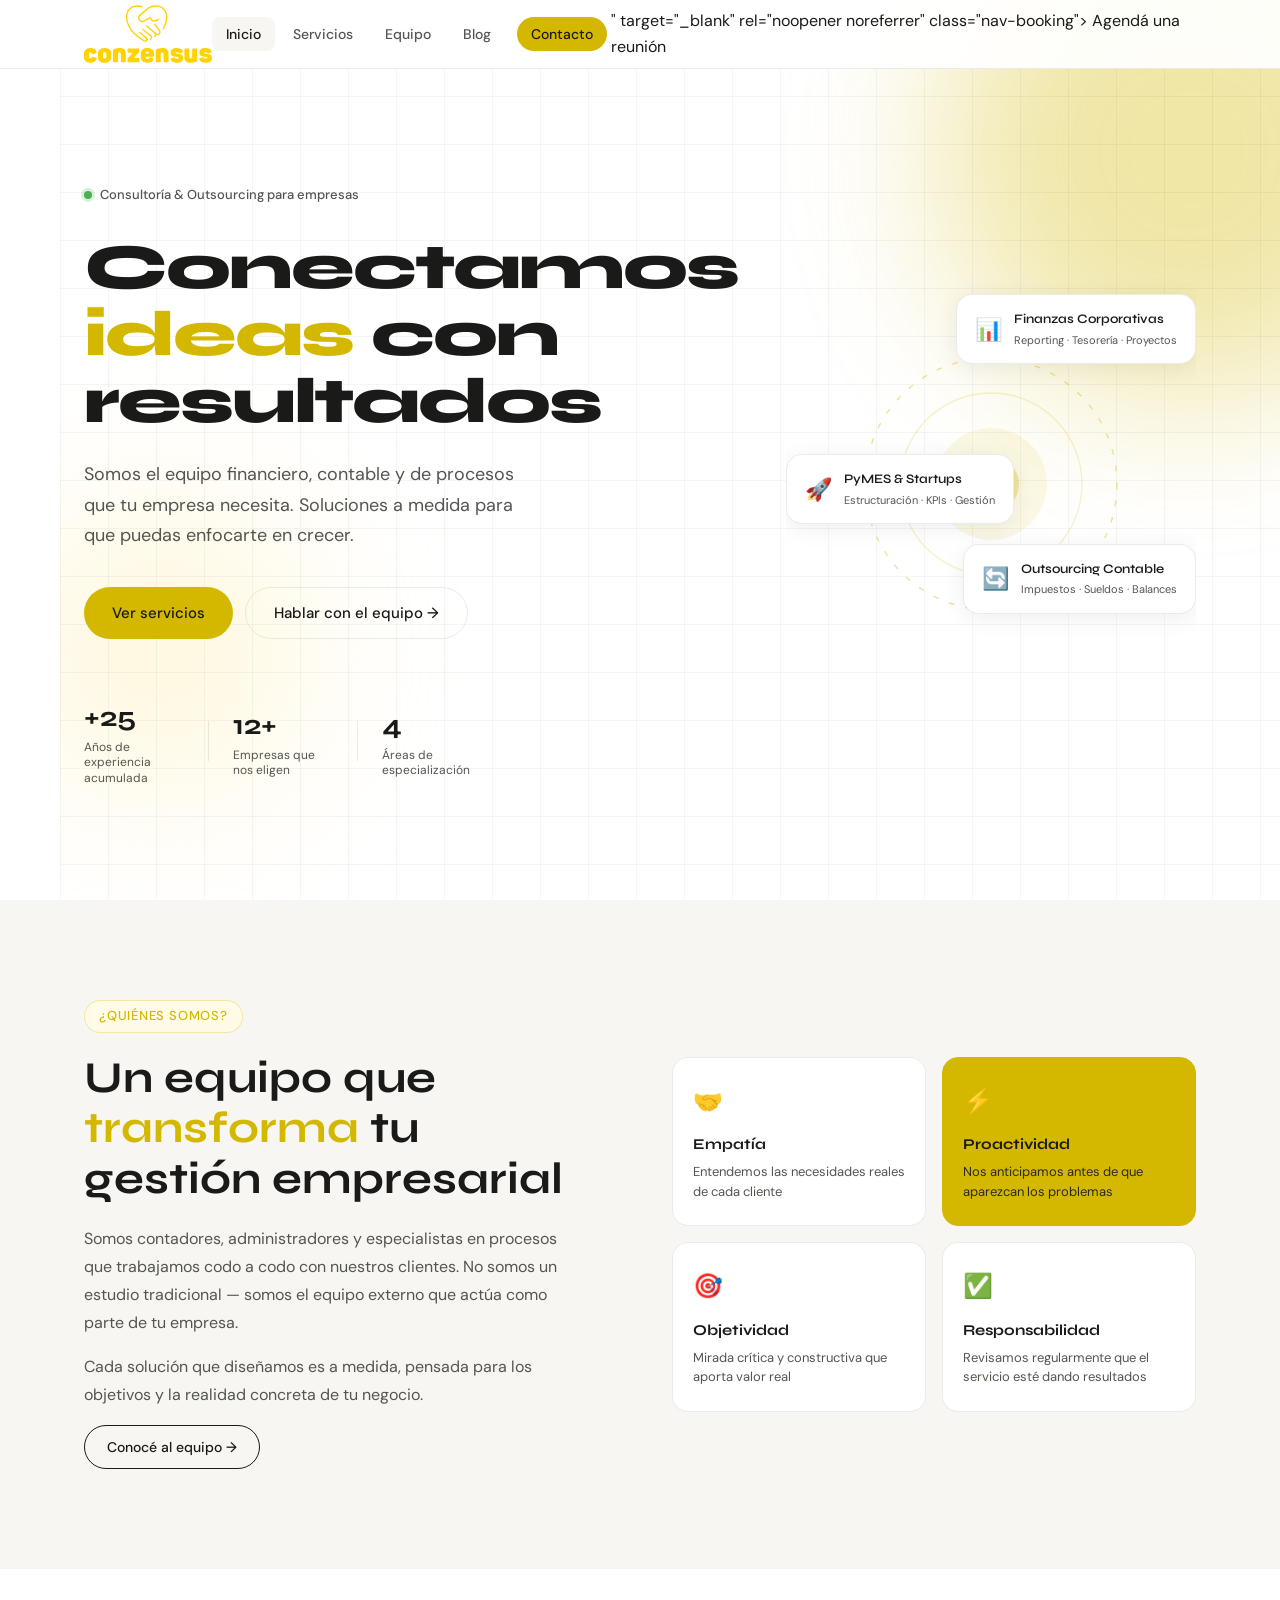
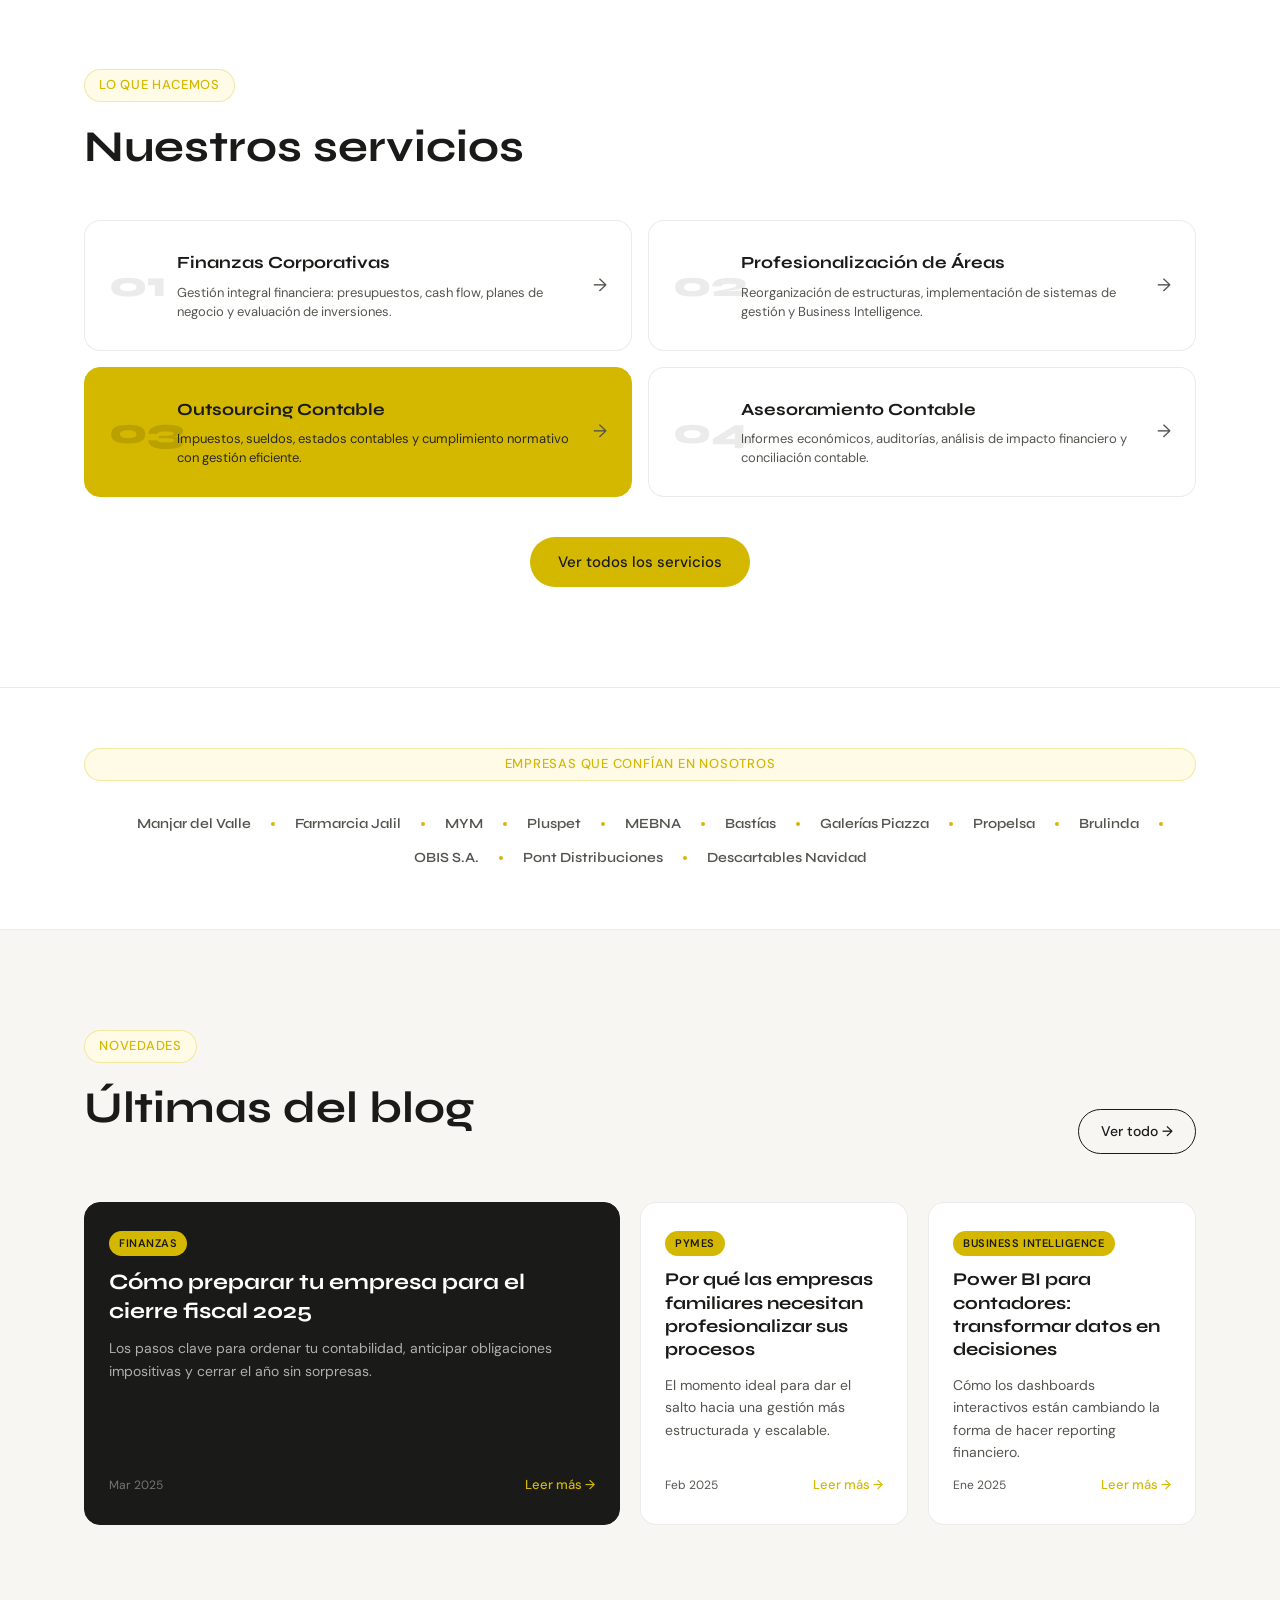
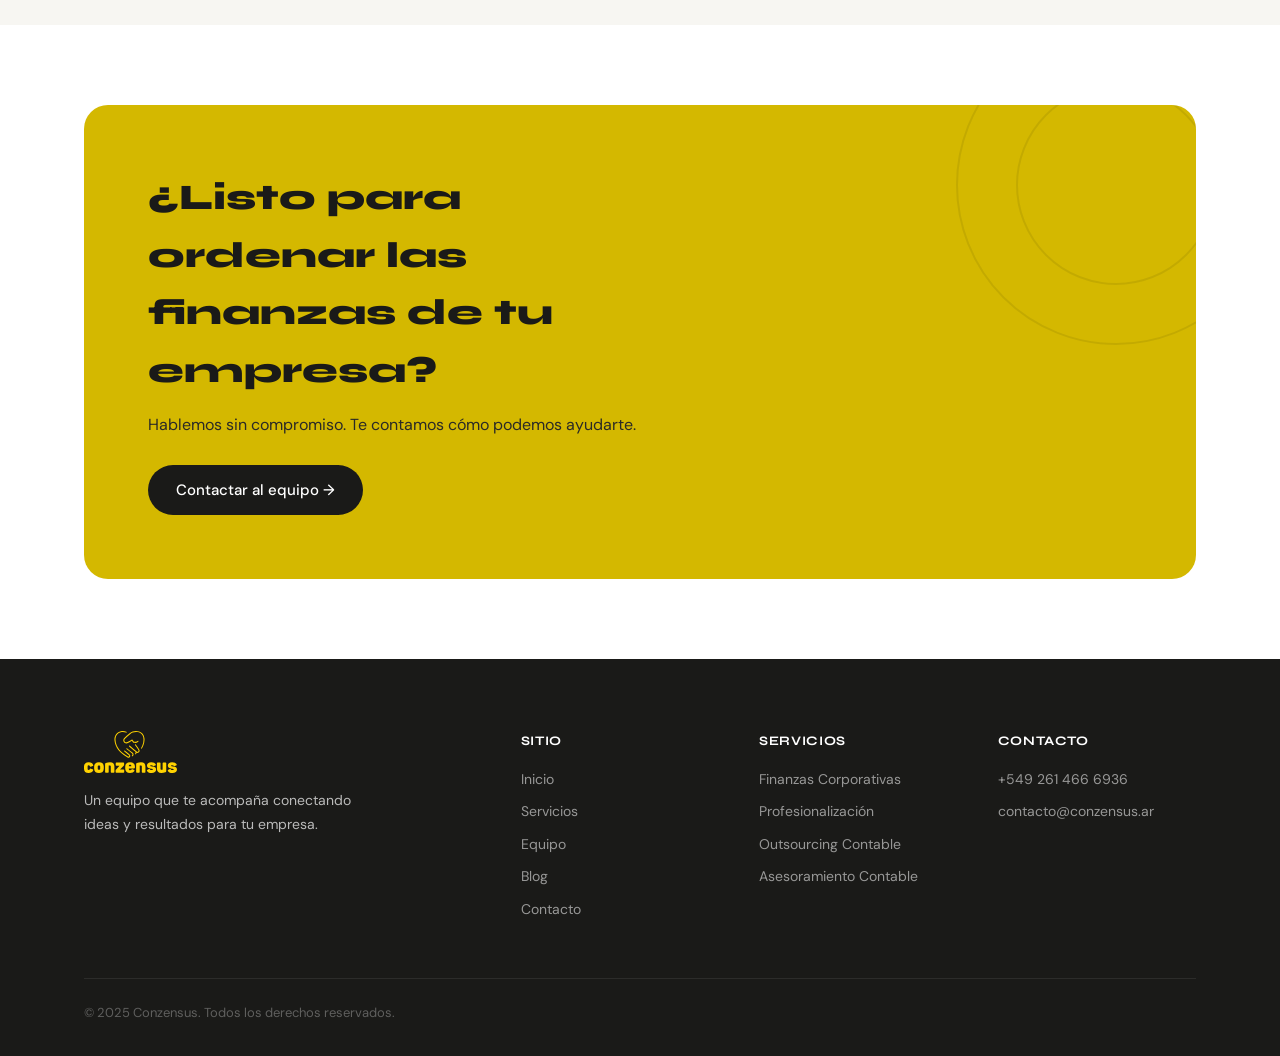
==== commit e66ad067: "Update index.html" ====
--- a/index.html
+++ b/index.html
@@ -26,6 +26,27 @@
       <li><a href="equipo.html" class="nav-link">Equipo</a></li>
       <li><a href="blog.html" class="nav-link">Blog</a></li>
       <li><a href="contacto.html" class="nav-link nav-cta">Contacto</a></li>
+      <li>
+      <a href="<!-- Google Calendar Appointment Scheduling begin -->
+<link href="https://calendar.google.com/calendar/scheduling-button-script.css" rel="stylesheet">
+<script src="https://calendar.google.com/calendar/scheduling-button-script.js" async></script>
+<script>
+(function() {
+  var target = document.currentScript;
+  window.addEventListener('load', function() {
+    calendar.schedulingButton.load({
+      url: 'https://calendar.google.com/calendar/appointments/schedules/AcZssZ0dQAZlpY0D4k2pWkt3N8kASw7nlkZzEgkNfyfZdUxSKBVDIQdqWvR7NGJXZCdHrRFBotVoZxny?gv=true',
+      color: '#F6BF26',
+      label: 'Programar una cita',
+      target,
+    });
+  });
+})();
+</script>
+<!-- end Google Calendar Appointment Scheduling -->" target="_blank" rel="noopener noreferrer" class="nav-booking">
+      Agendá una reunión
+      </a>
+      </li>
     </ul>
   </div>
 </nav>
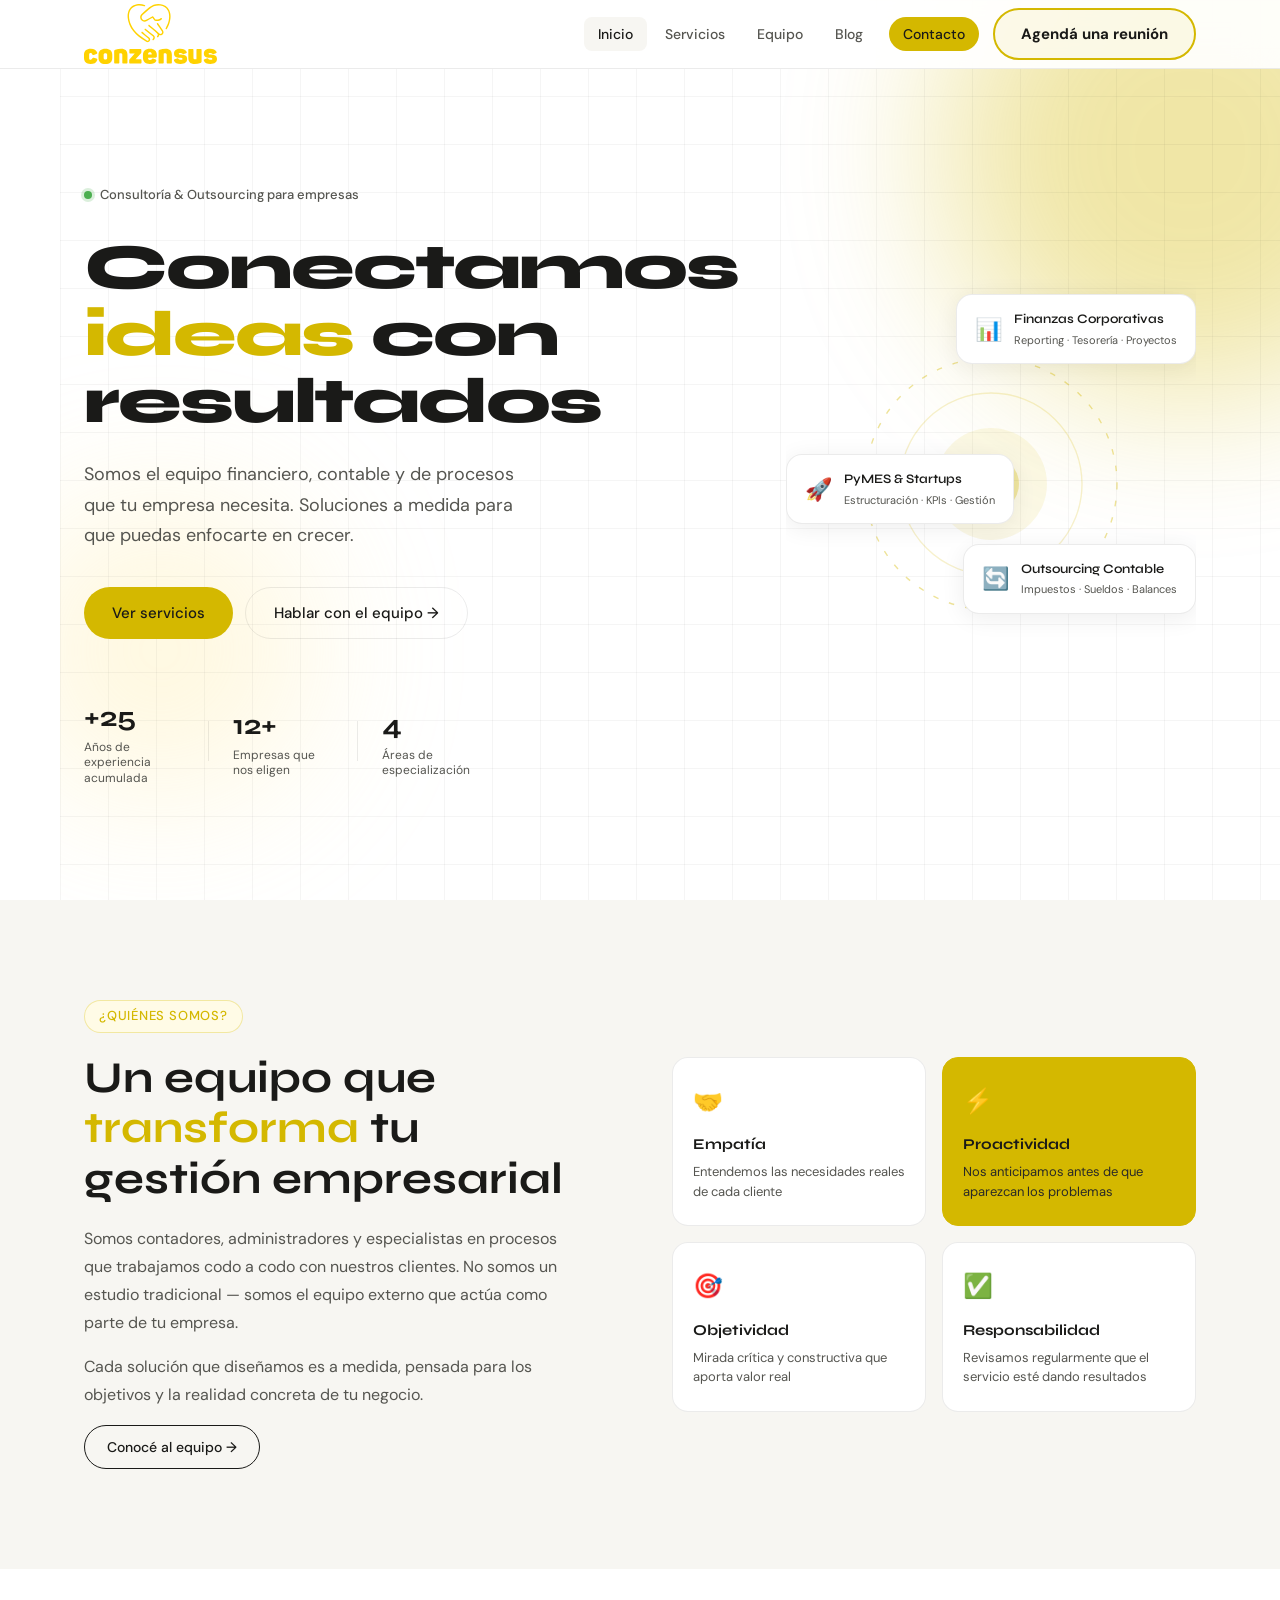
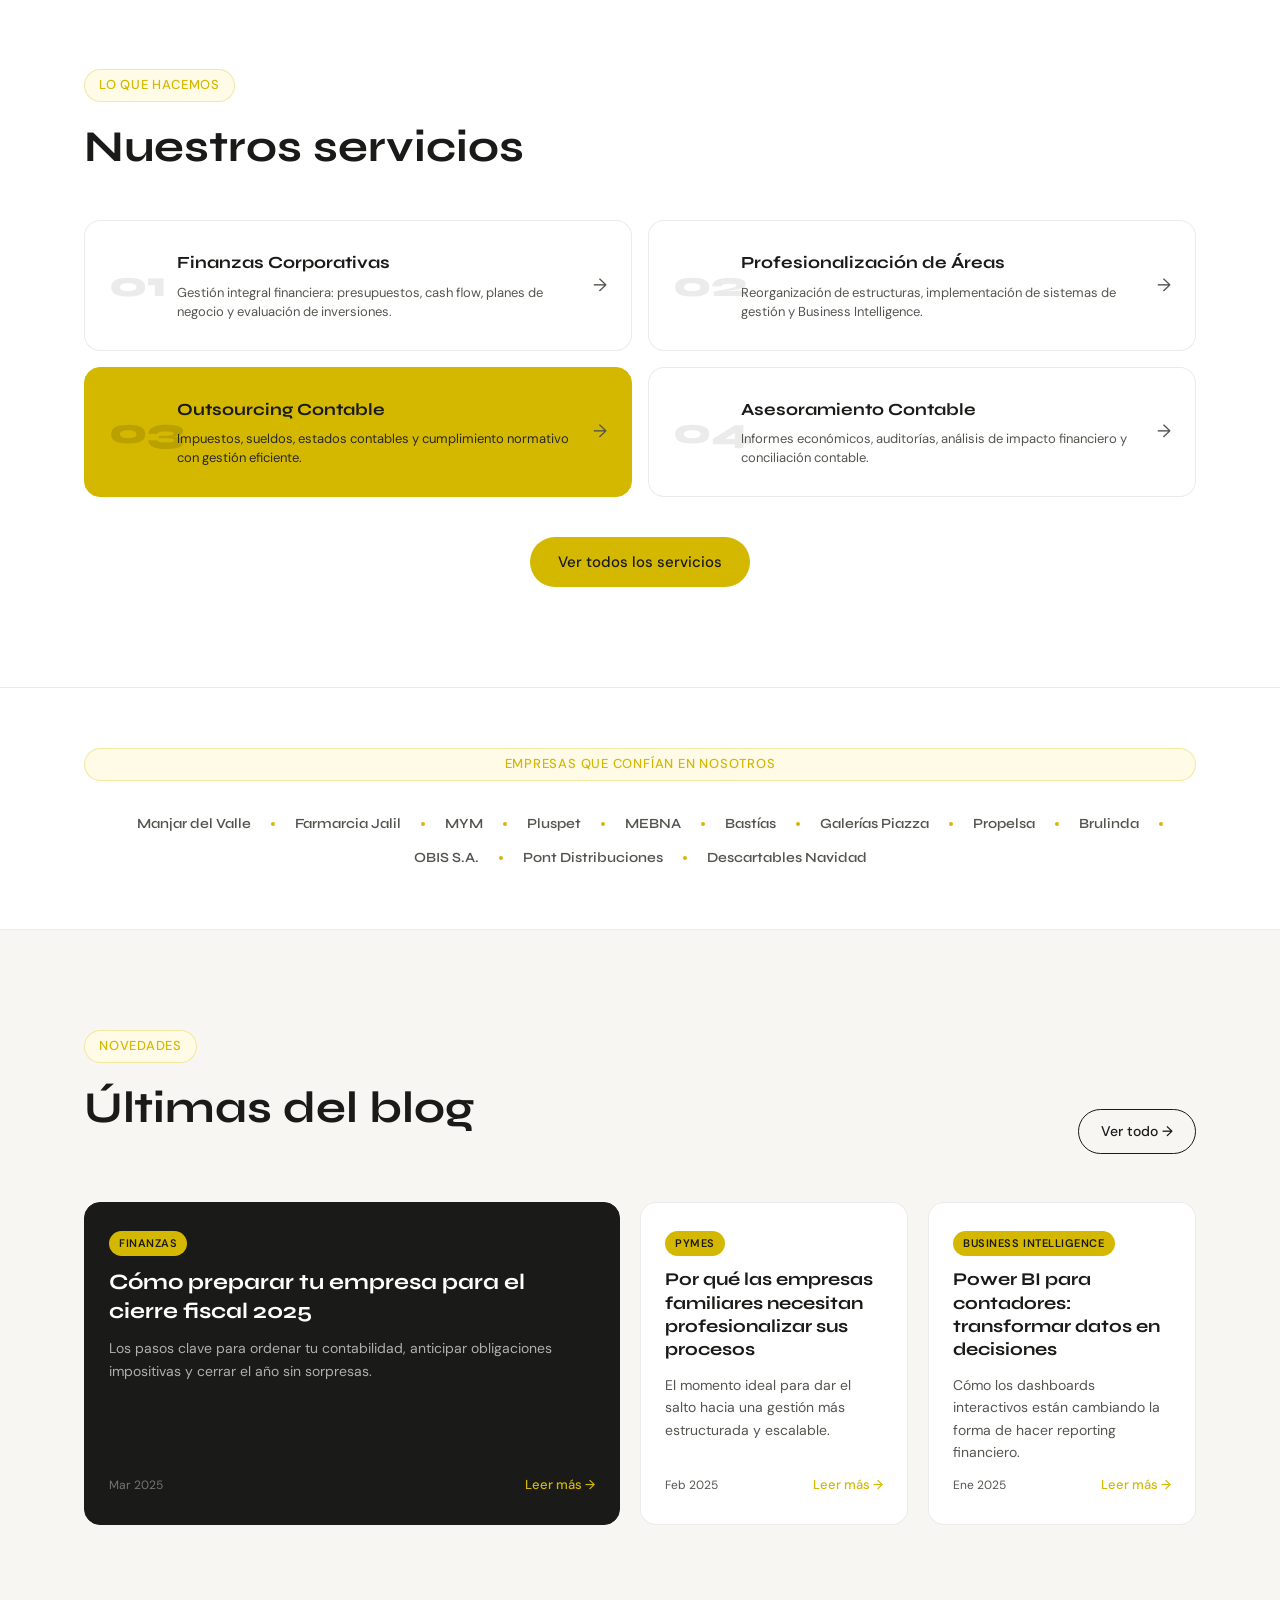
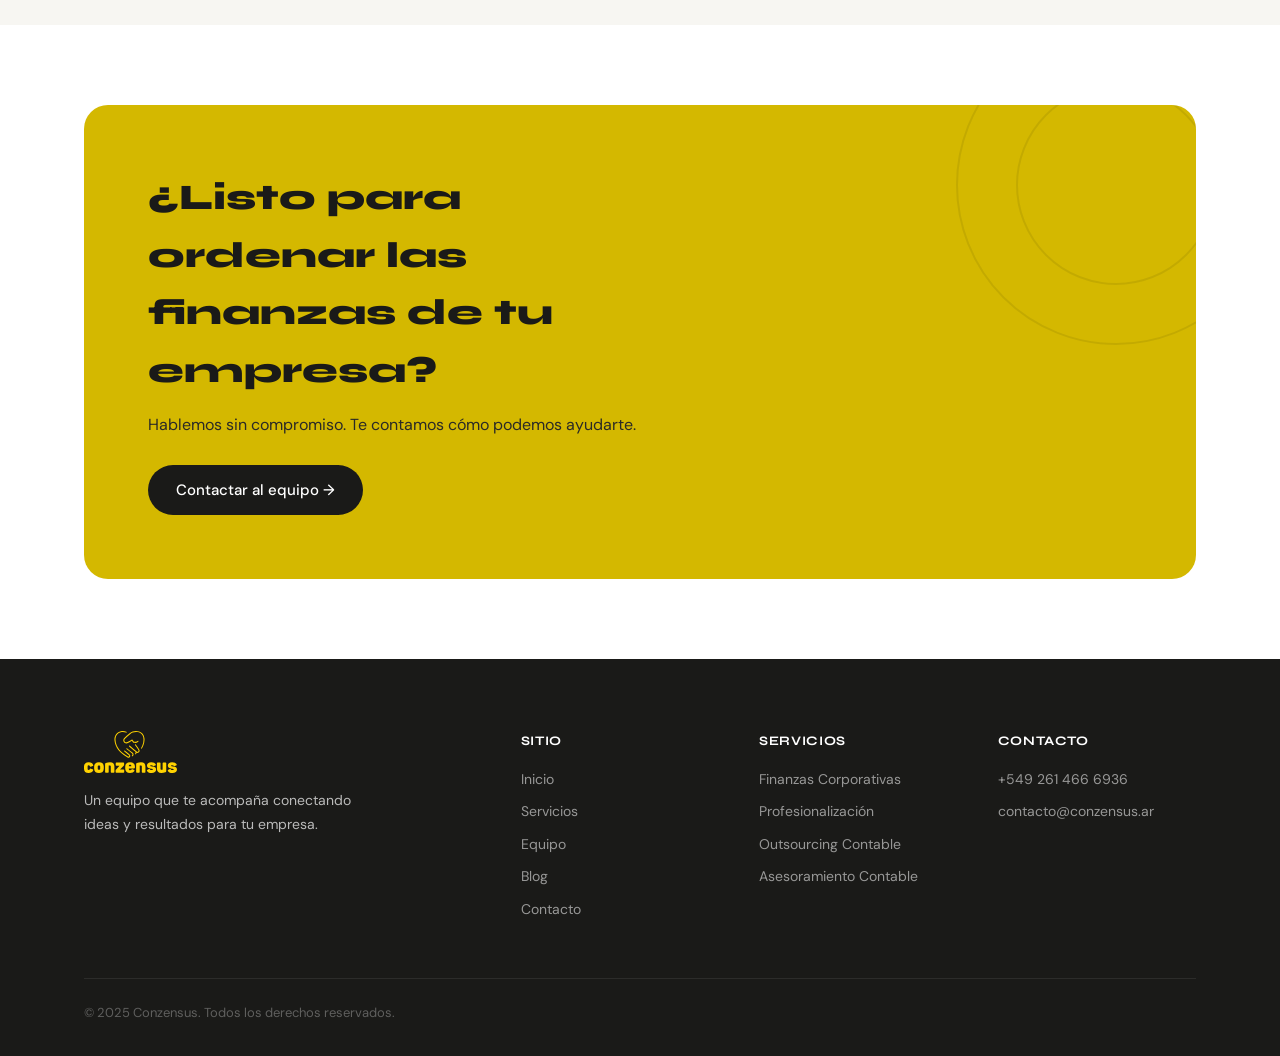
==== commit e1fc514f: "Update index.html" ====
--- a/index.html
+++ b/index.html
@@ -27,23 +27,10 @@
       <li><a href="blog.html" class="nav-link">Blog</a></li>
       <li><a href="contacto.html" class="nav-link nav-cta">Contacto</a></li>
       <li>
-      <a href="<!-- Google Calendar Appointment Scheduling begin -->
-<link href="https://calendar.google.com/calendar/scheduling-button-script.css" rel="stylesheet">
-<script src="https://calendar.google.com/calendar/scheduling-button-script.js" async></script>
-<script>
-(function() {
-  var target = document.currentScript;
-  window.addEventListener('load', function() {
-    calendar.schedulingButton.load({
-      url: 'https://calendar.google.com/calendar/appointments/schedules/AcZssZ0dQAZlpY0D4k2pWkt3N8kASw7nlkZzEgkNfyfZdUxSKBVDIQdqWvR7NGJXZCdHrRFBotVoZxny?gv=true',
-      color: '#F6BF26',
-      label: 'Programar una cita',
-      target,
-    });
-  });
-})();
-</script>
-<!-- end Google Calendar Appointment Scheduling -->" target="_blank" rel="noopener noreferrer" class="nav-booking">
+      <a href="https://calendar.google.com/calendar/appointments/schedules/AcZssZ0dQAZlpY0D4k2pWkt3N8kASw7nlkZzEgkNfyfZdUxSKBVDIQdqWvR7NGJXZCdHrRFBotVoZxny?gv=true"
+       target="_blank"
+       rel="noopener noreferrer"
+       class="nav-booking">
       Agendá una reunión
       </a>
       </li>
--- a/styles.css
+++ b/styles.css
@@ -413,3 +413,25 @@
 .footer .logo-full-mark {
   height: 42px;
 }
+.nav-booking {
+  display: inline-flex;
+  align-items: center;
+  justify-content: center;
+  min-height: 52px;
+  padding: 0 26px;
+  border-radius: 999px;
+  border: 2px solid var(--yellow);
+  color: var(--dark);
+  background: rgba(212,184,0,0.08);
+  font-size: 15px;
+  font-weight: 700;
+  white-space: nowrap;
+  transition: all 0.2s ease;
+  margin-left: 10px;
+}
+
+.nav-booking:hover {
+  background: var(--yellow);
+  color: var(--dark);
+  box-shadow: 0 8px 24px rgba(212,184,0,0.22);
+}
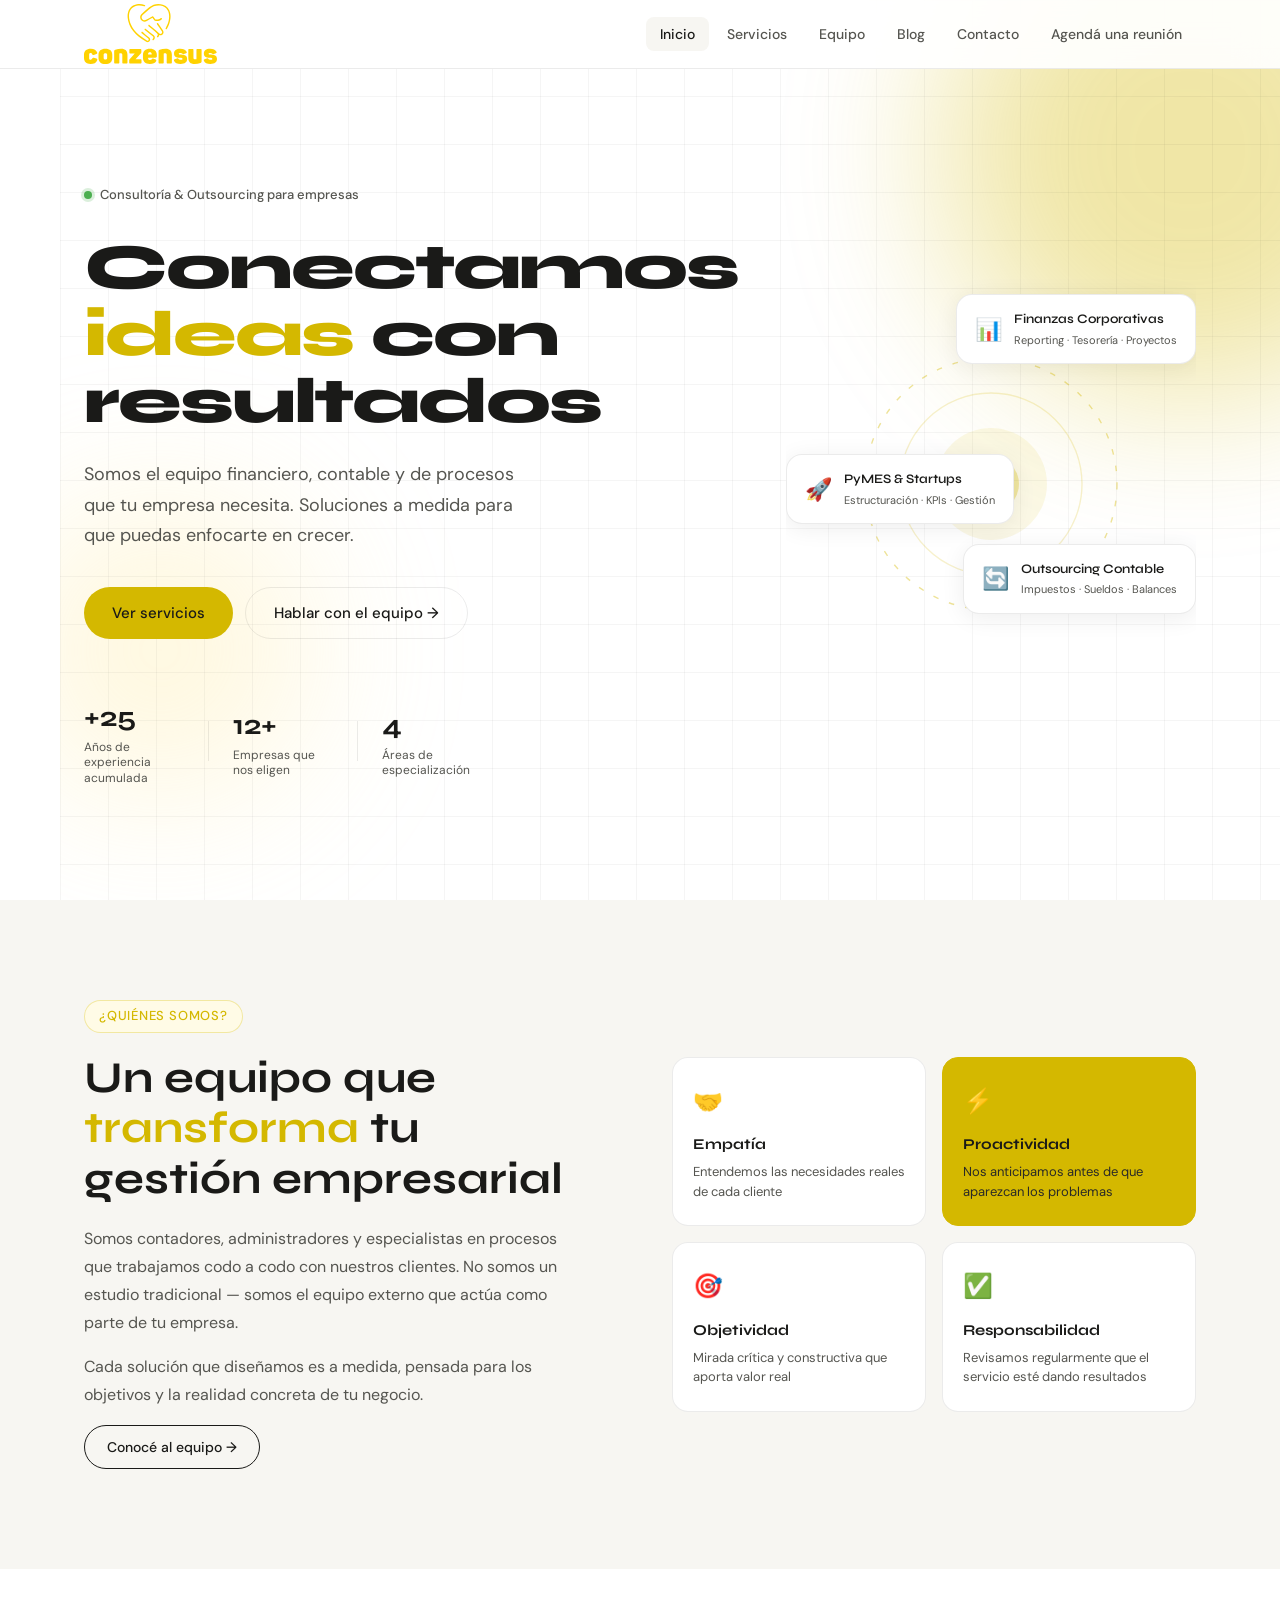
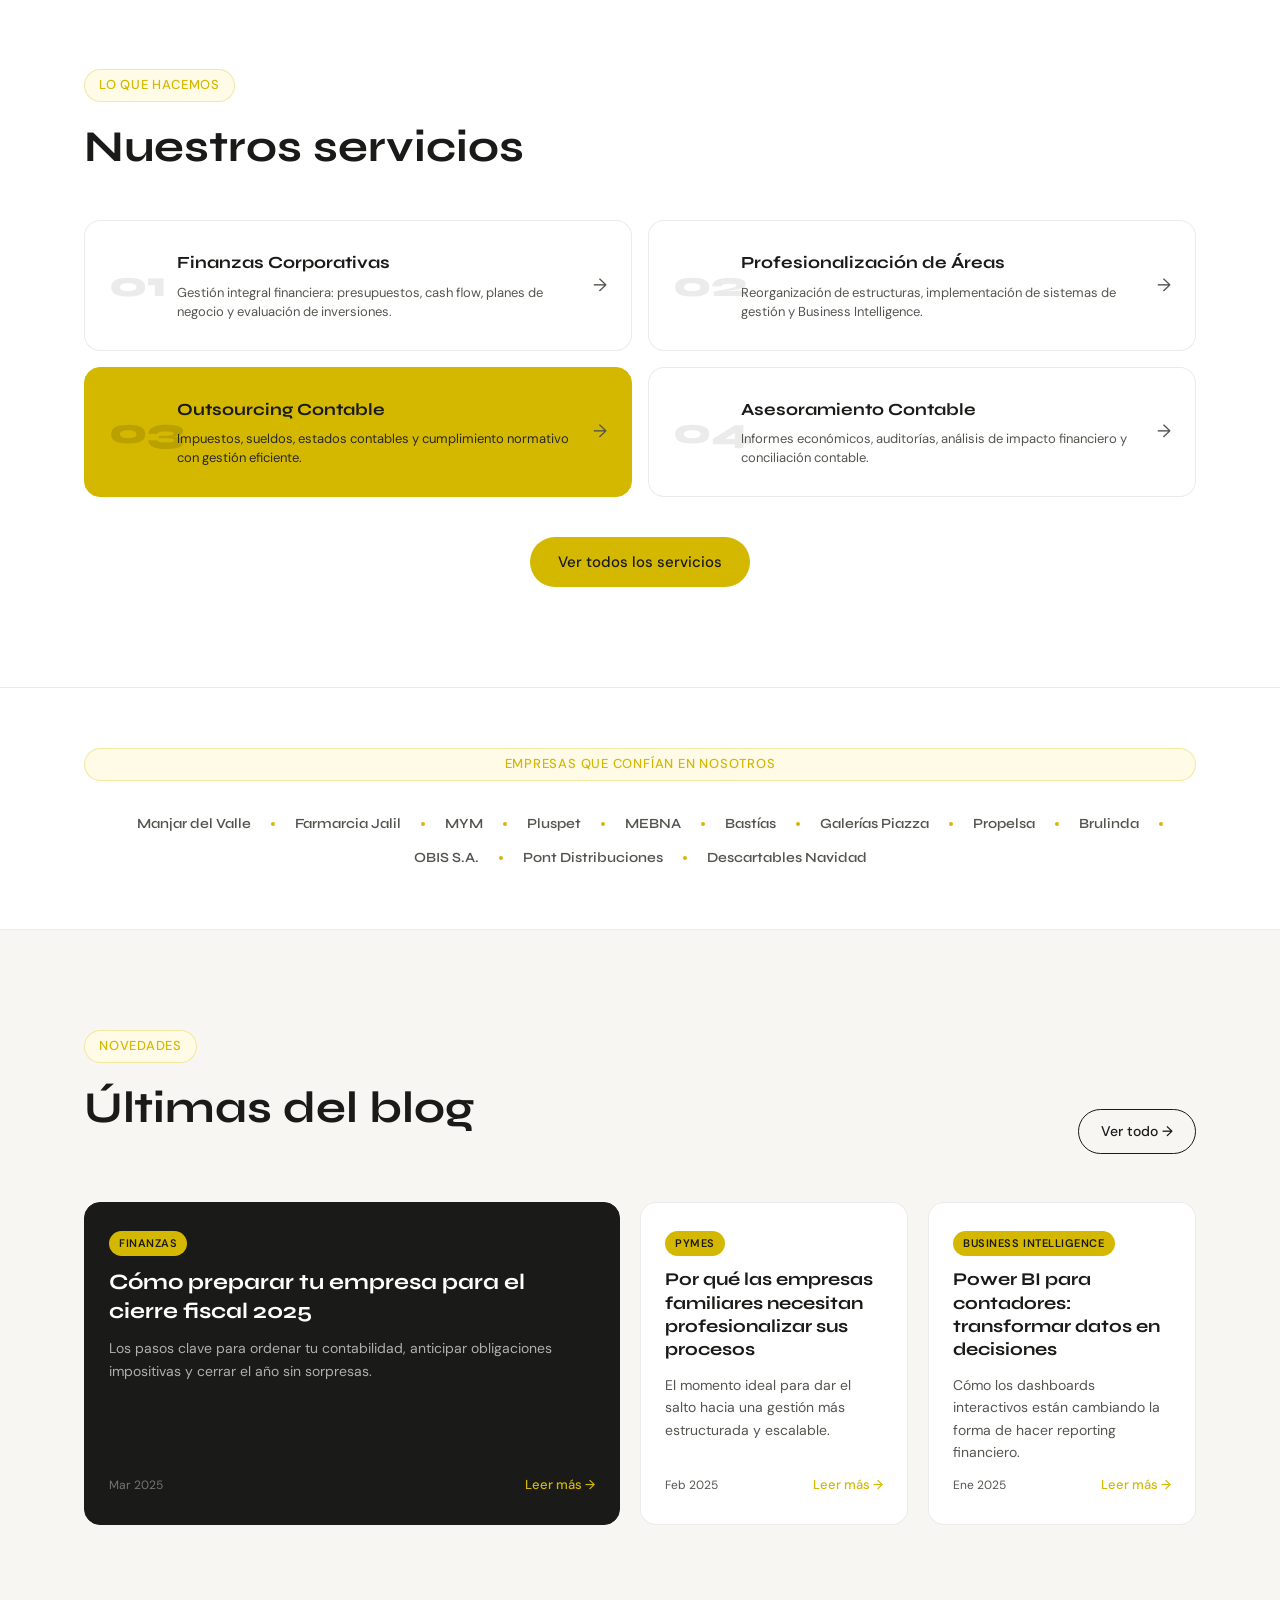
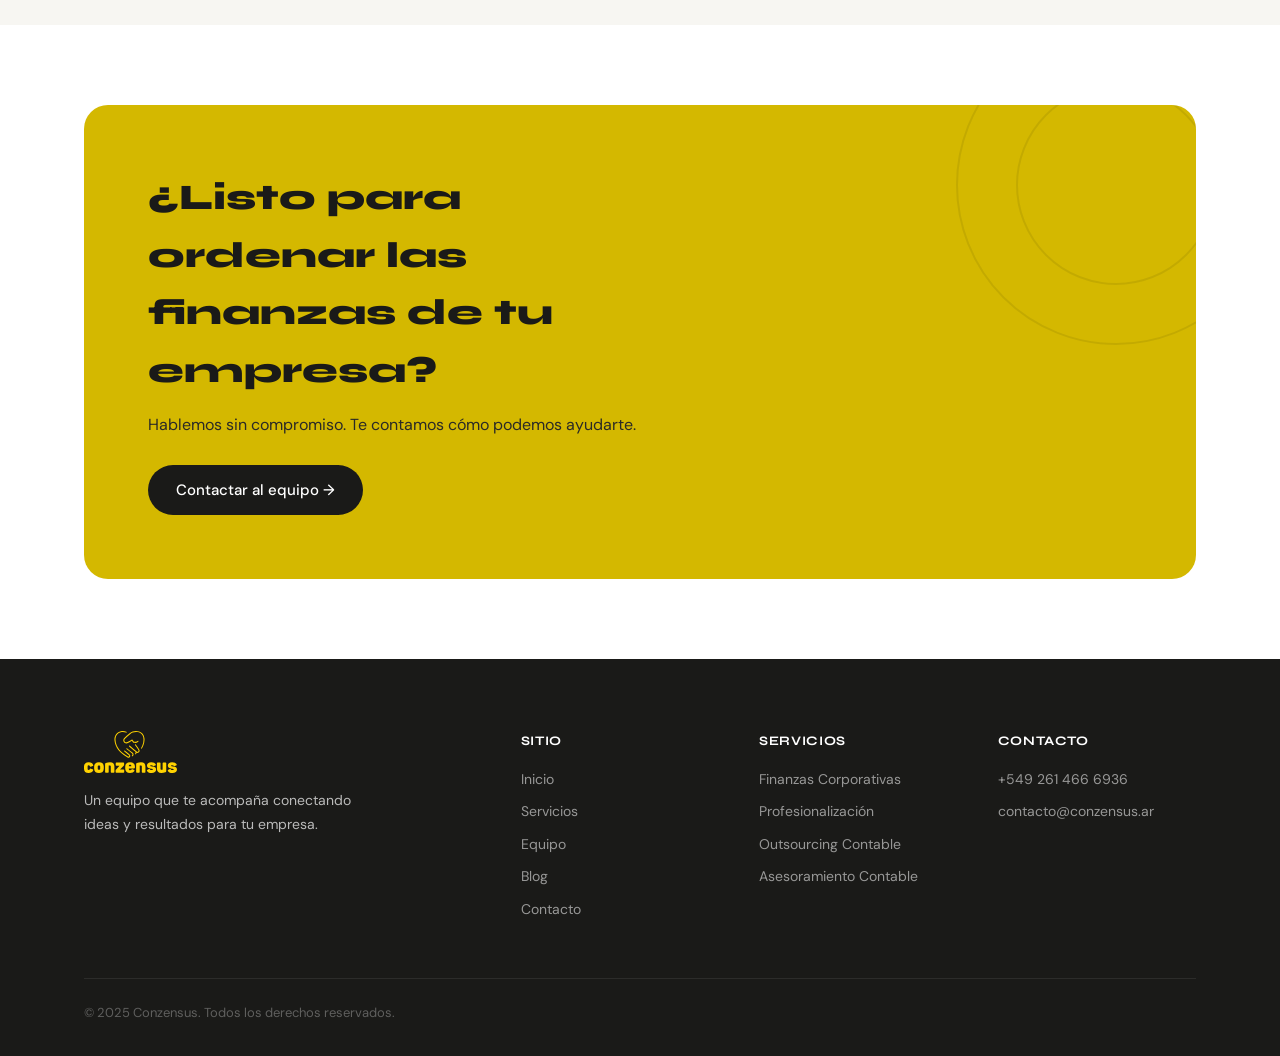
==== commit b76a0ba8: "Update index.html" ====
--- a/index.html
+++ b/index.html
@@ -25,15 +25,8 @@
       <li><a href="servicios.html" class="nav-link">Servicios</a></li>
       <li><a href="equipo.html" class="nav-link">Equipo</a></li>
       <li><a href="blog.html" class="nav-link">Blog</a></li>
-      <li><a href="contacto.html" class="nav-link nav-cta">Contacto</a></li>
-      <li>
-      <a href="https://calendar.google.com/calendar/appointments/schedules/AcZssZ0dQAZlpY0D4k2pWkt3N8kASw7nlkZzEgkNfyfZdUxSKBVDIQdqWvR7NGJXZCdHrRFBotVoZxny?gv=true"
-       target="_blank"
-       rel="noopener noreferrer"
-       class="nav-booking">
-      Agendá una reunión
-      </a>
-      </li>
+      <li><a href="contacto.html" class="nav-link">Contacto</a></li>
+      <li><a href="contacto.html#agenda" class="nav-link">Agendá una reunión</a></li>
     </ul>
   </div>
 </nav>
--- a/styles.css
+++ b/styles.css
@@ -413,25 +413,24 @@
 .footer .logo-full-mark {
   height: 42px;
 }
+/* BOTON AGENDAR REUNION EN NAV */
 .nav-booking {
   display: inline-flex;
   align-items: center;
   justify-content: center;
-  min-height: 52px;
-  padding: 0 26px;
+  height: 46px;
+  padding: 0 20px;
   border-radius: 999px;
-  border: 2px solid var(--yellow);
+  background: var(--yellow);
   color: var(--dark);
-  background: rgba(212,184,0,0.08);
-  font-size: 15px;
+  font-size: 14px;
   font-weight: 700;
   white-space: nowrap;
   transition: all 0.2s ease;
-  margin-left: 10px;
+  margin-left: 8px;
 }
 
 .nav-booking:hover {
-  background: var(--yellow);
-  color: var(--dark);
-  box-shadow: 0 8px 24px rgba(212,184,0,0.22);
-}
+  transform: translateY(-1px);
+  box-shadow: 0 6px 18px rgba(212,184,0,0.35);
+}
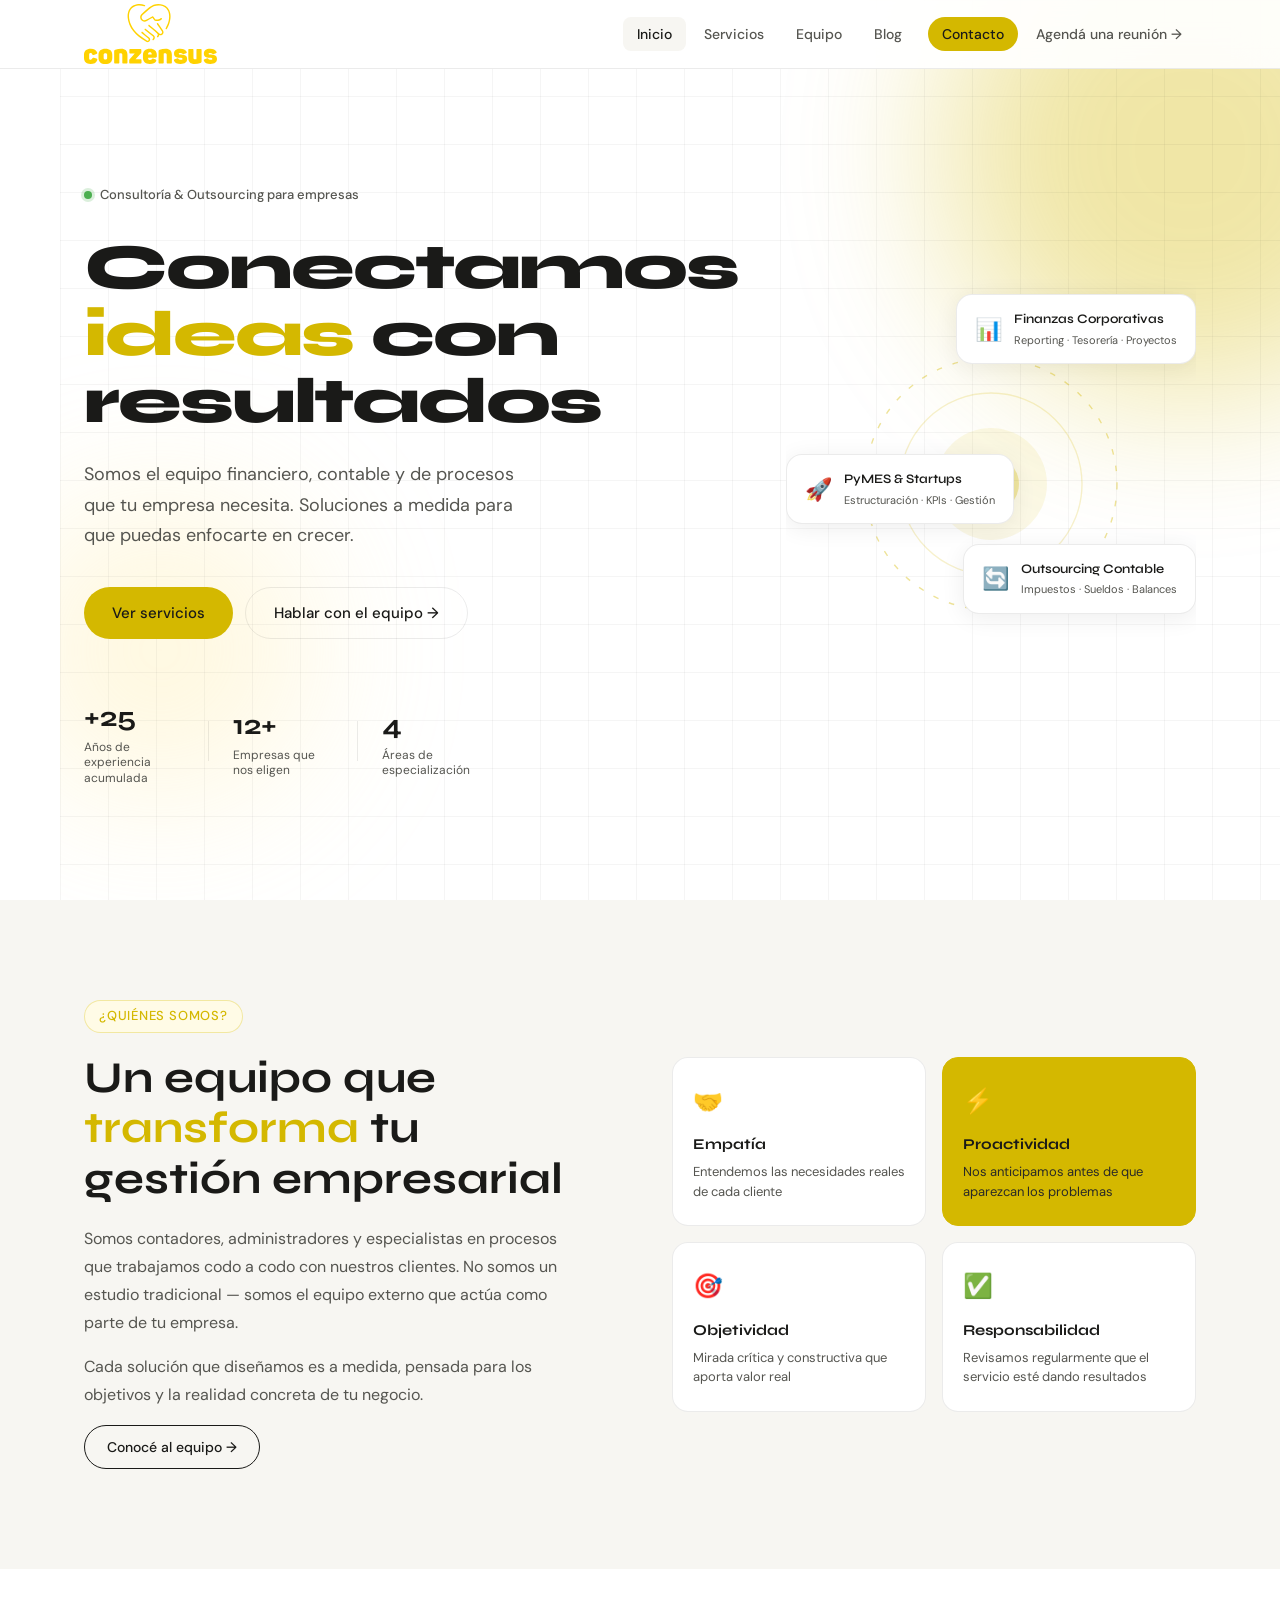
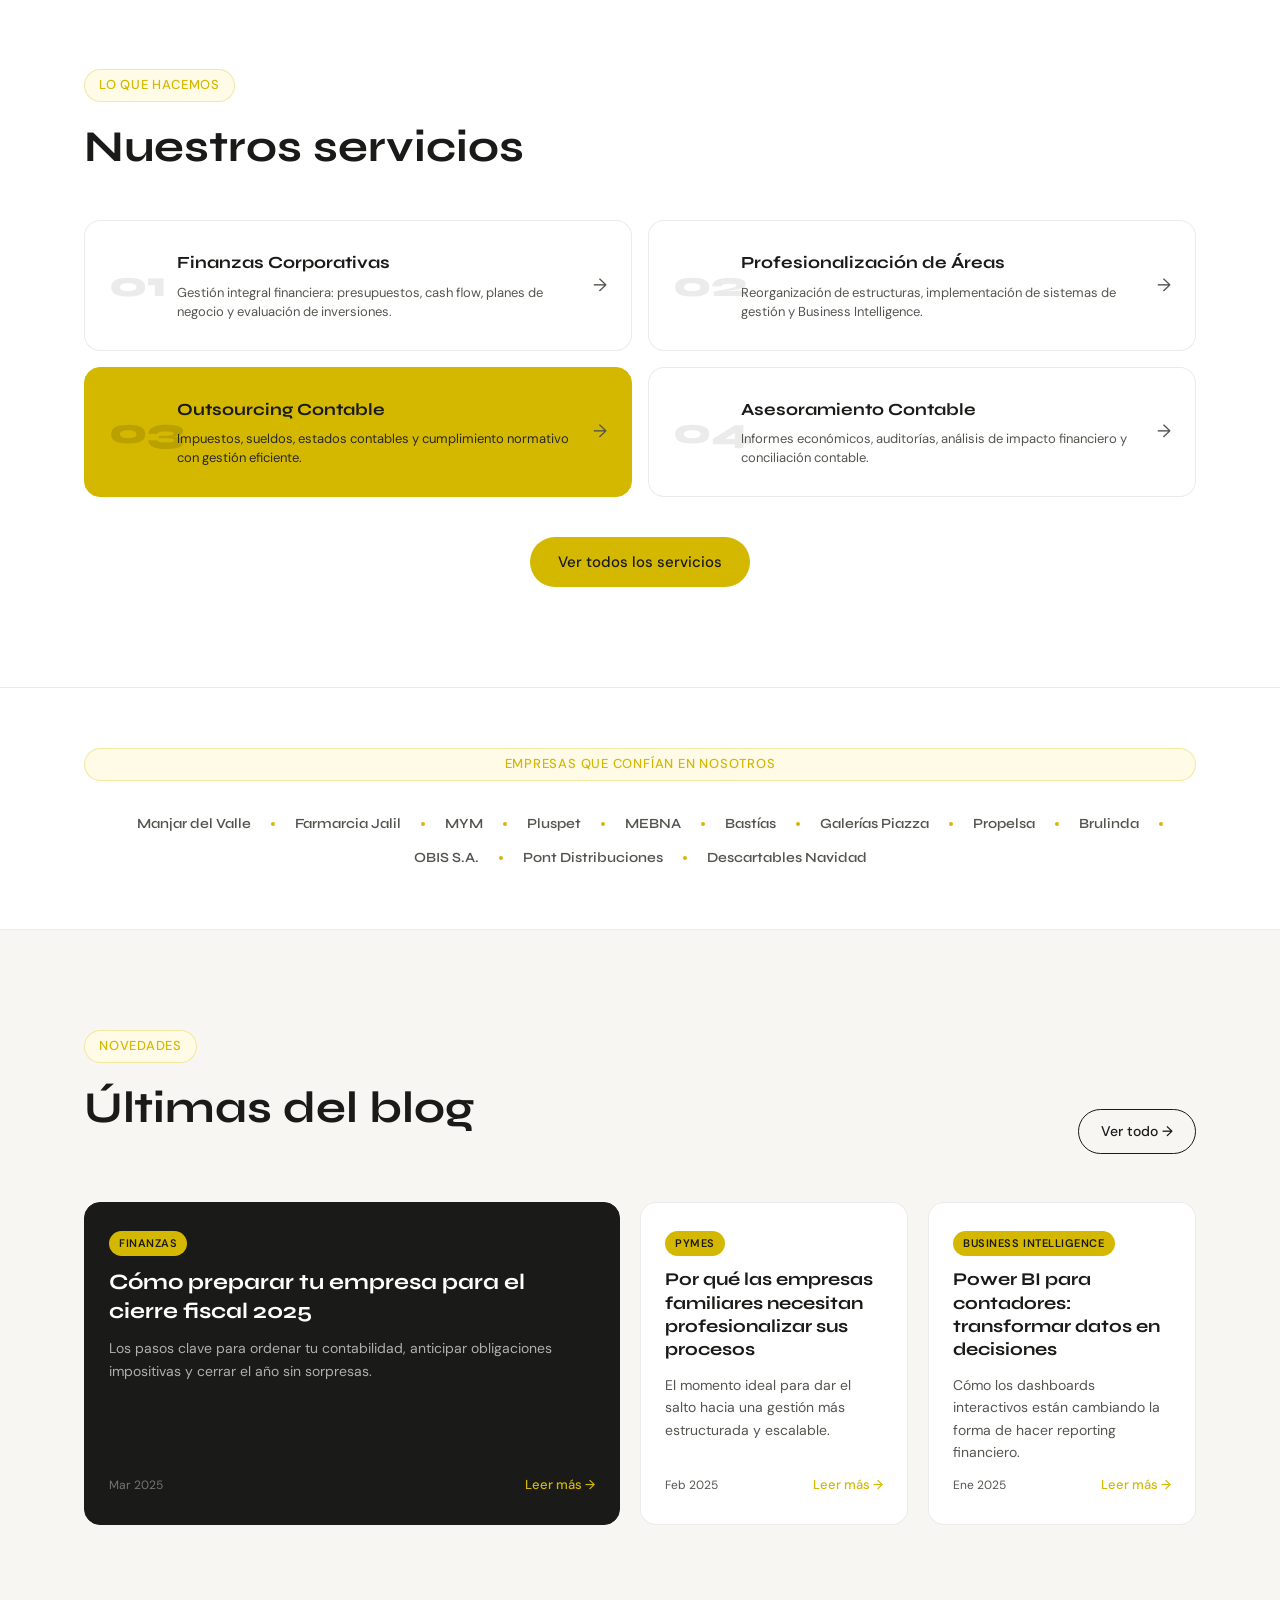
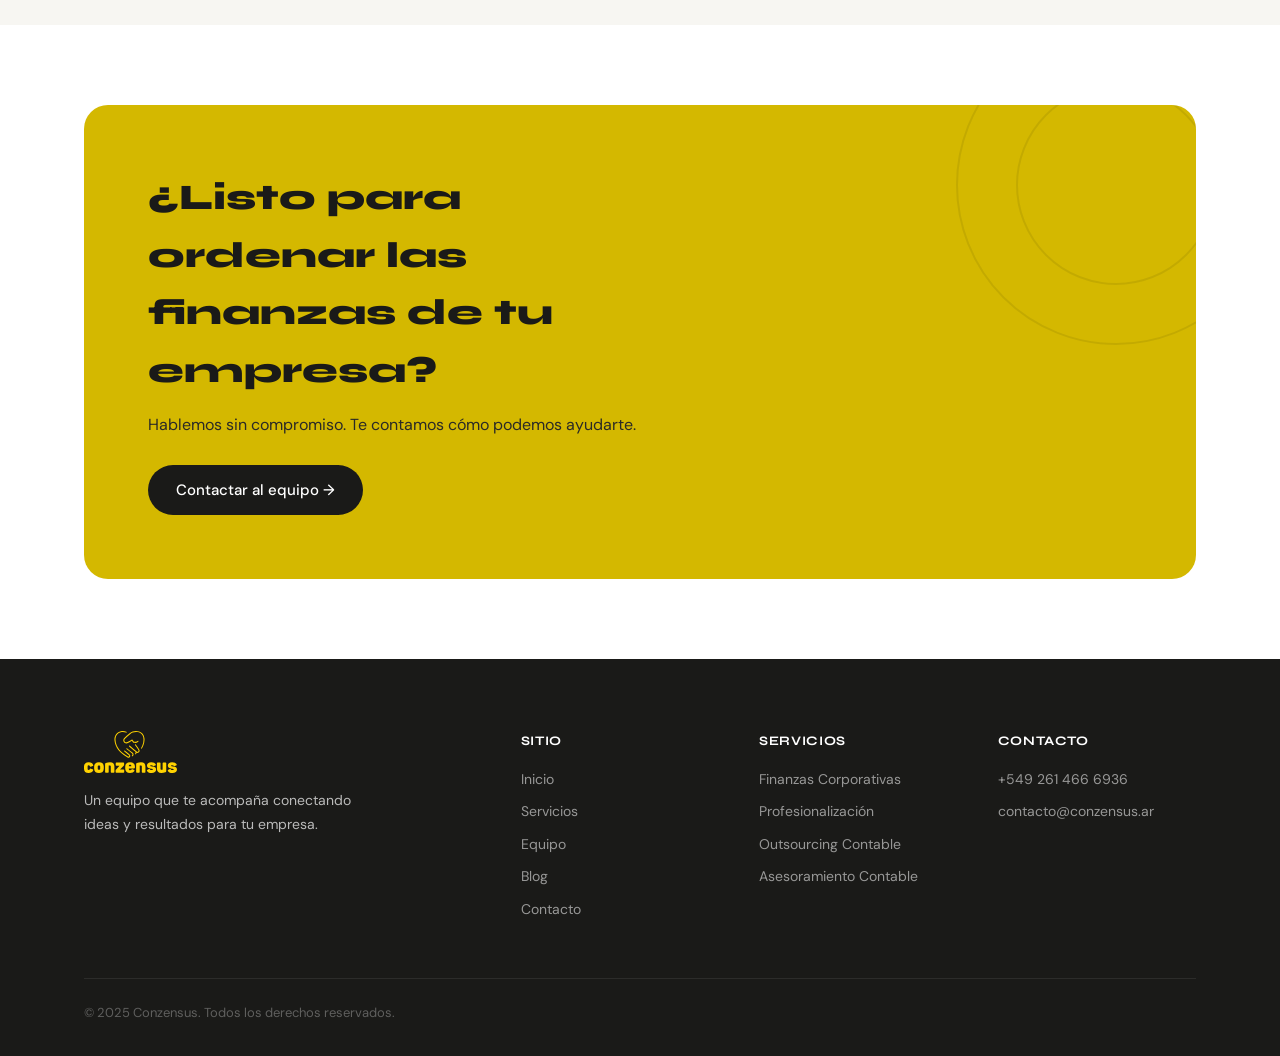
==== commit be33d172: "Update index.html" ====
--- a/index.html
+++ b/index.html
@@ -25,8 +25,12 @@
       <li><a href="servicios.html" class="nav-link">Servicios</a></li>
       <li><a href="equipo.html" class="nav-link">Equipo</a></li>
       <li><a href="blog.html" class="nav-link">Blog</a></li>
-      <li><a href="contacto.html" class="nav-link">Contacto</a></li>
-      <li><a href="contacto.html#agenda" class="nav-link">Agendá una reunión</a></li>
+      <!-- CTA principal -->
+      <li><a href="contacto.html" class="nav-link nav-cta">Contacto</a></li>
+      <!-- CTA secundario -->
+      <li><a href="contacto.html#agenda" class="nav-link nav-cta-secondary">
+      Agendá una reunión →
+      </a></li>
     </ul>
   </div>
 </nav>
--- a/styles.css
+++ b/styles.css
@@ -413,24 +413,113 @@
 .footer .logo-full-mark {
   height: 42px;
 }
-/* BOTON AGENDAR REUNION EN NAV */
-.nav-booking {
-  display: inline-flex;
-  align-items: center;
-  justify-content: center;
-  height: 46px;
-  padding: 0 20px;
-  border-radius: 999px;
-  background: var(--yellow);
-  color: var(--dark);
-  font-size: 14px;
-  font-weight: 700;
-  white-space: nowrap;
-  transition: all 0.2s ease;
-  margin-left: 8px;
-}
-
-.nav-booking:hover {
-  transform: translateY(-1px);
-  box-shadow: 0 6px 18px rgba(212,184,0,0.35);
-}
+.agenda-section {
+  padding: 0 0 100px;
+}
+
+.agenda-embed {
+  background: var(--white);
+  border: 1px solid var(--border);
+  border-radius: 24px;
+  overflow: hidden;
+  box-shadow: var(--shadow);
+}
+
+.agenda-embed iframe {
+  display: block;
+  width: 100%;
+  min-height: 700px;
+}
+
+@media (max-width: 640px) {
+  .agenda-embed iframe {
+    min-height: 760px;
+  }
+}
+/* Scroll suave general */
+html {
+  scroll-behavior: smooth;
+}
+
+/* Compensa el header fijo al ir a #agenda */
+#agenda {
+  scroll-margin-top: 110px;
+}
+
+/* Sección agenda */
+.agenda-section {
+  padding: 20px 0 100px;
+  opacity: 0;
+  transform: translateY(24px);
+  transition: opacity 0.6s ease, transform 0.6s ease;
+}
+
+.agenda-section.is-visible {
+  opacity: 1;
+  transform: translateY(0);
+}
+
+.agenda-embed {
+  background: var(--white);
+  border: 1px solid var(--border);
+  border-radius: 24px;
+  overflow: hidden;
+  box-shadow: var(--shadow);
+}
+
+.agenda-embed iframe {
+  display: block;
+  width: 100%;
+  min-height: 700px;
+  border: 0;
+}
+
+@media (max-width: 640px) {
+  #agenda {
+    scroll-margin-top: 90px;
+  }
+
+  .agenda-embed iframe {
+    min-height: 760px;
+  }
+}
+#agenda {
+  scroll-margin-top: 110px;
+}
+
+.agenda-section {
+  padding: 20px 0 100px;
+  opacity: 0;
+  transform: translateY(24px);
+  transition: opacity 0.6s ease, transform 0.6s ease;
+}
+
+.agenda-section.is-visible {
+  opacity: 1;
+  transform: translateY(0);
+}
+
+.agenda-embed {
+  background: var(--white);
+  border: 1px solid var(--border);
+  border-radius: 24px;
+  overflow: hidden;
+  box-shadow: var(--shadow);
+}
+
+.agenda-embed iframe {
+  display: block;
+  width: 100%;
+  min-height: 700px;
+  border: 0;
+}
+
+@media (max-width: 640px) {
+  #agenda {
+    scroll-margin-top: 90px;
+  }
+
+  .agenda-embed iframe {
+    min-height: 760px;
+  }
+}
